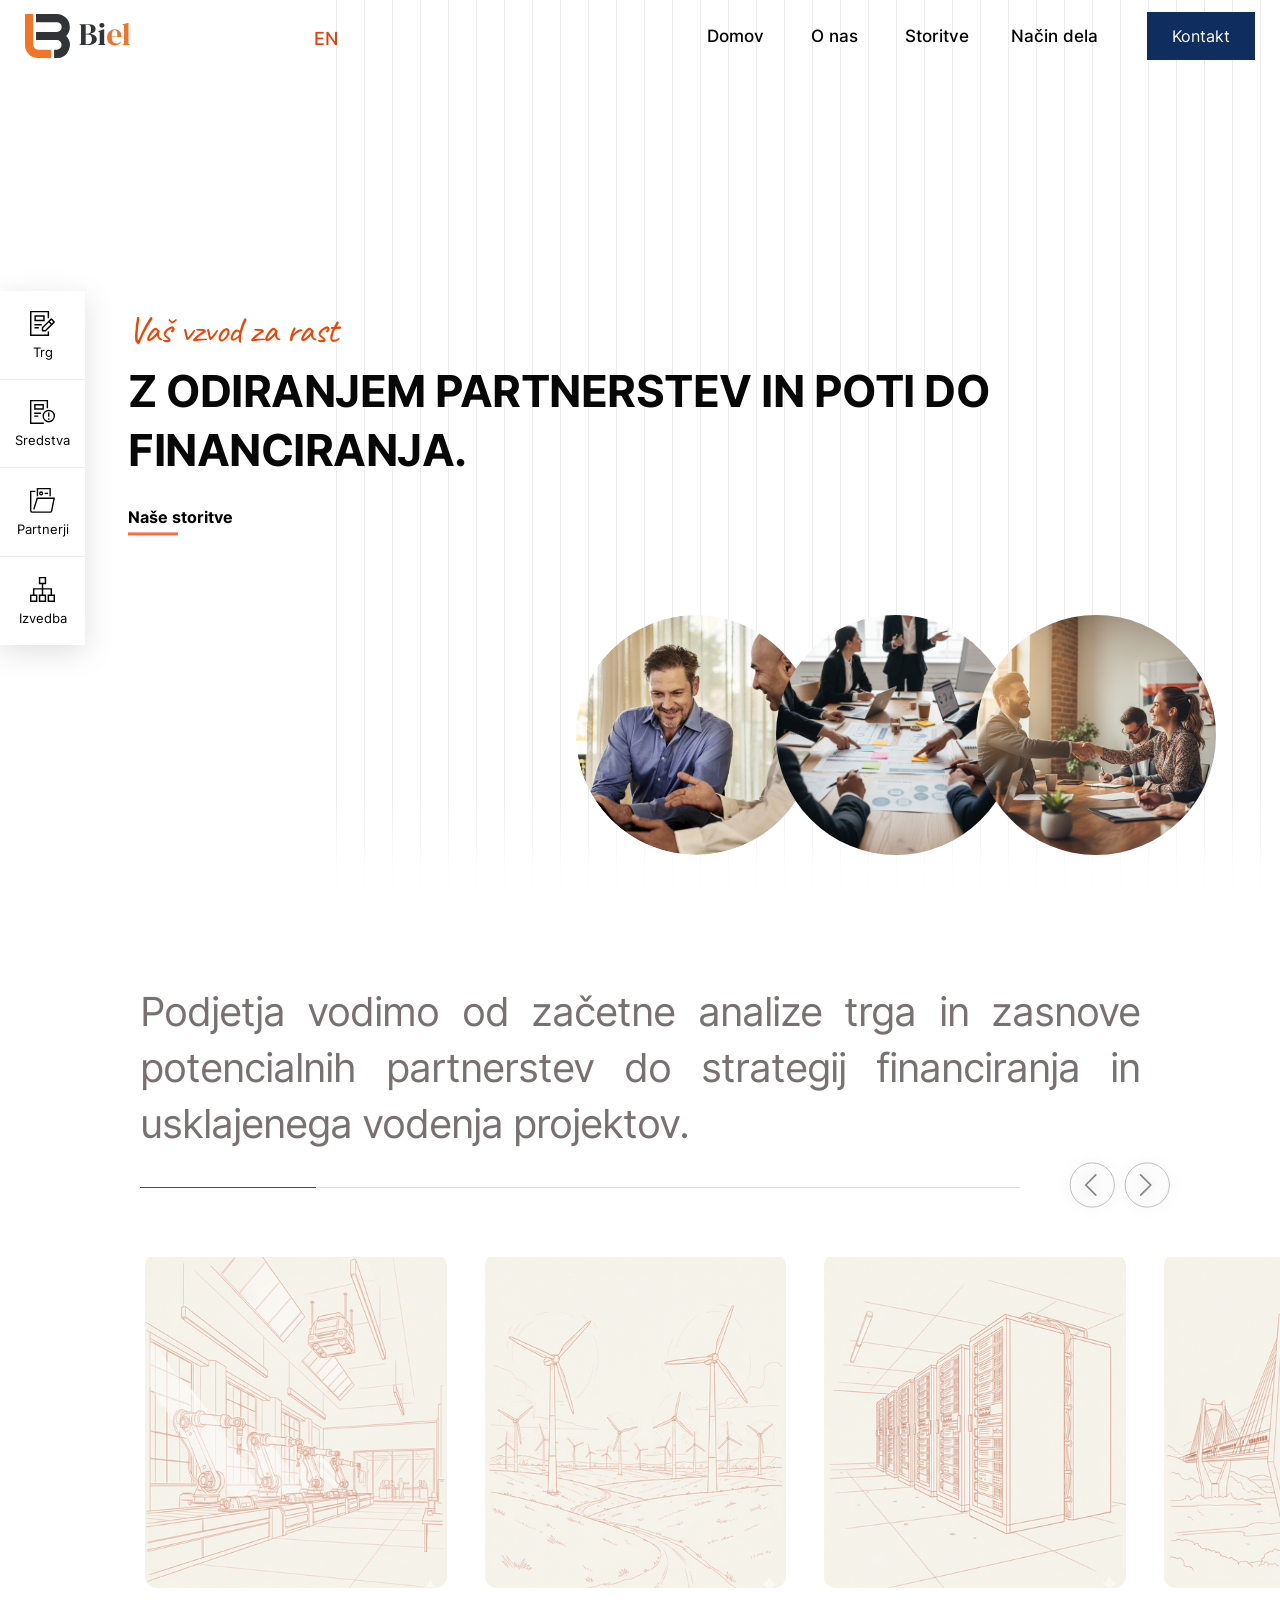
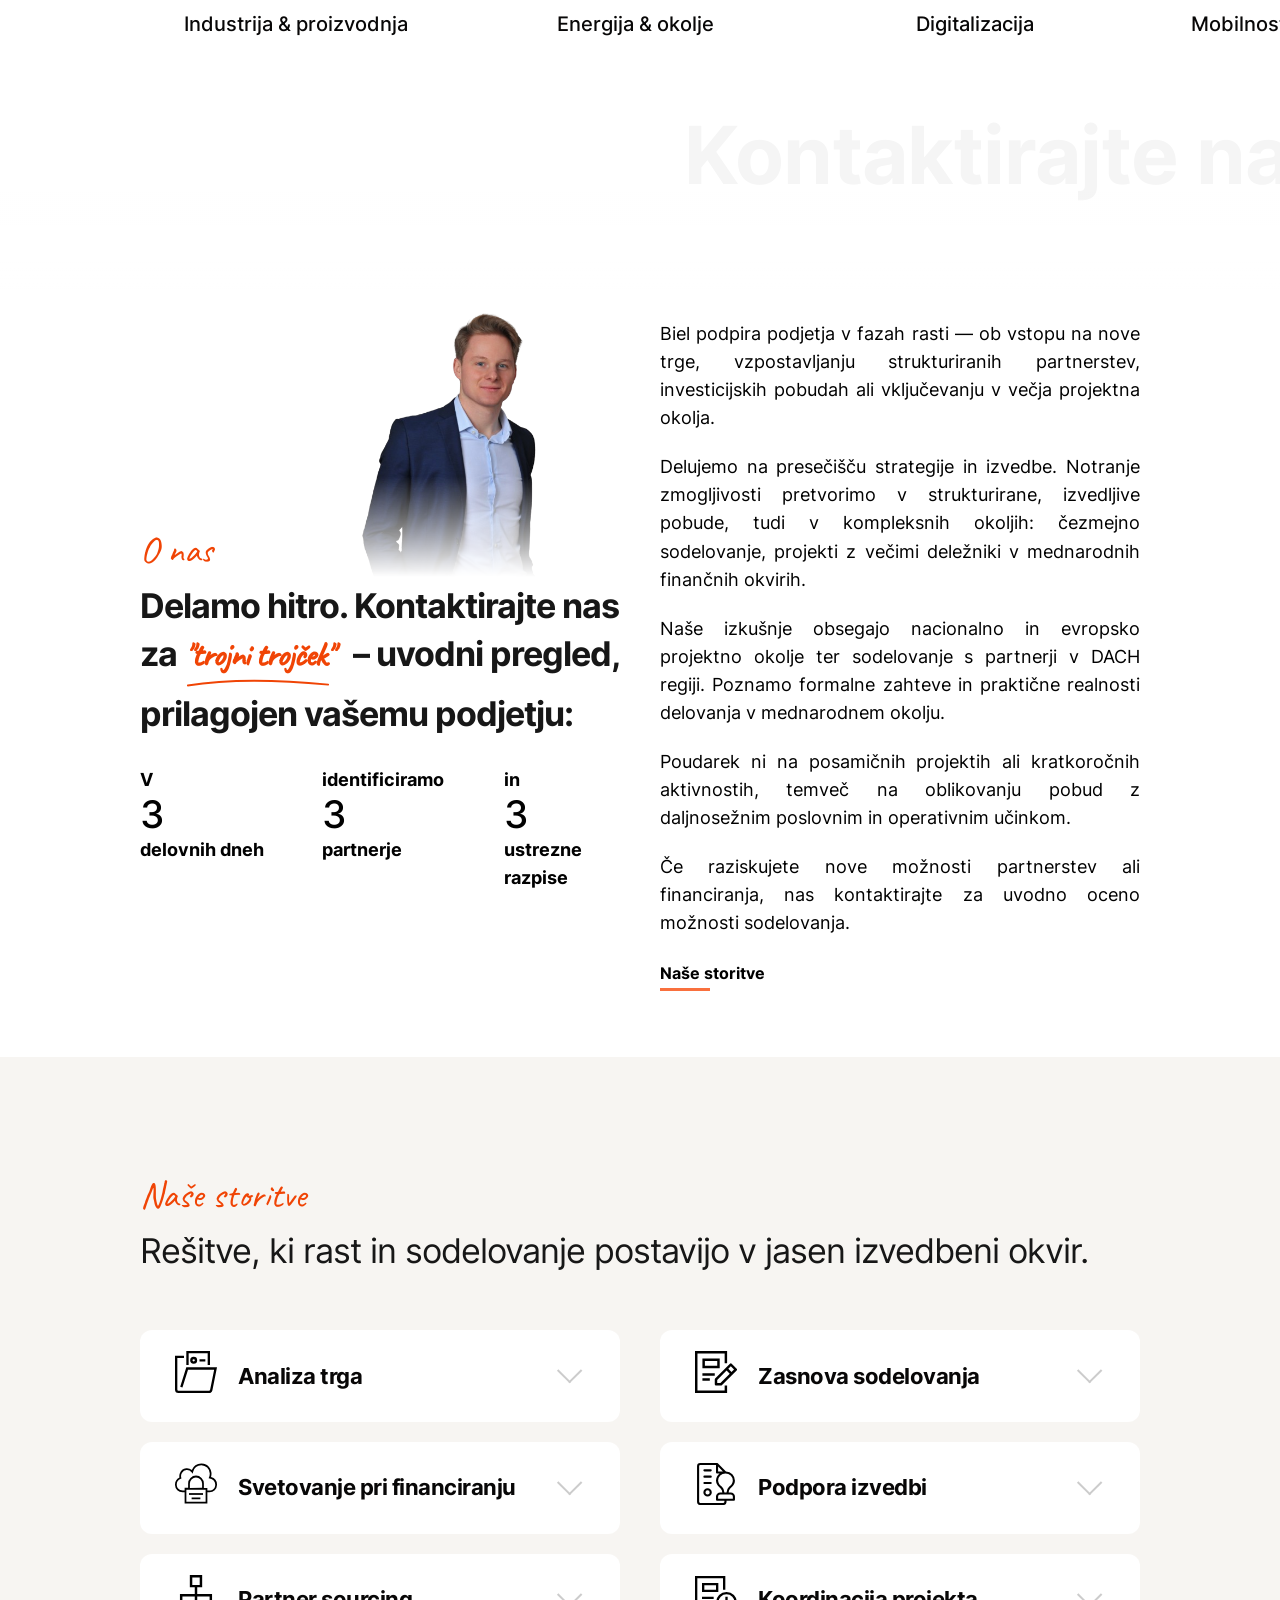
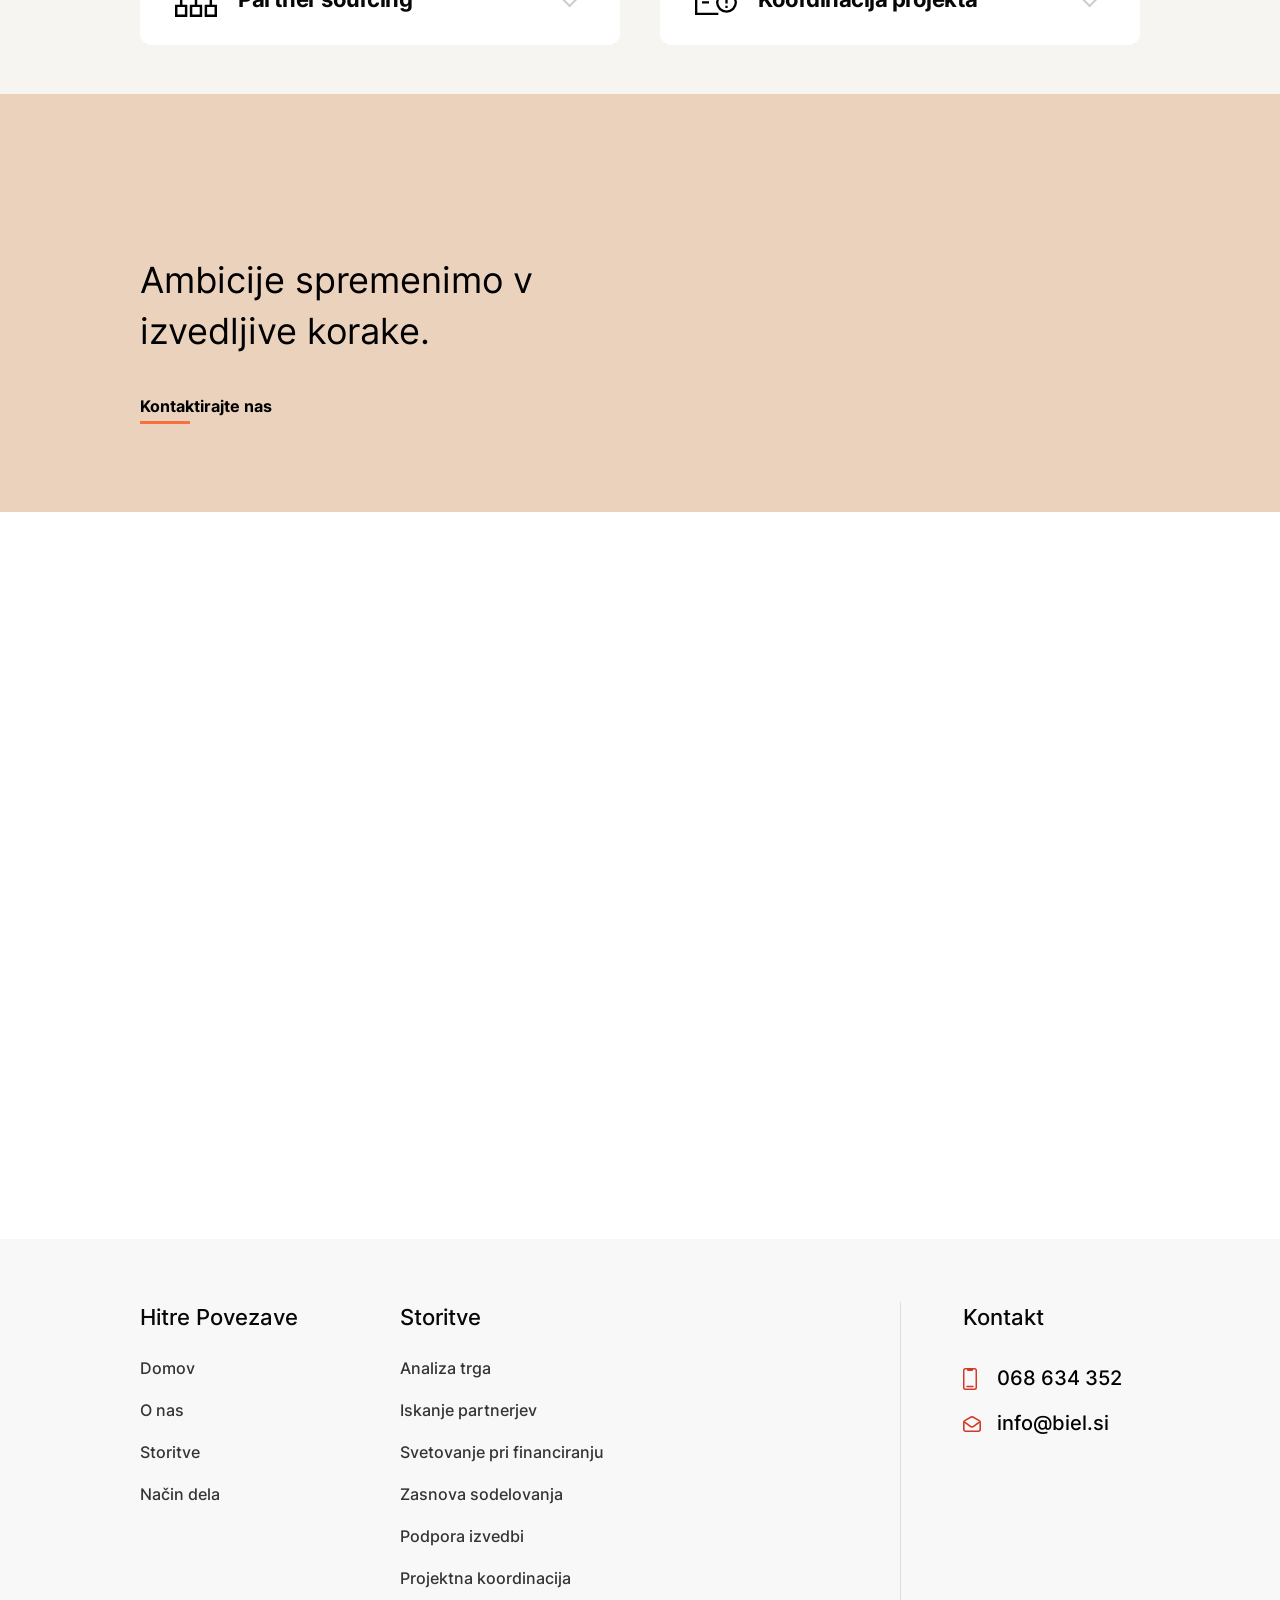
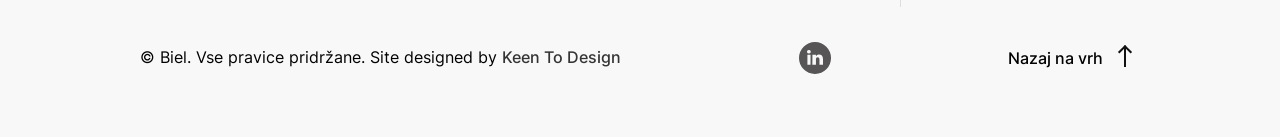
==== sl/index.html @ 5db2f0e0 "text adj" ====
<!DOCTYPE html>
<html lang="sl">

<head>
    <title>Vzvod za rast</title>
    <meta charset="utf-8" />
    <meta http-equiv="X-UA-Compatible" content="IE=edge" />
    <meta name="viewport" content="width=device-width, initial-scale=1, shrink-to-fit=no" />
    <meta name="description" content="" />
    <meta name="author" content="" />
    <link href="/img/tab_icon2.ico" rel="icon" type="image/x-icon">
    <link rel="stylesheet" href="/css/skin.css" type="text/css" media="all" />
</head>

<body>
    <header class="site-header">
        <div class="main-header">
            <div class="lang-switch"><a class="lang-btn" href="/">EN</a></div>

            <div class="d-flex justify-space-between align-items-center  ">
                <a class="site-logo" href="/">
                    <img src="/img/logo.svg" width="135" height="44" alt="" />
                </a>
                <div class="main-navigation">
                    <div class="site-toggle">
                        <i>MENU <span></span></i>
                    </div>
                    <div class="site-nav">
                        <div class="nav-close">Zapri <img src="/img/close-white.svg" width="18" height="18" alt="">
                        </div>
                        <ul>
                            <li class="menu-item current-menu-item">
                                <a href="#">Domov</a>
                            </li>
                            <li class="menu-item">
                                <a href="#about-us">O nas</a>
                            </li>
                            <li class="menu-item">
                                <a href="#services">Storitve </a>
                            </li><!--
                            <li class="menu-item">
                                <a href="#testimonials">Testimonials </a>
                            </li>
                            --><li class="menu-item">
                                <a href="#use-cases">Način dela </a>
                            </li><!--
                            <li class="menu-item">
                                <a href="#footer">Contact </a>
                            </li>
                      --></ul>
                    </div>
                </div>
                <div class="hdr-btn">
                    <a href="#footer" class="site-btn">Kontakt</a>
                </div>
            </div>
        </div>
    </header>
    <div id="slideshow" class="hero-section hero-slider">
        <div class="bg-lines">
        </div>

        <div class="hero-content">
            <p class="sub-heading anim-text">Vaš <u>vzvod</u> za rast</p>
			<h2 class="anim-text">
			  Z odiranjem partnerstev in <br>
			  poti do financiranja.
			</h2>

            <div class="anchor-div">
                <a href="#services" class="link-btn">Naše storitve</a>
            </div>
        </div>
        <div class="hero-images">
            <img class="fist-image" src="/img/hero-circle-one.png" width="270" height="270" alt="">
            <img class="sec-image" src="/img/hero-circle-two.png" width="270" height="270" alt="">
			<img class="third-image" src="/img/hero-circle-two.jpg" alt="">
        </div>

        <aside class="sticky-nav">
            <ul>
                <li><a href="#services"> <img width="25" height="25" src="/img/testing.svg" alt=""> Trg</a></li>
				<li><a href="#services"> <img width="25" height="25" src="/img/respond.svg" alt=""> Sredstva</a></li>
                <li><a href="#services"> <img width="25" height="25" src="/img/detection.svg" alt=""> Partnerji</a></li><!--
                <li><a href="#services"> <img width="25" height="25" src="/img/defence.svg" alt=""> Collab</a></li>
             --><li><a href="#services"> <img width="25" height="25" src="/img/consult.svg" alt=""> Izvedba</a></li>
            </ul>
        </aside>
    </div>

    <section class="site-section site-sector site-scroll pb-0">
        <div class="site-wrapper site-content">
            <div class="section-heading">
                <h2 class="text-justify">Podjetja vodimo od začetne analize trga in zasnove potencialnih partnerstev do strategij financiranja in usklajenega vodenja projektov.</h2>
            </div>
        </div>
        <div class="swiffy-slider slider-item-show3 slider-nav-dark  slider-item-reveal slider-nav-outside slider-nav-sm slider-nav-visible slider-indicators-outside slider-indicators-round slider-indicators-dark slider-nav-animation slider-item-first-visible"
            id="swiffy-animation" data-slider-nav-autoplay-interval="4000">
            <ul class="slider-container py-4">
				<li class="">
					<div class="card shadow ">
						<div class="ratio">
							<img src="/img/service-1.png" width="270" height="300" alt="...">
							<span class="caption">
								<span class="caption-title">Industrija &amp; proizvodnja</span>
								<span class="caption-sub">
									Spodbujamo razvoj sodobnih proizvodnih rešitev in industrijskih prebojev.
								</span>
							</span>
						</div>
						<div class="card-body p-3 p-xl-5">
							<h3 class="card-title h5">Industrija &amp; proizvodnja</h3>
						</div>
					</div>
				</li>

				<li class="">
					<div class="card shadow ">
						<div class="ratio">
							<img src="/img/service-2.png" width="270" height="300" alt="...">
							<span class="caption">
								<span class="caption-title">Energija &amp; okolje</span>
								<span class="caption-sub">
									Podpiramo trajnostne energetske projekte ter povezujemo prave partnerje za njihov uspeh.
								</span>
							</span>
						</div>
						<div class="card-body p-3 p-xl-5">
							<h3 class="card-title h5">Energija &amp; okolje</h3>
						</div>
					</div>
				</li>

				<li class="">
					<div class="card shadow ">
						<div class="ratio">
							<img src="/img/service-3.png" width="270" height="300" alt="...">
							<span class="caption">
								<span class="caption-title">Digitalizacija</span>
								<span class="caption-sub">
									Razvijamo digitalne pobude, ki odpirajo vrata do skupnega financiranja.
								</span>
							</span>
						</div>
						<div class="card-body p-3 p-xl-5">
							<h3 class="card-title h5">Digitalizacija</h3>
						</div>
					</div>
				</li>

				<li class="slide-visible">
					<div class="card shadow ">
						<div class="ratio">
							<img src="/img/service-4.png" width="270" height="300" alt="...">
							<span class="caption">
								<span class="caption-title">Mobilnost &amp; infrastruktura</span>
								<span class="caption-sub">
									S strateškimi partnerstvi soustvarjamo prihodnost transporta in infrastrukture.
								</span>
							</span>
						</div>
						<div class="card-body  p-3 p-xl-5">
							<h3 class="card-title h5">Mobilnost &amp; infrastruktura</h3>
						</div>
					</div>
				</li>

				<li class="slide-visible">
					<div class="card shadow ">
						<div class="ratio">
							<img src="/img/service-5.png" width="270" height="300" alt="...">
							<span class="caption">
								<span class="caption-title">HealthTech</span>
								<span class="caption-sub">
									Spremljamo medicinske inovacije od ideje do trga – od regulative do financiranja.
								</span>
							</span>
						</div>
						<div class="card-body  p-3 p-xl-5">
							<h3 class="card-title h5">HealthTech</h3>
						</div>
					</div>
				</li>
				<!--
                <li class="slide-visible">
                    <div class="card shadow ">
                        <div class="ratio">
                            <img src="/img/service-6.jpg" width="270" height="300" alt="...">
                            <span class="caption">
                                Health
                            </span>
                        </div>
                        <div class="card-body  p-3 p-xl-5">
                            <h3 class="card-title h5">Automotive</h3>

                        </div>
                    </div>
                </li>
                <li class="slide-visible">
                    <div class="card shadow ">
                        <div class="ratio">
                            <img src="/img/service-7.jpg" width="270" height="300" alt="...">
                            <span class="caption">
                                Legal
                            </span>
                        </div>
                        <div class="card-body  p-3 p-xl-5">
                            <h3 class="card-title h5">Legal
                            </h3>

                        </div>
                    </div>
                </li>
                <li class="slide-visible">
                    <div class="card shadow ">
                        <div class="ratio">
                            <img src="/img/service-8.jpg" width="270" height="300" alt="...">
                            <span class="caption">
                                Food and Diets
                            </span>
                        </div>
                        <div class="card-body  p-3 p-xl-5">
                            <h3 class="card-title h5">Food and Diets</h3>
                        </div>
                    </div>
                </li>
				-->

            </ul>
            <button type="button" class="slider-nav" aria-label="Go left"></button>
            <button type="button" class="slider-nav slider-nav-next" aria-label="Go left"></button>
            <div class="slider-indicators">
                <button class="active" aria-label="Go to slide"></button>
                <button aria-label="Go to slide" class=""></button>
                <button aria-label="Go to slide" class=""></button>
                <button aria-label="Go to slide" class=""></button>
                <button aria-label="Go to slide" class=""></button>
            </div>
        </div>
    </section>
    <section class="site-section about-section site-scroll pt-0" id="about-us">
        <div class="slide-text">
            <marquee behavior="scroll" scrollamount="20" direction="">
                <h2 class="text-slider">Kontaktirajte nas za uvodni pregled, prilagojen vašemu podjetju. </h2>
            </marquee>
        </div>
        <div class="bg-lines">
        </div>
        <div class="site-wrapper">
            <div class="site-row">
                <div class="site-col col-6">
                    <div class="site-content">
						<div class="about-portrait">
						  <img src="/img/ppic.png" alt="Portrait">
						</div>
                        <p class="sub-heading">O nas</p>
                        <h2>Delamo hitro. Kontaktirajte nas za 
					  <span class="triple-word">
						
							"trojni trojček"
							<svg class="swoosh" viewBox="0 0 200 20" preserveAspectRatio="none">
							  <path d="M5 15 Q 80 5 195 14" />
							</svg>
						  
					  </span>
					   – uvodni pregled, prilagojen vašemu podjetju:
					</h2>
						<div class="site-stats">

						  <p>
							V 
							<span class="stat-date counter" data-target="3">0</span> delovnih dneh
						  </p>

						  <p>
							identificiramo  
							<span class="stat-date counter" data-target="3">0</span> partnerje
						  </p>

						  <p>
							in 
							<span class="stat-date counter" data-target="3">0</span> ustrezne razpise
						  </p>

						</div>
                    </div>
                </div>
                <div class="site-col col-6">
                    <div class="site-content">
						<p class="text-justify">
							Biel podpira podjetja v fazah rasti — ob vstopu na nove trge, vzpostavljanju strukturiranih partnerstev, investicijskih pobudah ali vključevanju v večja projektna okolja.</p>

						<p class="text-justify">
							Delujemo na presečišču strategije in izvedbe. Notranje zmogljivosti pretvorimo v strukturirane, izvedljive pobude, tudi v kompleksnih okoljih: čezmejno sodelovanje, projekti z večimi deležniki v mednarodnih finančnih okvirih.</p>

						<p class="text-justify">
							Naše izkušnje obsegajo nacionalno in evropsko projektno okolje ter sodelovanje s partnerji v DACH regiji. Poznamo formalne zahteve in praktične realnosti delovanja v mednarodnem okolju.</p>

						<p class="text-justify">
							Poudarek ni na posamičnih projektih ali kratkoročnih aktivnostih, temveč na oblikovanju pobud z daljnosežnim poslovnim in operativnim učinkom.</p>
						<p class="text-justify">
							Če raziskujete nove možnosti partnerstev ali financiranja, nas kontaktirajte za uvodno oceno možnosti sodelovanja.</p>
							
						<a href="#services" class="link-btn">Naše storitve</a>
					</div>

                    </div>
                </div>
            </div>
        </div>
    </section>
    <!-- custom-slider ends here -->

    <section class="site-section site-scroll service-section" id="services">
		<div class="site-wrapper">
			<div class="section-heading site-content">
				<p class="sub-heading">Naše storitve </p>
				<h2>Rešitve, ki rast in sodelovanje postavijo v jasen izvedbeni okvir.</h2>
			</div>
			<div class="site-row">
				<div class="site-col col-6">
					<div class="site-content">
						<div class="accordion">
							<div class="accordion__intro">
								<h4>
									<span class="site-icon">
										<img src="/img/icon-1.svg" width="42" height="42" alt="">
									</span> Analiza trga</h4>
							</div>
							<div class="accordion__content">
								<p class="text-justify">Pred kakršnim koli sodelovanjem je ključna jasna slika o stanju trga, v katerem se giblje vaše podjetje:</p>

								<ul class="service-list">
								  <li><strong>Tržno okolje in dinamika panoge</strong></li>
								  <li><strong>Pregled konkurence</strong></li>
								  <li><strong>Ocena pozicioniranja in diferenciacije</strong></li>
								  <li><strong>Mapiranje priložnosti</strong></li>
								  <li><strong>Regulativni in politični okvir</strong></li>
								</ul>

								<p class="text-justify">Analiziramo trge, verige vrednosti, regulativo in konkurenco ter ločimo realne priložnosti od tistih, ki niso izvedljive.</p>
								<a href="#footer" class="link-btn">Kontaktirajte nas</a>
							</div>
						</div>

						<div class="accordion">
							<div class="accordion__intro">
								<h4>
									<span class="site-icon">
										<img src="/img/icon-2.svg" width="42" height="42" alt="">
									</span> Svetovanje pri financiranju
								</h4>
							</div>
							<div class="accordion__content">
								<p class="text-justify">Ocenimo pripravljenost podjetja ter oblikujemo smiseln pristop k nacionalnim in evropskim instrumentom, usklajen z zmožnostmi in prioritetami vašega podjetja.</p>

								<p class="text-justify">Ključni programi:</p>

								<ul class="service-list">
								  <li class="no-bullet"><strong>Slovenija</strong></li>
								  <li><strong>razpisi Slovenskega podjetniškega sklada</strong></li>
								  <li><strong>razpisi SID banke</strong></li>
								  <li><strong>SPIRIT – razvojni programi</strong></li>
								  <li><strong>Sektorske in ministrske spodbude</strong></li>

								  <li class="no-bullet section-space"><strong>Evropa</strong></li>
								  <li><strong>program Obzorje (Horizon Europe)</strong></li>
								  <li><strong>Eureka</strong></li>
								  <li><strong>EIC Pospeševalnik (EIC Accelerator)</strong></li>
								</ul>

								<p class="text-justify">Z veseljem se lotimo tudi drugih programov.</p>
								<a href="#footer" class="link-btn">Kontaktirajte nas</a>
							</div>
						</div>

						<div class="accordion">
							<div class="accordion__intro">
								<h4>
									<span class="site-icon">
										<img src="/img/icon-3.svg" width="42" height="42" alt="">
									</span> Partner sourcing
								</h4>
							</div>
							<div class="accordion__content">
								<p class="text-justify">Uspeh projekta je pogosto odvisen od kakovosti partnerjev.</p>

								<p class="text-justify">Najdemo in preverimo partnerje, usklajene z vašimi cilji in izvedbenimi zmožnostmi, med drugim:</p>

								<ul class="service-list">
								  <li><strong>raziskovalne institucije in univerze</strong></li>
								  <li><strong>industrijske in tehnološke partnerje</strong></li>
								  <li><strong>komercialno in tržno usmerjene partnerje</strong></li>
								</ul>

								<p class="text-justify">Pri programih, kot sta Horizon Europe in Eurostars, kredibilnost konzorcija neposredno vpliva na oceno in uvrstitev.</p>

								<p class="text-justify">Izbira partnerjev ni omejena le na razpise. Strateško sodelovanje v javnih programih ali samostojnih pobudah	 pogosto odloča o dolgoročni uspešnosti.</p>

								<p class="text-justify">Zato je iskanje partnerjev lahko samostojna storitev ali del širšega financiranja.</p>
								<a href="#footer" class="link-btn">Kontaktirajte nas</a>
							</div>
						</div>
					</div>
				</div>

				<div class="site-col col-6">
					<div class="site-content">
						<div class="accordion">
							<div class="accordion__intro">
								<h4>
									<span class="site-icon">
										<img src="/img/icon-4.svg" width="42" height="42" alt="">
									</span> Zasnova sodelovanja
								</h4>
							</div>
							<div class="accordion__content">
								<p class="text-justify">Pri večdeležniških projektih je ključna jasna vloga v konzorciju.</p>

								<p class="text-justify">Podjetju pomagamo opredeliti vlogo v okviru projekta ter uskladiti:</p>

								<ul class="service-list">
								  <li><strong>tehnični prispevek</strong></li>
								  <li><strong>cilje projekta</strong></li>
								  <li><strong>odgovornosti po delovnih sklopih</strong></li>
								  <li><strong>pričakovane rezultate in učinke</strong></li>
								</ul>

								<p class="text-justify">Jasno oblikujemo, kje je vaš prispevek v logiki konzorcija in kako ga predstaviti.</p>
								<a href="#footer" class="link-btn">Kontaktirajte nas</a>
							</div>
						</div>

						<div class="accordion">
							<div class="accordion__intro">
								<h4>
									<span class="site-icon">
										<img src="/img/icon-5.svg" width="42" height="42" alt="">
									</span> Podpora izvedbi
								</h4>
							</div>
							<div class="accordion__content">
								<p class="text-justify">Ko sta struktura in pozicioniranje jasna, mora to odražati tudi dokumentacija.</p>

								<p class="text-justify">Pripravimo strukturirane prijave, usklajene z izbranimi instrumenti, ter poskrbimo za skladnost med namenom in zahtevami.</p>

								<p class="text-justify">Podpora vključuje:</p>

								<ul class="service-list">
								  <li><strong>pripravo tehničnega opisa</strong></li>
								  <li><strong>poglavja o vplivu in izvedbi</strong></li>
								  <li><strong>alokacija sredstev in priprava stroškovnika</strong></li>
								  <li><strong>koordinacija oddaje</strong></li>
								</ul>

								<p class="text-justify">Ciljamo na to, da je zgodba projekta vsebinsko in formalno dosledna in hkrati odraža tudi realno izvedbo.</p>
								<a href="#footer" class="link-btn">Kontaktirajte nas</a>
							</div>
						</div>

						<div class="accordion">
							<div class="accordion__intro">
								<h4>
									<span class="site-icon">
										<img src="/img/icon-6.svg" width="42" height="42" alt="">
									</span> Koordinacija projekta
								</h4>
							</div>
							<div class="accordion__content">
								<p class="text-justify">Z odobritvijo se projekt za vaše podjetje šele zares začne.</p>

								<p class="text-justify">Usklajena izvedba ohranja kredibilnost in prinaša dolgoročne učinke.</p>

								<p class="text-justify">Podjetja podpiramo pri koordinaciji izvedbe, med drugim:</p>

								<ul class="service-list">
								  <li><strong>usklajevanje časovnice</strong></li>
								  <li><strong>struktura poročanja in skrb za dokumentacijo</strong></li>
								  <li><strong>razdelitev odgovornosti</strong></li>
								  <li><strong>komunikacija in koordinacija</strong></li>
								  <li><strong>nadzor skladnosti</strong></li>
								</ul>

								<p class="text-justify">Cilj je nadzorovana izvedba — pregledna, usklajena in zvesta izhodiščni projektni logiki.</p>
								<a href="#footer" class="link-btn">Kontaktirajte nas</a>
							</div>
						</div>
					</div>
				</div>
			</div>
	</section>
    <section class="site-section intro-section site-scroll" id="cta">

        <div class="site-wrapper">
            <div class="site-row align-items-center">
                <div class="site-col col-6">
                    <div class="site-content">
                        <div class="section-heading">
                            <p class="large">Ambicije spremenimo v izvedljive korake.</p>
                        </div>
                        <a href="#footer" class="link-btn">Kontaktirajte nas</a>
                    </div>
                </div>
            </div>
        </div>
        <div class="site-image">
            <img src="/img/mid-hero.jpg" width="690" height="565" alt="">
        </div>
    </section>

<!--
<section class="site-section testimonial-section site-scroll pb-0" id="testimonials">
        <div class="bg-lines"></div>
        <div class="site-wrapper">
            <div class="section-heading site-content">
                <p class="sub-heading">Testimonials</p>
                <h2>Hear from our clients</h2>
            </div>
            <div class="site-content site-row ">
                <div class="site-col col-12 site-scroll">
                    <div class="site-testinonial">
                        <p class="testimonial-content">I recently had the pleasure of working with Cyber Security
                            Company on a project for my organization and I must say, I am thoroughly impressed with
                            their level of expertise and professionalism. From the initial consultation to the final
                            delivery, their team displayed exceptional knowledge and attention to detail.</p>
                        <div class="user-info">
                            <div class="user-image">
                                <img src="/img/user-1.jpg" width="70" height="70" alt="">
                            </div>
                            <div class="user-name">
                                <h5>Firstname Lastname <span class="user-designation">Name of the Company</span>
                                </h5>
                            </div>
                        </div>
                    </div>
                </div>
                <div class="site-col col-6 site-scroll">
                    <div class="site-testinonial">
                        <p class="testimonial-content"> I recently had the pleasure of working with Cyber Security
                            Company on a project for my organization and I must say, I am thoroughly impressed with
                            their level of expertise and professionalism.</p>
                        <div class="user-info">
                            <div class="user-image">
                                <img src="/img/user-2.jpg" width="70" height="70" alt="">
                            </div>
                            <div class="user-name">
                                <h5>Firstname Lastname <span class="user-designation">Name of the Company</span>
                                </h5>
                            </div>
                        </div>
                    </div>
                </div>
                <div class="site-col col-6 site-scroll">
                    <div class="site-testinonial">
                        <p class="testimonial-content">I recently had the pleasure of working with Cyber Security
                            Company on a project for my organization and I must say, I am thoroughly impressed with
                            their level of expertise and professionalism. </p>
                        <div class="user-info">
                            <div class="user-image">
                                <img src="/img/user-3.jpg" width="70" height="70" alt="">
                            </div>
                            <div class="user-name">
                                <h5>Firstname Lastname <span class="user-designation">Name of the Company</span>
                                </h5>
                            </div>
                        </div>
                    </div>
                </div>
            </div>
        </div>
    </section>
-->

    <section class="faq-section site-section site-scroll " id="use-cases">
		<div class="site-wrapper">
			<div class="section-heading site-content">
				<p class="sub-heading">Način dela</p>
			</div>
			<div class="faq-wrapper  site-content">
												
				<div class="qna active">
					<h4 class="question">Razmišljate o širitvi na tuj trg ali novi smeri razvoja?</h4>
					<div class="answer">
						<p class="text-justify">
							Pred razmislekom o financiranju najprej preverimo, ali je pobuda poslovno in izvedbeno smiselna.
						</p>
						<p class="text-justify">
							Vključimo lahko analizo trga in konkurence, umestitev vrednostne verige, regulativni pregled ter hitro oceno relevantnosti financiranja. Cilj je jasen odgovor: ali priložnost upravičuje strukturirano investicijo — z javnimi sredstvi ali brez.
						</p>
					</div>
				</div>

				<div class="qna">
					<h4 class="question">Imate investicijske načrte in preverjate možnosti financiranja.</h4>
					<div class="answer">
						<p class="text-justify">
							Ocenimo, kako lahko nacionalni in evropski instrumenti podprejo vaš razvojni načrt.
						</p>
						<p class="text-justify">
							Mapiramo primerne razpise, preverimo ustreznost, na primer, Horizon Europe in Eurostars, ocenimo realnost EIC, ter uskladimo roke in pogoje. Rezultat je usklajena pot financiranja, ne skupek nepovezanih prijav.
						</p>
					</div>
				</div>

				<div class="qna">
					<h4 class="question">Potrebujete partnerje za projektno ali dolgoročno sodelovanje.</h4>
					<div class="answer">
						<p class="text-justify">
							Poiščemo in preverimo raziskovalne, industrijske in komercialne partnerje glede na strateško in operativno ujemanje.
						</p>
						<p class="text-justify">
							To lahko podpira sodelovanje v okviru projekta ali samostojno industrijsko povezovanje. Poudarek je na premišljeni izbiri — kompetence, kompatibilnost in usklajenost pred formalnim sodelovanjem.
						</p>
					</div>
				</div>

				<div class="qna">
					<h4 class="question">Pripravljate prijavo prijavo projekto, nato sledi izvedba.</h4>
					<div class="answer">
						<p class="text-justify">
							Strategijo pretvorimo v jasno dokumentacijo, usklajeno z razpisnimi zahtevami.
						</p>
						<p class="text-justify">
							Pripravimo vsebinske sklope, prijave, proračun in drugo dokumentacijo. Pri odobrenih projektih poskrbimo za disciplino izvedbe: časovnica, poročanje in koordinacija vodenja za nadzorovano ter kredibilno izvajanje.
						</p>
					</div>
				</div>

			</div>
		</div>
	</section>

    <footer id="footer">
        <div class="site-wrapper">
            <div class="top-footer">
                <div class="site-row">
                    <div class="site-col col-3">
                        <div class="ftr-nav">
                            <h6>Hitre povezave</h6>
                            <ul>
                                <li>
                                    <a href="#">Domov</a>
                                </li>
                                <li>
                                    <a href="#about-us">O nas</a>
                                </li>
                                <li>
                                    <a href="#services">Storitve</a>
                                </li>
                                <li>
                                    <a href="#use-cases">Način dela</a>
                                </li>
                                <li><!--
                                    <a href="">Contact</a>
                                </li>
                                <li>
                                    <a href="">Request a Quote</a>
                             --></li>
                            </ul>
                        </div>
                    </div>
                    <div class="site-col col-6">
                        <div class="ftr-nav">
                            <h6>Storitve</h6>
                            <ul>
                                <li>
                                    <a href="#services">Analiza trga</a>
                                </li>
                                <li>
                                    <a href="#services">Iskanje partnerjev</a>
                                </li>
                                <li>
                                    <a href="#services">Svetovanje pri financiranju</a>
                                </li>
                                <li>
                                    <a href="#services">Zasnova sodelovanja</a>
                                </li>
                                <li>
                                    <a href="#services">Podpora izvedbi</a>
                                </li>
                                <li>
                                    <a href="#services">Projektna koordinacija</a>
                                </li>

                            </ul>
                        </div>
                    </div>
                    <div class="site-col col-3">
                        <div class="ftr-nav ftr-contact">
                            <h6>Kontakt</h6>
                            <!--<p>11 Street Name, <br>Sydney, State 2000</p>-->
                            <div class="ftr-contact"><!--
                                <p><span class="icon"><img src="/img/chat-icon.svg" width="18" height="18" alt=""></span>
                                    Stopite v stik</p>
                             --><p><span class="icon"><img src="/img/mobile-icon.svg" width="14" height="14"
                                            alt=""></span> 068 634 352</p>
                                <p><span class="icon"><img src="/img/email-icon.svg" width="18" height="18"
                                            alt=""></span> info@biel.si</p>
                            </div>
                        </div>
                    </div>
                </div>
                <div class="bottom-footer">
                    <p class="site-copyright"><span> © Biel. Vse pravice pridržane.</span> Site designed by <a href="https://www.keentodesign.com.au"
                            target="_blank">Keen To Design</a> </p>
                    <div class="ftr-social d-flex"><!--
                        <a href=""><img src="/img/facebook-icon.svg" width="32" height="32" alt=""></a>
                        <a href=""><img src="/img/instagram-icon.svg" width="32" height="32" alt=""></a>
                     --><a href=""><img src="/img/linkedin-icon.svg" width="32" height="32" alt=""></a>
                    </div>
                    <a href="#" class="go-top" style="display: inline;">Nazaj na vrh <span class="arrow"></span></a>
                </div>
            </div>
    </footer>

<script>
  document.addEventListener("DOMContentLoaded", () => {
    const counters = document.querySelectorAll(".counter");
    if (!counters.length) return;

    const animate = (el) => {
      const target = parseInt(el.getAttribute("data-target"), 10);
      if (isNaN(target)) return;

      const duration = 900;
      const startTime = performance.now();

      const step = (now) => {
        const progress = Math.min((now - startTime) / duration, 1);
        el.textContent = Math.floor(target * progress);
        if (progress < 1) requestAnimationFrame(step);
      };

      requestAnimationFrame(step);
    };

    const aboutSection = document.querySelector("#about-us");

    // If we can observe the section, run when it comes into view; otherwise run immediately
    if (aboutSection && "IntersectionObserver" in window) {
      const observer = new IntersectionObserver((entries, obs) => {
        if (!entries.some(e => e.isIntersecting)) return;

        counters.forEach((c) => {
          if (c.dataset.done) return;
          c.dataset.done = "1";
          animate(c);
        });

        obs.disconnect(); // run once
      }, { threshold: 0.35 });

      observer.observe(aboutSection);
    } else {
      counters.forEach(animate);
    }
  });
</script>

<script src="/js/script.js"></script>
</body>
</html>
---- css/skin.css ----
@font-face {
    font-family: 'Caveat';
    src: url('../fonts/Caveat-Regular.woff2') format('woff2'), url('../fonts/Caveat-Regular.woff') format('woff');
    font-weight: normal;
    font-style: normal;
    font-display: swap;
}

@font-face {
    font-family: 'Inter';
    src: url('../fonts/Inter-Regular.woff') format('woff2'), url('../fonts/Inter-Regular.woff2') format('woff');
    font-weight: normal;
    font-style: normal;
    font-display: swap;
}

@font-face {
    font-family: 'Inter';
    src: url('../fonts/Inter-Bold.woff') format('woff2'),
        url('../fonts/Inter-Bold.woff2') format('woff');
    font-weight: bold;
    font-style: normal;
    font-display: swap;
}

@font-face {
    font-family: 'Inter';
    src: url('../fonts/Inter-Medium.woff') format('woff2'),
        url('../fonts/Inter-Medium.woff2') format('woff');
    font-weight: 500;
    font-style: normal;
    font-display: swap;
}

* {
    margin: 0;
    padding: 0;
    box-sizing: border-box;
}

html,
body {
    font-family: "Inter";
    color: #010101;
    position: relative;
    font-size: 18px;
    overflow-x: hidden;
    scroll-behavior: smooth;
}

img {
    max-width: 100%;
    height: auto;
}

a:hover,
img {
    outline: none;
    text-decoration: none;
}

ul,
ol,
li,
p {
    margin: 0 0 21px;
    padding: 0;
    line-height: 1.56;
}

li {
    list-style: none;
}

a,
a:hover,
a:focus {
    outline: none;
    cursor: pointer;
    transition: all 0.4s ease-in-out 0s;
    -moz-transition: all 0.4s ease-in-out 0s;
    -o-transition: all 0.4s ease-in-out 0s;
    -webkit-transition: all 0.4s ease-in-out 0s;
    -ms-transition: all 0.4s ease-in-out 0s;
    transition: all 0.4s ease-in-out 0s;
    text-decoration: none;
}

.site-col {
    padding: 0 20px;
}

.col-1 {
    width: 8.33333333%
}

.col-2 {
    width: 16.66666667%;
}

.col-3 {
    width: 25%;
}

.col-4 {
    width: 33.3333333%
}

.col-6 {
    width: 50%;
}

.col-5 {
    width: 41.666667%;
}

.col-7 {
    width: 58.333333%;
}

.col-8 {
    width: 66%;
}

.col-9 {
    width: 75%;
}

.col-10 {
    width: 83.33333%;
}

.col-11 {
    width: 91.666666%;
}

.col-12 {
    width: 100%;
}

.col-5 .site-content,
.col-7 .site-content {
    padding: 0 15px;
}

.site-row {
    margin: 0 -20px;
    display: flex;
    flex-wrap: wrap;
}

.site-section {
    position: relative;
    padding: 84px 0;
    overflow: hidden;
}

.site-content ul {
    margin-bottom: 28px;
}

.site-section ul li {
    position: relative;
    padding-left: 35px;
    margin-bottom: 7px;
}

.site-section ul li::before {
    position: absolute;
    left: 0;
    top: 5px;
    background: url(../images/check.svg) no-repeat;
    width: 18px;
    height: 18px;
    content: '';
    background-size: 100%;
}

.site-section.site-videos {
    overflow: hidden;
}

.section-title {
    margin-bottom: 49px;
}

.pt-0 {
    padding-top: 0 !important;
}

.pb-0 {
    padding-bottom: 0 !important;
}

.text-center {
    text-align: center;
}

.d-flex {
    display: flex;
    flex-wrap: wrap;
}

.justify-end {
    justify-content: flex-end;
}

.align-items-center {
    align-items: center;
}

.justify-center {
    justify-content: center;
}

.site-wrapper {
    padding: 0 50px;
    max-width: 1250px;
    margin: 0 auto;
    position: relative;
}

.site-wrapper.full-wrapper {
    padding: 0;
    max-width: 100%;
}

.site-wrapper.sm-wrapper {
    max-width: 1080px;
}

.justify-space-between {
    justify-content: space-between;
}

h1,
h2,
h3,
h4,
h5,
h6 {
    color: #080707;
    line-height: 1.2;
    margin-bottom: 21px;
    margin-top: 42px;
}

h1:first-of-type,
h2:first-of-type,
h3:first-of-type,
h4:first-of-type,
h5:first-of-type,
h6:first-of-type {
    margin-top: 0
}

h2.large {
    font-size: 52px;
    font-weight: 800;
    letter-spacing: -1.5px;
}

h2 {
    font-size: 38px;
    letter-spacing: -1px;
    color: #171717;
    line-height: 1.4;
}

h2.large-text {
    font-size: 48px;
    letter-spacing: -1px;
}

h3 {
    font-size: 28px;
    line-height: 1.56;
}

h4 {
    font-size: 24px;
    line-height: 1.4;
    letter-spacing: -0.5px;
    font-weight: 500;
}

h5 {
    font-size: 20px;
    line-height: 1.4;
    text-transform: inherit;
}

h6 {
    font-size: 18px;
    line-height: 1.4;
    text-transform: inherit;
}

h1 {
    font-size: 50px;
    letter-spacing: -1px;
    line-height: 1.35;
}

p.large {
    font-size: 45px;
    line-height: 1.4;
}

.section-heading .section-title {
    max-width: 860px;
}

.section-heading {
    margin-bottom: 35px;
    position: relative;
}

.section-heading span {
    color: #f04405;
}

.section-title {
    position: relative;
    display: inline-block;
    font-weight: 500;
    margin-bottom: 0;
}

.sub-title {
    margin-bottom: 14px;
    font-size: 20px;
    color: #3C3B3B;
    text-transform: capitalize;
}

.section-description {
    font-size: 20px;
    color: #4D4E4D;
    font-weight: 500;
    line-height: 1.56;
    margin: 21px 0 0;
}

.section-title h4 {
    margin-top: 21px;
    text-transform: none;
    color: #ffda48;
    font-weight: 500;
}

.site-btn {
    padding: 18px 30px;
    font-size: 16px;
    color: #fff;
    transition: all 0.3s;
    position: relative;
    overflow: hidden;
    z-index: 1;
    background: #0F2E5F;
    border: none;
    cursor: pointer;
    height: auto;
    display: inline-block;
}

.site-btn.enquiry-btn {
    background: #0f235f;
}

.site-btn.blue-bg {
    background: #2e5299;
}

.site-btn.darkblue-bg {
    background: #0f2e5f;
}

.site-btn:hover {
    opacity: 0.8;
    transform: translateY(-3px);
}

/** main css starts here **/
header.site-header {
    position: absolute;
    width: 100%;
    top: 0;
    left: 0;
}

.main-header {
    padding: 12px 25px;
    top: 0;
    z-index: 999;
    position: relative;
    width: 100%;
}

/* Language toggle (center-top) */
.lang-switch{
    position: absolute;
    left: 70px;      /* distance from left edge */
    top: 20px;       /* lower it slightly */
    width: 40%;      /* how far toward the middle it stretches */
    text-align: center;
    z-index: 10000;
}

.lang-btn{
    display: inline-block;
    padding: 8px 14px;
    font-size: 18px;
    font-weight: 500;
    text-transform: none;   /* removes uppercase */
    letter-spacing: normal; /* removes spaced caps look */
    border: none;
    background: transparent;
    color: #e44008;         /* your new color */
}

.lang-btn:hover{
    text-decoration: underline;
}

/* FIX: keep header row on one line and align logo cleanly */
header.site-header .main-header .d-flex {
    flex-wrap: nowrap !important;
    align-items: center !important;
}

/* FIX: remove baseline/line-height weirdness on the logo */
header.site-header a.site-logo {
    display: flex;
    align-items: center;
    line-height: 0;
}

header.site-header a.site-logo img {
    display: block;
    height: 44px;
    width: auto;
}

.hdr-right svg {
    width: 40px;
    height: 40px;
    margin-right: 7px;
}

.hdr-right .site-search svg {
    width: 20px;
}

.hdr-right .screen-reader {
    color: #8D8D8D;
}

a.site-logo img {
    height: 44px;
    width: auto;
    display: block;
}

.main-navigation {
    margin-left: auto;
}

.hdr-btn {
    margin-left: 70px;
}

.hdr-btn .site-btn {
    display: block;
}

.site-nav {
    position: relative;
    z-index: 9;
}

.site-nav ul {
    margin: 0;
}

.site-nav>ul>li {
    display: inline-block;
    position: relative;
    margin-right: 7px;
    margin: 0;
}

.site-nav>ul>li>a:hover {
    color: #F04405;
}

.site-nav>ul>li>a {
    color: #000;
    font-size: 17px;
    font-weight: 500;
    padding: 5px 0;
    display: inline-block;
    position: relative;
    margin-right: 56px;
}

.site-nav>ul>li:last-child>a {
    margin: 0;
}

.site-nav>ul>li>a::before {
    position: absolute;
    background: #F04405;
    bottom: 0;
    width: 0%;
    height: 2px;
    content: '';
    transition: all 0.4s;
    left: 0%;
}

.site-nav>ul>li>a:hover::before {
    width: 100%;
}

.site-nav ul li:hover ul {
    top: 100%;
    opacity: 1;
    visibility: visible;
}

.site-nav ul li ul {
    position: absolute;
    left: 0%;
    top: 120%;
    width: 360px;
    background: #fff;
    z-index: 999;
    box-shadow: rgba(0, 0, 0, 0.16) 0px 10px 36px 0px, rgba(0, 0, 0, 0.06) 0px 0px 0px 1px;
    opacity: 0;
    transition: all 0.4s;
    visibility: hidden;
}

.site-nav ul li ul li a {
    display: block;
    font-size: 20px;
    padding: 21px 28px;
    font-weight: 500;
    color: #121212;
}

/** hero section css **/
.hero-section {
    position: relative;
}

.slider-nav {
    z-index: 9999;
}

.hero-images {
    position: absolute;
    right: 5%;
    bottom: 5%;
    width: 550px;
    height: 400px;
}

.hero-images .fist-image {
    position: absolute;          /* NEW: stop pinning it to the top */
    bottom: 0;          /* NEW: align it with the other image */
    right: 0;        /* NEW: move it left to overlap slightly */
    z-index: 3;         /* NEW: keep it in front of the other circle */
    opacity: 0;
    transition: all 1.2s;
    transition-delay: 0.8s;
    transform: scale(0.9);
}

.show .hero-images .sec-image,
.show .hero-images .fist-image, 
.show .hero-images .third-image {
    opacity: 1;
    transform: scale(1);
}

.hero-images img {
    width: 260px;
    height: 260px;
    object-fit: cover;
    border-radius: 50%;
}

.hero-images .sec-image {
    position: absolute;
    transform: scale(0.9);
    transition: all 1.2s;
    transition-delay: 1.2s;
    bottom: 0;
    right: 200px;
    opacity: 0;
	z-index: 2;
}

.hero-images .third-image {
    position: absolute;
    bottom: 0;
    right: 400px;   /* adjust overlap here */
    z-index: 1;
    opacity: 0;
    transition: all 1.2s;
    transition-delay: 1.4s;
    transform: scale(0.9);
}

.show .hero-image img {
    transform: scale(1.3);
    opacity: 1;
}

.hero-content {
    position: absolute;
    top: 50%;
    transform: translateY(-65%);
    color: #fff;
    z-index: 99;
    width: 1020px;
    max-width: 85%;
    left: 10%;
}

.hero-content h2 {
    color: #080707;
    position: relative;
    margin: 0;
    font-size: 50px;
    line-height: 1.35;
    font-weight: 700;
    text-transform: uppercase;
}

.hero-content p {
    margin: 14px 0 28px;
    font-size: 20px;
    color: #3c3a45;
}

.hero-btn {
    display: block;
    margin-top: 35px;
}

.hero-slider.show:before {
    height: 0;
}

.hero-slider .hero-content .anchor-div {
    opacity: 0;
    position: relative;
    top: 20px;
    transition: all 0.6s cubic-bezier(0.55, 0, 0.1, 1) 0.4s;
}

.hero-slider .hero-content .anchor-div {
    margin-top: 21px;
}

.hero-content p.sub-heading,
.sub-heading {
    margin-bottom: 14px;
    font-size: 37px;
    color: #F04405;
    line-height: 1;
    font-family: Caveat;
}

.hero-slider .hero-content .anchor-div.show,
.hero-slider .hero-content p.show,
.hero-slider .hero-content h2.show {
    opacity: 1;
    top: 0;
}

#slides ul {
    position: relative;
    z-index: 999;
}

.show .hero-gradient {
    opacity: 1;
}

.menu-on.menu-on-removed .search-bar {
    opacity: 0;
    visibility: hidden;
}

header.site-header {
    position: absolute;
    width: 100%;
    top: -50px;
    left: 0;
    z-index: 9999;
    opacity: 0;
    transition: all 0.6s cubic-bezier(0.55, 0, 0.1, 1) 0.4s;
}

header.site-header.show {
    top: 0;
    opacity: 1;
}

.close-btn button:hover span {
    color: #FD7722;
}

.close-btn button {
    background: transparent;
    border: navajowhite;
    display: flex;
    align-items: center;
    color: #80205F;
    font-size: 22px;
    font-weight: 300;
    z-index: 99;
    position: relative;
    cursor: pointer;
}

.close-btn button img {
    padding-left: 7px;
}

.nav-close {
    display: none;
}

.site-toggle {
    width: 100%;
    margin: 0;
    position: relative;
    z-index: 999;
    display: none;
}

.site-toggle span {
    display: inline-block;
    width: 24px;
    height: 10px;
    border-top: 2px solid #111;
    border-bottom: 2px solid #111;
    margin-left: 7px;
}

.hero-slider .slider-nav-visible .slider-nav {
    visibility: visible;
    display: none;
}

/** intro section starts here **/
.intro-section {
    background: #EBD2BD;
    overflow: hidden;
}

.intro-section .site-content {
    max-width: 600px;
    padding: 70px 0;
}

.intro-section .site-image {
    position: absolute;
    right: 0;
    top: 0;
}

.intro-section.site-scroll .site-image {
    position: absolute;
    right: -200px;
    top: 0;
    height: 100%;
    width: 45%;
    left: auto;
    border-top-left-radius: 270px;
    overflow: hidden;
    border-bottom-left-radius: 270px;
}

.intro-section .site-image img {
    height: 100%;
    object-fit: cover;
    width: 100%;
    display: block;
}

.intro-section.site-scroll.scrolled .site-image {
    right: 0;
    opacity: 1;
    left: auto;
}

.slider-nav-outside-expand .slider-nav.slider-nav-next,
.slider-nav-outside-expand .slider-nav {
    margin: 0;
}

.slider-nav.slider-nav-next {
    right: 30px;
    left: unset;
}

.slider-nav {
    left: auto;
    right: 110px;
    transition: all 0.4s;
}

.slider-item-show3 {
    --swiffy-slider-item-count: 3.3;
}

.site-block .block-content .site-btn svg {
    width: 8px;
    margin-left: 5px;
    position: relative;
    top: 3px;
    fill: #fff;
    transition: all 0.4s;
    margin-left: 28px;
}

.site-block .block-content .site-btn:hover svg {
    margin-left: 42px;
}

.site-block .block-content a.site-btn {
    position: absolute;
    bottom: 42px;
}

.slider-nav-round .slider-nav::after,
.slider-nav-square .slider-nav::after {
    margin: 1rem;
}

footer {
    padding: 63px 0;
    background: #F8F8F8;
    position: relative;
}

footer .site-wrapper {
    position: initial;
}

.top-footer h6 {
    text-transform: capitalize;
    font-weight: 500;
    font-size: 22px;
}

.ftr-nav ul {
    margin: 0;
}

footer a {
    font-size: 16px;
    font-weight: 500;
}

a.go-top {
    display: flex !important;
    align-items: center;
    gap: 7px;
    color: #010101;
}

a.go-top svg {
    position: relative;
    top: -5px;
}

.ftr-nav.ftr-contact {
    padding-left: 42px;
}

.ftr-nav.ftr-contact .ftr-contact {
    margin-top: 28px;
}

.top-footer>.site-row>.site-col:last-child {
    border-left: 1px solid #dedede;
}

.ftr-nav ul li {
    margin-bottom: 14px
}

footer a {
    color: #343434;
}

.bottom-footer a:hover {
    text-decoration: underline;
}

.ftr-nav ul li a:hover {
    color: #D23A27;
}

.ftr-nav p {
    font-size: 16px;
    font-weight: 500;
    line-height: 1.76;
}

.ftr-logo a img {
    width: 120px;
}

.bottom-footer {
    margin-top: 56px;
    text-align: right;
    display: flex;
    align-items: center;
    justify-content: space-between;
}

.bottom-footer p {
    margin: 0;
    font-size: 16px;
}

.ftr-social.d-flex {
    align-items: center;
    gap: 14px
}

.ftr-social a img {
    display: block;
}

.ftr-social p {
    margin-right: 35px;
}

.ftr-social a:hover {
    opacity: 0.8;
    transform: translateY(-3px);
}

.testimonial-section .site-col.col-6 {
    margin-bottom: 42px;
}

.form-group label {
    display: block;
    font-weight: 500;
    margin-bottom: 10px;
    font-size: 17px;
    color: #3c3a45;
}

.form-group textarea,
.form-group input {
    background: #fcfcfc;
    height: 50px;
    padding: 0 18px;
    width: 100%;
    font-size: 18px;
    border: 1px solid #d1cfcf;
    transition: border-color ease-in-out 0.15s, box-shadow ease-in-out 0.15s;
}

.form-group textarea:focus,
.form-group input:focus {
    outline: none;
    border: 1px solid#f09708;
}

.form-group {
    margin-bottom: 28px;
}

.form-group textarea {
    min-height: 140px;
    padding-top: 14px;
}

.form-group.price-total {
    max-width: 120px;
}

form input.site-btn {
    text-transform: uppercase;
    width: auto;
    background: #f09708;
    min-width: 170px;
    padding: 18px 40px;
    height: auto;
}

.general-request {
    border-left: 1px solid #e0dfdf;
    height: 100%;
    padding-left: 56px;
}

.contact-form {
    padding-right: 35px;
}

/* custom slider css */
#slideshow {
    position: relative;
    height: 100vh;
    width: 100vw;
    overflow: hidden;
}

.control {
    width: 100%;
    height: calc(100% - 36px);
    position: absolute;
    top: 36px;
    margin: 0;
    z-index: 99;
    display: block;
}

.control>button {
    width: 16.7%;
    height: calc(100% - 36px);
    opacity: 1;
    color: #212121;
    background-color: transparent;
    border: 0;
    cursor: pointer;
    font-size: 50vh
}

#previous {
    float: left;
}

#next {
    float: right;
}

#slides {
    padding: 0;
    margin: 0;
    background: #000;
    overflow: hidden
}

#slides>li {
    position: absolute;
    clear: both;
    top: 0;
    left: 0;
    right: 0;
    bottom: 0;
    width: 100%;
    height: 100%;
    margin: 0 auto;
    overflow: hidden;
    opacity: 0;
    overflow: hidden;
    font-size: 50vh;
    line-height: 100vh;
    color: #212121;
    transition: all 1.2s;
}

#slides>li::before {
    position: absolute;
    left: 0;
    right: 0;
    bottom: 0;
    z-index: 99;
    width: 100%;
    height: 80%;
    content: '';
    background-image: -webkit-gradient(linear, left bottom, left top, from(rgba(0, 0, 0, .8)), to(transparent));
    background-image: linear-gradient(180deg, rgba(0, 0, 0, .8), transparent);
    transform: rotate(180deg);
}

#slides li.slideActive {
    z-index: 2;
    opacity: 1;
}

.pager ul {
    display: table;
    width: 100%;
    position: absolute;
    z-index: 999
}

.pager ul li {
    display: table-cell;
    line-height: 36px;
    text-align: center;
    color: #fff;
    text-decoration: none;
    cursor: pointer;
}

.progressbar {
    position: absolute;
    bottom: 0;
    width: 100%;
    height: 36px;
    background: none;
    z-index: 3;
}

.progress {
    width: 0;
    height: 36px;
    -webkit-animation: progress 10s infinite;
    background: #FFEB3B;
}

@-webkit-keyframes progress {
    0% {
        width: 0%;
    }

    100% {
        width: 100%;
    }
}

.scrolled .parallax-item {
    width: 100% !important;
    height: 100% !important;
    background-size: cover;
    background-repeat: no-repeat;
}

.site-scroll .site-content,
.site-scroll .site-image {
    opacity: 0;
    position: relative;
    left: 35px;
    transition: all 0.8s cubic-bezier(0.55, 0, 0.1, 1) 0.2s;
}

.site-scroll .site-content {
    left: 0;
    top: 35px;
    transition: all 1.8s cubic-bezier(0.55, 0, 0.1, 1) 0.2s;
}

.site-scroll.scrolled .site-image {
    opacity: 1;
    left: 0;
}

.site-scroll.scrolled .site-content {
    top: 0;
    opacity: 1;
}

footer {
    transition: all 0.8s cubic-bezier(0.55, 0, 0.1, 1) 0.2s;
    position: relative;
}

.scroll-down {
    position: absolute;
    background-position: 50% 50%;
    background-repeat: no-repeat;
    background-size: cover;
    z-index: 9999;
    right: 5%;
    bottom: 0;
}

.scroll-down a {
    display: inline-block;
    position: absolute;
    right: 15px;
    bottom: 0;
    z-index: 2;
    padding: 10px 10px 110px;
    color: #fff;
    font-size: 14px;
    font-family: "Josefin Sans", sans-serif;
    line-height: 1;
    letter-spacing: 0.2em;
    text-transform: uppercase;
    text-decoration: none;
    writing-mode: vertical-lr;
    transition: 0.2s;
    overflow: hidden;
}

.scroll-down a:hover {
    opacity: 0.5;
}

#scroll-arrow a::before {
    content: "";
    position: absolute;
    bottom: 0;
    left: 50%;
    width: 1px;
    height: 100px;
    background: rgba(255, 255, 255, 0.4);
}

#scroll-arrow a::after {
    height: 30px;
    animation: slide-scroll 1.5s ease infinite;
}

.scroll-down a::after {
    content: "";
    position: absolute;
    bottom: 0;
    left: 50%;
    width: 1px;
    height: 100px;
    background: #fff;
}

@keyframes slide-scroll {
    0% {
        transform: translateY(-70px);
    }

    50%,
    100% {
        transform: translateY(30px);
    }
}

/** pricing section **/
.single-option {
    width: 50%;
    margin-bottom: 14px;
}

.opening-hour {
    background: #f2f1f1;
    height: 100%;
    padding: 56px;
}

section.pricing-section {
    padding-bottom: 135px;
}

.about-section .site-content ul {
    margin-bottom: 28px;
    margin-top: 28px;
}

.anchor-div .site-btn {
    margin-right: 14px;
}

.ftr-contact p span.icon {
    width: 20px;
}

footer .ftr-contact p {
    display: flex;
    align-items: center;
    gap: 14px;
    margin: 0 0 10px;
    font-weight: 500;
}

.cta-section .site-btn {
    min-width: 240px;
    text-align: center;
}

section.site-section.cta-section {
    background-size: cover;
    background-position: center;
    z-index: 999
}

.private-lessions .anchor-div .site-btn {
    border-radius: 0;
}

.site-tagline {
    position: relative;
    display: inline-block;
}

.site-tagline::before {
    position: absolute;
    left: 0;
    top: 60%;
    content: '';
    width: 100%;
    height: 15px;
    background: #0b4496;
    opacity: 0.13;
}

.ftr-contact img {
    display: block;
    margin-right: 10px;
}

.private-lessions.site-row.align-items-center {
    align-items: flex-start;
}

.anim-text span {
    transition: all 1.2s ease-out;
    letter-spacing: -1px;
    opacity: 0;
}

.anim-text span.fade {
    opacity: 1;
    letter-spacing: -0.5px;
}

.link-btn {
    font-weight: 700;
    color: #000;
    position: relative;
    padding: 5px 0;
    display: inline-block;
    font-size: 16px;
}

.link-btn:hover::before {
    width: 100%;
}

.link-btn::before {
    position: absolute;
    left: 0;
    top: 100%;
    content: '';
    width: 50px;
    height: 3px;
    background: #F9703E;
    transition: all 0.4s
}

/* --- Service card hover subtitle --- */

.caption {
    display: flex;
    flex-direction: column;
    justify-content: flex-end;
    height: 100%;
    padding: 20px;
}

.caption-title {
    font-weight: 600;
    font-size: 20px;
}

.caption-sub {
    font-size: 14px;
    font-weight: 400;
    opacity: 0;
    transform: translateY(10px);
    transition: all 0.3s ease;
}

.card:hover .caption-sub {
    opacity: 1;
    transform: translateY(0);
}

aside.sticky-nav {
    position: absolute;
    z-index: 999;
    left: -10px;
    top: 50%;
    transform: translateY(-45%);
    box-shadow: rgba(100, 100, 111, 0.2) 0px 7px 29px 0px;
    transition: all 0.4s;
    transition-delay: 1.2s;
    opacity: 0;
}

.show aside.sticky-nav {
    left: 0;
    opacity: 1;
}

aside.sticky-nav li a {
    text-align: center;
    display: block;
    padding: 20px 15px;
    font-size: 13px;
    color: #010101;
    line-height: 1;
}

aside.sticky-nav li {
    margin: 0;
    border-bottom: 1px solid #E8E8E8;
    transition: all 0.4s;
    background: #fff;
}

aside.sticky-nav li:last-child {
    border-bottom: none;
}

aside.sticky-nav li img {
    display: block;
    margin: 0 auto 10px;
    transition: all 0.4s;
    filter: brightness(0);
}

aside.sticky-nav ul {
    margin: 0;
    overflow: hidden;
}

aside.sticky-nav li a:hover img {
    filter: none;
}

aside.sticky-nav li:hover {
    background: #f5f5f5;
}

aside.sticky-nav li a:hover {
    color: #F04405;
}

.bg-lines {
    position: absolute;
    width: 100%;
    height: 0%;
    top: 0;
    left: 0;
    background-color: #ffffff;
    opacity: 0.5;
    background-size: 28px 28px;
    transition: all 2.4s;
    background-image: repeating-linear-gradient(to right, #dadada, #dadada 1px, #ffffff 1px, #ffffff);
}

.bg-lines::before {
    position: absolute;
    left: 0;
    top: 0;
    height: 100%;
    width: 25%;
    background: #fff;
    content: '';
}

.bg-lines::after {
    position: absolute;
    left: 0;
    bottom: 0;
    width: 100%;
    height: 100px;
    content: '';
    background: rgb(255, 255, 255);
    background: linear-gradient(0deg, rgba(255, 255, 255, 1) 0%, rgb(255 255 255 / 91%) 30%, rgb(255 255 255 / 9%) 100%);
}

.scrolled .bg-lines,
.show .bg-lines {
    height: 100%;
}

.bg-lines span {
    position: absolute;
    width: 25px;
    height: 100%;
    top: 0;
    right: 0;
    background: transparent;
    border-left: 1px solid #ddd;
    border-right: 1px solid #ddd;
    display: block;
}

.testimonial-section .bg-lines::before {
    display: none;
}

.testimonial-section .bg-lines {
    height: 220px;
}

.site-testinonial {
    position: relative;
    padding-left: 56px;
    margin: 35px 0;
}

.site-testinonial::before {
    position: absolute;
    left: 0;
    top: -42px;
    content: '';
    width: 31px;
    height: 107px;
    background: url(../img/quote.svg) no-repeat;
    background-size: 100%;
}

.user-info {
    display: flex;
    align-items: center;
    gap: 21px;
    margin-top: 28px;
}

.user-info .user-image {
    width: 70px;
    height: 70px;
    border-radius: 50%;
    overflow: hidden;
}

.user-name h5 {
    margin: 0;
    font-size: 16px;
}

.user-name h5 .user-designation {
    display: block;
    font-weight: normal;
}

.site-testinonial .testimonial-content {
    font-size: 20px;
}

.qna {
    transition: all 0.4s;
    border: 1px solid #E2E2E2;
}

.qna.active {
    position: relative;
}

.qna.active::before {
    position: absolute;
    left: 0;
    width: 5px;
    height: 100%;
    content: '';
    background: #DE5227;
    top: 0;
}

.qna:hover {
    background: #f5f5f5;
}

.question {
    color: #333;
    cursor: pointer;
    user-select: none;
    font-size: 18px;
    margin: 0;
    padding: 28px 63px 28px 42px;
    transition: color 0.3s;
    letter-spacing: 0;
    position: relative;
}

.question:hover {
    color: #000;
}

.qna.active .question::before {
    transform: rotate(135deg);
    right: 42px;
}

.qna .answer {
    height: 0px;
    transition: 0.3s linear;
    overflow: hidden;
    padding: 0 42px;
}

.qna.active .answer {
    height: auto;
}

@media (max-width: 700px) {
    .container {
        width: 100%;
        height: 100%;
        border-radius: 0;
        box-shadow: none;
        height: 100vh;
    }

    body {
        place-content: start;
    }
}

.site-stats {
    display: flex;
    gap: 10%;
    margin-top: 35px;
}

.site-stats p {
    font-weight: 700;
}

.site-stats p span.stat-date {
    display: block;
    font-size: 44px;
    font-weight: 400;
}

/* --- triple-triple (static) --- */
.triple-word{
    font-family: Caveat;
    color: #F04405;
    position: relative;
    display: inline-block;
    padding-bottom: 12px;
    margin-right: 0.4em; /* spacing before "initial" */
}

/* SVG positioning (keep underline as-is, no animation) */
.triple-word .swoosh{
    position: absolute;
    left: 0;
    bottom: 0;
    width: 100%;
    height: 18px;
}

.triple-word .swoosh path{
    fill: none;
    stroke: #F04405;
    stroke-width: 2;
    stroke-linecap: round;
}

.site-stats{
    gap: 42px;              /* nicer spacing than % */
    margin-top: 28px;
}

.site-stats p{
    margin: 0;              /* remove default p bottom spacing */
    min-width: 140px;
}

.site-stats p span.stat-date{
    font-size: 38px;        /* slightly smaller = more premium */
    font-weight: 500;
    line-height: 1.1;
}

/** swiffy slider minified css starts here **/
.swiffy-slider {
    position: relative;
    display: block;
    width: 100%;
    --swiffy-slider-snap-align: center;
    --swiffy-slider-item-width: 100%;
    --swiffy-slider-item-gap: 1rem;
    --swiffy-slider-item-reveal: 0rem;
    --swiffy-slider-item-ratio: 2/1;
    --swiffy-slider-item-count: 1;
    --swiffy-slider-nav-light: #fff;
    --swiffy-slider-nav-dark: #333;
    --swiffy-slider-nav-zoom: 1;
    --swiffy-slider-track-opacity: 0.1;
    --swiffy-slider-track-height: 0;
    --swiffy-slider-nav-outside-size: 3.5rem;
    --swiffy-slider-indicator-outside-size: 1.5rem;
    --swiffy-slider-animation-duration: 0.75s;
    --swiffy-slider-animation-delay: 0s;
    --swiffy-slider-animation-timing: ease-in-out;
}

.swiffy-slider,
.swiffy-slider::after,
.swiffy-slider::before {
    box-sizing: border-box;
}

.swiffy-slider ::-webkit-scrollbar {
    height: var(--swiffy-slider-track-height);
}

.swiffy-slider ::-webkit-scrollbar-track {
    background: rgba(0, 0, 0, var(--swiffy-slider-track-opacity));
}

.swiffy-slider ::-webkit-scrollbar-thumb {
    background: rgba(0, 0, 0, 0.4);
    border-radius: 1rem;
}

.swiffy-slider ::-webkit-scrollbar-thumb:hover {
    background: rgba(0, 0, 0, 0.6);
}

.slider-container {
    --swiffy-slider-item-gap-totalwidth: calc(var(--swiffy-slider-item-gap) * (var(--swiffy-slider-item-count) - 1));
    --swiffy-slider-item-width: calc((100% - var(--swiffy-slider-item-reveal) - var(--swiffy-slider-item-gap-totalwidth)) / var(--swiffy-slider-item-count));
    overflow-x: auto;
    -webkit-overflow-scrolling: touch;
    -ms-scroll-snap-type: x mandatory;
    scroll-snap-type: x mandatory;
    scroll-behavior: smooth;
    display: grid;
    align-items: center;
    height: 100%;
    grid: auto/auto-flow -webkit-max-content;
    grid: auto/auto-flow max-content;
    grid-auto-rows: 100%;
    grid-auto-columns: var(--swiffy-slider-item-width);
    grid-auto-flow: column;
    grid-gap: var(--swiffy-slider-item-gap);
    list-style: none;
    margin: 0;
    padding: 0;
    scrollbar-width: none;
    scrollbar-color: rgba(0, 0, 0, 0.4) rgba(0, 0, 0, var(--swiffy-slider-track-opacity));
    background-clip: padding-box;
}

.slider-container>* {
    scroll-snap-align: var(--swiffy-slider-snap-align);
    position: relative;
    width: 100%;
    height: 100%;
}

.slider-item-helper .slider-container>* {
    background-size: cover;
    background-color: #e1e1e1;
    background-position: 50% 50%;
    display: flex;
    justify-content: center;
    align-items: center;
}

.slider-item-helper:not(.slider-item-ratio) .slider-container>* {
    min-height: 20rem;
}

.slider-item-ratio .slider-container>*>* {
    position: absolute;
    top: 0;
    left: 0;
    width: 100%;
    height: 100%;
    -o-object-fit: cover;
    object-fit: cover;
}

.slider-item-ratio-contain .slider-container>*>* {
    -o-object-fit: contain;
    object-fit: contain;
}

.slider-item-ratio .slider-container> ::after {
    display: block;
    padding-top: calc(100% / (var(--swiffy-slider-item-ratio)));
    content: "";
}

.slider-item-ratio-32x9 {
    --swiffy-slider-item-ratio: 32/9;
}

.slider-item-ratio-21x9 {
    --swiffy-slider-item-ratio: 21/9;
}

.slider-item-ratio-16x9 {
    --swiffy-slider-item-ratio: 16/9;
}

.slider-item-ratio-4x3 {
    --swiffy-slider-item-ratio: 4/3;
}

.slider-item-ratio-2x1 {
    --swiffy-slider-item-ratio: 2/1;
}

.slider-item-ratio-1x1 {
    --swiffy-slider-item-ratio: 1/1;
}

.slider-item-ratio-3x4 {
    --swiffy-slider-item-ratio: 3/4;
}

.slider-nav-scrollbar {
    --swiffy-slider-track-height: 0.5rem;
}

.slider-nav-scrollbar .slider-container {
    scrollbar-width: thin;
}

.slider-nav-nodelay .slider-container {
    scroll-behavior: auto;
}

.slider-indicators {
    position: absolute;
    right: 2rem;
    bottom: 0;
    left: 2rem;
    display: flex;
    justify-content: center;
    padding: 0;
    margin-bottom: 1rem;
    list-style: none;
}

.slider-nav-scrollbar .slider-indicators {
    margin-bottom: calc(1rem + var(--swiffy-slider-track-height));
}

.slider-indicators>.active {
    opacity: 1;
}

.swiffy-slider.slider-indicators-outside .slider-nav {
    margin-bottom: var(--swiffy-slider-indicator-outside-size);
}

.swiffy-slider.slider-indicators-outside {
    padding-bottom: var(--swiffy-slider-indicator-outside-size);
}

.swiffy-slider.slider-indicators-outside .slider-indicators,
.swiffy-slider.slider-indicators-outside.slider-indicators {
    margin-bottom: 0;
}

.slider-indicators>* {
    box-sizing: content-box;
    flex: 0 1 auto;
    width: 2rem;
    height: 0.2rem;
    padding: 0;
    border: 0.4rem solid transparent;
    cursor: pointer;
    background-color: #fff;
    background-clip: padding-box;
    opacity: 0.5;
    transition: opacity 0.4s ease;
}

.slider-indicators-square .slider-indicators>*,
.slider-indicators-square.slider-indicators>* {
    width: 0.5rem;
    height: 0.5rem;
    border: 0.4rem solid transparent;
}

.slider-indicators-round .slider-indicators>*,
.slider-indicators-round.slider-indicators>* {
    width: 0.5rem;
    height: 0.5rem;
    border: 0.4rem solid transparent;
    border-radius: 50%;
}

.slider-indicators-highlight .slider-indicators>.active,
.slider-indicators-highlight.slider-indicators>.active {
    border: 0.33rem solid transparent;
    padding: 0.07rem;
}

.slider-nav {
    position: absolute;
    top: 0;
    left: 0;
    bottom: 0;
    border: 0;
    background-color: transparent;
    cursor: pointer;
    padding: 0;
    visibility: hidden;
    opacity: 0.8;
    transition: visibility 0.1s, opacity 0.2s linear;
    margin-bottom: var(--swiffy-slider-track-height);
    display: flex;
    align-items: center;
    padding: 0 0.5rem;
    -webkit-filter: drop-shadow(0 0 0.5rem rgba(0, 0, 0, 0.5));
    filter: drop-shadow(0 0 0.5rem rgba(0, 0, 0, 0.5));
    transform: scale(var(--swiffy-slider-nav-zoom));
}

.slider-nav::before {
    position: absolute;
    content: "";
    padding: 0.5rem;
    width: 3rem;
    height: 3rem;
}

.slider-nav::after {
    content: "";
    -webkit-mask: url("data:image/svg+xml,<svg xmlns='http://www.w3.org/2000/svg' fill='%23fff' viewBox='0 0 16 16'><path fill-rule='evenodd' d='M11.354 1.646a.5.5 0 0 1 0 .708L5.707 8l5.647 5.646a.5.5 0 0 1-.708.708l-6-6a.5.5 0 0 1 0-.708l6-6a.5.5 0 0 1 .708 0z'></path></svg>");
    mask: url("data:image/svg+xml,<svg xmlns='http://www.w3.org/2000/svg' fill='%23fff' viewBox='0 0 16 16'><path fill-rule='evenodd' d='M11.354 1.646a.5.5 0 0 1 0 .708L5.707 8l5.647 5.646a.5.5 0 0 1-.708.708l-6-6a.5.5 0 0 1 0-.708l6-6a.5.5 0 0 1 .708 0z'></path></svg>");
    -webkit-mask-size: cover;
    mask-size: cover;
    background-color: var(--swiffy-slider-nav-light);
    background-origin: content-box;
    width: 3rem;
    height: 3rem;
}

.slider-nav-arrow .slider-nav::after {
    -webkit-mask: url("data:image/svg+xml,<svg xmlns='http://www.w3.org/2000/svg' fill='%23fff' viewBox='0 0 16 16'><path fill-rule='evenodd' d='M12 8a.5.5 0 0 1-.5.5H5.707l2.147 2.146a.5.5 0 0 1-.708.708l-3-3a.5.5 0 0 1 0-.708l3-3a.5.5 0 1 1 .708.708L5.707 7.5H11.5a.5.5 0 0 1 .5.5z'></path></svg>");
    mask: url("data:image/svg+xml,<svg xmlns='http://www.w3.org/2000/svg' fill='%23fff' viewBox='0 0 16 16'><path fill-rule='evenodd' d='M12 8a.5.5 0 0 1-.5.5H5.707l2.147 2.146a.5.5 0 0 1-.708.708l-3-3a.5.5 0 0 1 0-.708l3-3a.5.5 0 1 1 .708.708L5.707 7.5H11.5a.5.5 0 0 1 .5.5z'></path></svg>");
}

.slider-nav-chevron .slider-nav::after {
    -webkit-mask: url("data:image/svg+xml,<svg xmlns='http://www.w3.org/2000/svg' fill='%23fff' viewBox='0 0 16 16'><path fill-rule='evenodd' d='M9.224 1.553a.5.5 0 0 1 .223.67L6.56 8l2.888 5.776a.5.5 0 1 1-.894.448l-3-6a.5.5 0 0 1 0-.448l3-6a.5.5 0 0 1 .67-.223z'></path></svg>");
    mask: url("data:image/svg+xml,<svg xmlns='http://www.w3.org/2000/svg' fill='%23fff' viewBox='0 0 16 16'><path fill-rule='evenodd' d='M9.224 1.553a.5.5 0 0 1 .223.67L6.56 8l2.888 5.776a.5.5 0 1 1-.894.448l-3-6a.5.5 0 0 1 0-.448l3-6a.5.5 0 0 1 .67-.223z'></path></svg>");
}

.slider-nav-caret .slider-nav::after {
    -webkit-mask: url("data:image/svg+xml,<svg xmlns='http://www.w3.org/2000/svg' fill='%23fff' viewBox='0 0 16 16'><path d='M10 12.796V3.204L4.519 8 10 12.796zm-.659.753-5.48-4.796a1 1 0 0 1 0-1.506l5.48-4.796A1 1 0 0 1 11 3.204v9.592a1 1 0 0 1-1.659.753z'></path></svg>");
    mask: url("data:image/svg+xml,<svg xmlns='http://www.w3.org/2000/svg' fill='%23fff' viewBox='0 0 16 16'><path d='M10 12.796V3.204L4.519 8 10 12.796zm-.659.753-5.48-4.796a1 1 0 0 1 0-1.506l5.48-4.796A1 1 0 0 1 11 3.204v9.592a1 1 0 0 1-1.659.753z'></path></svg>");
}

.slider-nav-caretfill .slider-nav::after {
    -webkit-mask: url("data:image/svg+xml,<svg xmlns='http://www.w3.org/2000/svg' fill='%23fff' viewBox='0 0 16 16'><path d='m3.86 8.753 5.482 4.796c.646.566 1.658.106 1.658-.753V3.204a1 1 0 0 0-1.659-.753l-5.48 4.796a1 1 0 0 0 0 1.506z'></path></svg>");
    mask: url("data:image/svg+xml,<svg xmlns='http://www.w3.org/2000/svg' fill='%23fff' viewBox='0 0 16 16'><path d='m3.86 8.753 5.482 4.796c.646.566 1.658.106 1.658-.753V3.204a1 1 0 0 0-1.659-.753l-5.48 4.796a1 1 0 0 0 0 1.506z'></path></svg>");
}

.swiffy-slider:hover .slider-nav {
    visibility: visible;
}

.swiffy-slider.slider-nav-autohide.slider-item-first-visible .slider-nav:not(.slider-nav-next) {
    visibility: hidden;
}

.swiffy-slider.slider-nav-autohide.slider-item-last-visible .slider-nav.slider-nav-next {
    visibility: hidden;
}

.slider-nav-outside .slider-container {
    margin: 0 var(--swiffy-slider-nav-outside-size);
}

.slider-nav-outside .slider-nav {
    padding: 0;
}

.swiffy-slider .slider-nav:hover {
    opacity: 1;
}

.slider-nav-square .slider-nav {
    padding: 0;
}

.slider-nav-round .slider-nav::before,
.slider-nav-square .slider-nav::before {
    background-color: var(--swiffy-slider-nav-light);
}

.slider-nav-round .slider-nav::after,
.slider-nav-square .slider-nav::after {
    background-color: var(--swiffy-slider-nav-dark);
    width: 2rem;
    height: 2rem;
    margin: 0.5rem;
}

.slider-nav-round .slider-nav::before {
    border-radius: 50%;
}

.slider-nav-round .slider-nav::after {
    -webkit-mask: url("data:image/svg+xml,%3Csvg xmlns='http://www.w3.org/2000/svg' viewBox='0 0 16 16' %3E%3Cpath fill-rule='evenodd' d='M15 8a.5.5 0 0 0-.5-.5H2.707l3.147-3.146a.5.5 0 1 0-.708-.708l-4 4a.5.5 0 0 0 0 .708l4 4a.5.5 0 0 0 .708-.708L2.707 8.5H14.5A.5.5 0 0 0 15 8z'%3E%3C/path%3E%3C/svg%3E");
    mask: url("data:image/svg+xml,%3Csvg xmlns='http://www.w3.org/2000/svg' viewBox='0 0 16 16' %3E%3Cpath fill-rule='evenodd' d='M15 8a.5.5 0 0 0-.5-.5H2.707l3.147-3.146a.5.5 0 1 0-.708-.708l-4 4a.5.5 0 0 0 0 .708l4 4a.5.5 0 0 0 .708-.708L2.707 8.5H14.5A.5.5 0 0 0 15 8z'%3E%3C/path%3E%3C/svg%3E");
}

.slider-nav-dark .slider-nav::after {
    background-color: var(--swiffy-slider-nav-dark);
}

.slider-nav-dark.slider-nav-round .slider-nav::before,
.slider-nav-dark.slider-nav-square .slider-nav::before {
    background-color: var(--swiffy-slider-nav-dark);
}

.slider-nav-dark.slider-nav-round .slider-nav::after,
.slider-nav-dark.slider-nav-square .slider-nav::after {
    background-color: var(--swiffy-slider-nav-light);
}

.slider-nav-sm {
    --swiffy-slider-nav-zoom: 0.75;
    --swiffy-slider-nav-outside-size: 2.5rem;
}

.slider-nav.slider-nav-next::after {
    transform: rotate(180deg);
}

.slider-nav.slider-nav-next {
    right: 0;
    left: unset;
}

.slider-nav-visible .slider-nav {
    visibility: visible;
}

.slider-nav-dark .slider-nav {
    opacity: 0.6;
}

.slider-indicators-dark .slider-indicators>*,
.slider-indicators-dark.slider-indicators>* {
    -webkit-filter: invert(1);
    filter: invert(1);
}

.slider-item-snapstart {
    --swiffy-slider-snap-align: start;
}

.slider-item-nosnap {
    --swiffy-slider-snap-align: unset;
}

.slider-item-nogap {
    --swiffy-slider-item-gap: 0rem;
}

.slider-item-reveal {
    --swiffy-slider-item-reveal: 8rem;
}

.slider-item-snapstart.slider-item-reveal {
    --swiffy-slider-item-reveal: 4rem;
}

.slider-item-show2 {
    --swiffy-slider-item-count: 2;
}

.slider-item-show3 {
    --swiffy-slider-item-count: 3;
}

.slider-item-show4 {
    --swiffy-slider-item-count: 4;
}

.slider-item-show5 {
    --swiffy-slider-item-count: 5;
}

.slider-item-show6 {
    --swiffy-slider-item-count: 6;
}

.slider-nav-mousedrag .slider-container {
    cursor: -webkit-grab;
    cursor: grab;
}

.slider-nav-mousedrag.dragging .slider-container {
    -ms-scroll-snap-type: unset;
    scroll-snap-type: unset;
    scroll-behavior: unset;
    -webkit-user-select: none;
    -moz-user-select: none;
    -ms-user-select: none;
    user-select: none;
}

.slider-nav-mousedrag.dragging .slider-nav {
    visibility: hidden;
}

@media (hover: hover) {
    .slider-nav-mousedrag .slider-container::after {
        content: "";
        position: absolute;
        width: 100%;
        height: 100%;
    }
}

@media (prefers-reduced-motion: no-preference) {
    .slider-nav-animation.slider-nav-animation-fast {
        --swiffy-slider-animation-duration: 0.25s;
    }

    .slider-nav-animation.slider-nav-animation-slow {
        --swiffy-slider-animation-duration: 1.25s;
    }

    .slider-nav-animation .slider-container>*>* {
        transition: opacity var(--swiffy-slider-animation-duration) var(--swiffy-slider-animation-timing), transform var(--swiffy-slider-animation-duration) var(--swiffy-slider-animation-timing);
        transition-delay: var(--swiffy-slider-animation-delay);
    }

    .slider-nav-animation .slider-container .slide-visible>* {
        transition: opacity var(--swiffy-slider-animation-duration) var(--swiffy-slider-animation-timing), transform var(--swiffy-slider-animation-duration) var(--swiffy-slider-animation-timing);
        transition-delay: var(--swiffy-slider-animation-delay);
    }

    .slider-nav-animation.slider-nav-animation-fadein .slider-container>*>* {
        opacity: 0.5;
    }

    .slider-nav-animation.slider-nav-animation-scale .slider-container>*>* {
        transform: scale(0.9);
    }

    .slider-nav-animation.slider-nav-animation-appear .slider-container>*>* {
        opacity: 0.3;
        transform: scale(0.9);
    }

    .slider-nav-animation.slider-nav-animation-scaleup .slider-container>*>* {
        transform: scale(0.25);
    }

    .slider-nav-animation.slider-nav-animation-zoomout .slider-container>* {
        overflow: hidden;
    }

    .slider-nav-animation.slider-nav-animation-zoomout .slider-container>*>* {
        transform: scale(1.3);
    }

    .slider-nav-animation.slider-nav-animation-turn .slider-container>*>* {
        transform: rotateY(70deg);
    }

    .slider-nav-animation.slider-nav-animation-slideup .slider-container>*>* {
        transform: translateY(60%) scale(0.99);
    }

    .slider-nav-animation.slider-nav-animation-slideup .slider-container {
        overflow-y: hidden;
    }

    .slider-nav-animation .slider-container>.slide-visible>* {
        opacity: 1;
        transform: none;
    }
}

@media (min-width: 62rem) {

    .slider-item-show2:not(.slider-item-snapstart) .slider-container>*,
    .slider-item-show4:not(.slider-item-snapstart) .slider-container>*,
    .slider-item-show6:not(.slider-item-snapstart) .slider-container>* {
        scroll-snap-align: unset;
    }

    .slider-item-show2:not(.slider-item-snapstart) .slider-container> ::before,
    .slider-item-show4:not(.slider-item-snapstart) .slider-container> ::before,
    .slider-item-show6:not(.slider-item-snapstart) .slider-container> ::before {
        content: " ";
        display: block;
        position: absolute;
        left: calc((var(--swiffy-slider-item-gap) / 2) * -1);
        top: 0;
        width: 1px;
        height: 1px;
        scroll-snap-align: var(--swiffy-slider-snap-align);
    }

    .slider-nav-outside-expand .slider-nav {
        margin-left: -4rem;
    }

    .slider-nav-outside-expand .slider-nav.slider-nav-next {
        margin-right: -4rem;
    }

    .slider-nav-sm.slider-nav-outside-expand .slider-nav {
        margin-left: -3.5rem;
    }

    .slider-nav-sm.slider-nav-outside-expand .slider-nav.slider-nav-next {
        margin-right: -3.5rem;
    }

    .slider-indicators-sm.slider-indicators {
        display: none;
    }
}

@media (max-width: 62rem) {
    .swiffy-slider {
        --swiffy-slider-track-height: 0rem;
        --swiffy-slider-item-reveal: 0rem;
        --swiffy-slider-item-count: 1;
        --swiffy-slider-nav-zoom: 0.875;
    }

    .swiffy-slider .slider-item-show2-sm {
        --swiffy-slider-item-count: 2;
    }

    .slider-item-reveal {
        --swiffy-slider-item-reveal: 4rem;
    }

    .slider-item-snapstart.slider-item-reveal {
        --swiffy-slider-item-reveal: 2rem;
    }

    .slider-item-show6 .slider-container {
        grid-auto-columns: calc(25% - (var(--swiffy-slider-item-gap) / 4 * 3));
    }

    .slider-item-show6.slider-item-reveal .slider-container {
        grid-auto-columns: calc(25% - (var(--swiffy-slider-item-gap) / 4 * 3) - 0.5rem);
    }

    .slider-item-show6.slider-item-reveal .slider-container>* {
        scroll-snap-align: unset;
    }

    .slider-item-show6.slider-item-reveal .slider-container> ::before {
        content: " ";
        display: block;
        position: absolute;
        left: calc((var(--swiffy-slider-item-gap) / 2) * -1);
        top: 0;
        width: 1px;
        height: 1px;
        scroll-snap-align: center;
    }

    .slider-nav-round .slider-nav::after,
    .slider-nav-square .slider-nav::after {
        width: 1.75rem;
        height: 1.75rem;
        margin: 0.125rem;
    }

    .slider-nav-outside .slider-container,
    .slider-nav-outside-expand .slider-container {
        margin: 0 2rem;
    }

    .slider-nav-outside-expand .slider-container {
        margin: 0 var(--swiffy-slider-nav-outside-size);
    }

    .slider-nav-outside-expand .slider-nav {
        padding: 0;
    }

    .slider-indicators-round .slider-indicators>*,
    .slider-indicators-round.slider-indicators>*,
    .slider-indicators-square .slider-indicators>*,
    .slider-indicators-square.slider-indicators>* {
        width: 0.3rem;
        height: 0.3rem;
    }

    .slider-nav-scrollbar .slider-indicators {
        margin-bottom: 0;
    }

    .slider-indicators>* {
        width: 1rem;
        height: 0.125rem;
        border-width: 0.25rem;
    }

    .slider-indicators-sm .slider-indicators,
    .slider-indicators-sm.slider-indicators {
        display: flex;
    }
}

@media (max-width: 48rem) {
    .slider-item-show6 .slider-container {
        grid-auto-columns: calc(50% - (var(--swiffy-slider-item-gap) / 2));
    }

    .slider-item-show6.slider-item-reveal .slider-container {
        grid-auto-columns: calc(50% - (var(--swiffy-slider-item-gap) / 2) - 1.5rem);
    }
}

@media (hover: none) {
    .swiffy-slider.slider-nav-touch .slider-nav {
        visibility: visible;
    }

    .swiffy-slider:not(.slider-nav-touch).slider-nav-outside .slider-container,
    .swiffy-slider:not(.slider-nav-touch).slider-nav-outside-expand .slider-container {
        margin: 0 0;
    }

    .slider-item-nosnap-touch {
        --swiffy-slider-snap-align: unset;
    }
}

/** swiffy slider minified css ends here **/
/** sectors section css **/
.site-sector .section-heading h2 {
    font-size: 40px;
    color: #797171;
    font-weight: 300;
}

.site-section.site-sector ul li::before {
    display: none;
}

.site-sector .slider-nav-outside .slider-container {
    margin: 0;
}

.site-section.site-sector ul li {
    padding: 0 10px;
}

.site-section.site-sector .slider-container {
    padding-left: 135px;
    overflow-y: hidden;
}

section.site-section.site-sector .swiffy-slider {
    padding-top: 70px;
    margin-left: 35px;
    opacity: 0;
    transition: all 0.8s;
    transition-delay: 1s;
}

section.site-section.site-sector.scrolled .swiffy-slider {
    opacity: 1;
    margin-left: 0;
}

.site-sector .slider-nav-outside .slider-nav {
    padding: 0;
    left: auto;
}

.site-sector .slider-nav {
    bottom: auto;
}

.site-sector .swiffy-slider .slider-nav {
    padding: 0;
    left: auto;
    right: 170px;
    margin: 0;
    top: -20px;
}

.site-sector .slider-nav-outside .slider-nav.slider-nav-next {
    right: 115px;
}

.site-sector .slider-indicators {
    position: absolute;
    right: 2rem;
    bottom: auto;
    left: 140px;
    justify-content: flex-start;
    padding: 0;
    margin-bottom: 1rem;
    list-style: none;
    top: 0;
    overflow: hidden;
    width: calc(100% - 400px);
}

.site-sector .swiffy-slider .slider-indicators>* {
    width: auto;
    flex-grow: 1;
    height: 1px;
    border: none;
}

.site-sector .slider-indicators>* {
    box-sizing: content-box;
    padding: 0;
    background-color: #dfdfdf;
    opacity: 1;
    transition: opacity 0.4s ease;
    filter: none !important;
    position: relative;
    border-radius: 0;
}

.site-sector .slider-indicators>*::before {
    position: absolute;
    width: 0%;
    height: 1px;
    top: 0;
    right: 100%;
    background: transparent;
    content: '';
    transition: all 0.4s;
    opacity: 1;
}

.site-sector .slider-indicators>.active {
    background-color: red;
}

.site-sector .slider-indicators>.active::before {
    width: 600%;
    background-color: red;
}

.site-sector .slider-nav-round .slider-nav::before,
.slider-nav-square .slider-nav::before {
    background-color: var(--swiffy-slider-nav-light);
    box-shadow: none;
    border: 1px solid #777070;
    width: 40px;
    height: 40px;
}


.slider-nav::before {
    position: absolute;
    content: "";
    padding: 0.5rem;
    width: 40px;
    height: 40px;
    border: 1px solid #777070;
    border-radius: 50%;
}

.slider-nav::after {
    margin-left: 10px;
    width: 36px;
    height: 36px;
}

h3.card-title.h5 {
    font-size: 22px;
    font-weight: 500;
}

.card.shadow .ratio {
    position: relative;
    overflow: hidden;
    border-radius: 12px;
}

.card.shadow .ratio::before {
    position: absolute;
    width: 100%;
    height: 100%;
    content: '';
    top: 0;
    left: 0;
    background: rgb(11, 37, 96);
    background: linear-gradient(0deg, rgba(11, 37, 96, 1) 0%, rgba(255, 255, 255, 0.700717787114846) 91%);
    opacity: 0;
    transition: all 0.4s;
    border-radius: 12px;
}

.card.shadow:hover .ratio::before {
    opacity: 0.6;
}

.card.shadow .ratio .caption {
    position: absolute;
    bottom: -10px;
    left: 0;
    color: #fff;
    font-size: 24px;
    font-weight: 700;
    letter-spacing: -0.5px;
    padding: 28px;
    opacity: 0;
    visibility: hidden;
    transition: all 0.4s;
}

.card.shadow:hover .ratio .caption {
    opacity: 1;
    visibility: visible;
    bottom: 0;
}

.card.shadow:hover .card-title {
    opacity: 0;
    top: -20px;
}

.card.shadow .card-title {
    position: relative;
    top: 0;
    transition: all 0.4s;
    margin-top: 21px
}

.slide-text h2.text-slider {
    font-size: 104px;
    color: #f5f5f5;
}

/** service section js accordion */

.service-section {
    background: #F7F5F2;
}

.accordion {
    width: 100%;
    /* max-width: 500px;
    */
    overflow: hidden;
    margin-top: 20px;
    background-color: #fff;
    border-radius: 12px;
}

.accordion__intro {
    position: relative;
    padding: 21px 56px 21px 35px;
    cursor: pointer;
}

.qna .question::before,
.accordion__intro::before {
    position: absolute;
    right: 35px;
    top: 50%;
    content: '';
    width: 16px;
    height: 16px;
    background: transparent;
    border-left: 2px solid #ccc;
    border-bottom: 2px solid #ccc;
    transform: rotate(315deg) translateY(-50%);
    transform-origin: center;
    margin-top: -8px;
    transition: all 0.4s;
}

.accordion__active .accordion__intro::before {
    transform: rotate(135deg) translateY(-50%);
    right: 45px;
    margin-top: -12px;
}

.accordion__content {
    padding: 0 35px 0px 98px;
    max-height: 0;
    overflow: hidden;
    will-change: max-height;
    transition: all 0.25s ease-out;
    color: #151515;
    opacity: 0;
}

.accordion h4 {
    font-size: 24px;
    font-weight: 700;
    display: flex;
    align-items: center;
    gap: 21px;
    margin: 0;
}

.accordion p {
    color: #151515;
    font-size: 18px;
}

.accordion__active .accordion__content {
    padding: 0 35px 35px 98px;
    opacity: 1;
    max-height: max-content !important;
    POSITION: RELATIVE;
    TOP: -14px;
}

.service-section h2 {
    font-weight: normal;
}

.accordion__intro .site-icon img {
    width: 42px;
    height: 42px;
    object-fit: contain;
}

.card img {
    display: block;
    width: 100%;
}

.about-section .site-col:last-child .site-content {
    margin-top: 49px;
    padding-bottom: 20px;
}

.about-section .bg-lines {
    top: 20%;
    width: 100%;
    bottom: 20%;
}

.about-section.scrolled .bg-lines {
    height: 80%;
}

.about-section .bg-lines::before {
    display: none;
}

.testimonial-section .section-heading h2 {
    font-weight: 400;
}

/* ===== About Portrait (refined layout) ===== */

#about-us .site-col.col-6:first-child .site-content{
  position: relative;
  padding-top: 260px; /* pushes About + heading below image */
}

/* White card container */
#about-us .about-portrait{
  position: absolute;
  top: 0px;
  left: 180px;              /* moves image more right */
  width: 300px;             /* bigger */
  z-index: 3;
  padding: 20px 20px 0 20px; 
}

#about-us .about-portrait img{
  width: 100%;
  height: auto;
  display: block;

  /* Fade out bottom */
  -webkit-mask-image: linear-gradient(to bottom, 
    rgba(0,0,0,1) 65%, 
    rgba(0,0,0,0) 100%);
  mask-image: linear-gradient(to bottom, 
    rgba(0,0,0,1) 65%, 
    rgba(0,0,0,0) 100%);
}

@media (max-width: 900px){
  #about-us .site-col.col-6:first-child .site-content{
    padding-top: 0;
  }

  #about-us .about-portrait{
    position: relative;
    left: 0;
    top: 0;
    width: 240px;
    margin-bottom: 18px;
  }
}

/* Bullet lists inside service accordions */
.accordion__content ul.service-list {
    padding-left: 20px;
    margin: 10px 0 20px 0;
    list-style: disc;
}

.accordion__content ul.service-list li {
    font-weight: 600;
    margin-bottom: 8px;
    line-height: 1.4;
    color: #151515; /* ensures readable even if parent changes later */
}

/** footer go top arrow hover animation css **/
.arrow {
    position: relative;
    width: 30px;
    height: 30px;
    cursor: pointer;
    /* border: solid 1px white;
    */
    transition: 0.4s;
    overflow: hidden;
    transform: rotate(90deg);
}

.arrow:after {
    position: absolute;
    display: block;
    content: "";
    color: #111;
    width: 20px;
    height: 15px;
    /* border:solid 1px;
    */
    top: -1px;
    border-bottom: solid 2px;
    transform: translatex(4px);
}

.arrow:before {
    position: absolute;
    display: block;
    content: "";
    color: #111;
    width: 8px;
    height: 8px;
    /* border:solid 1px;
    */
    border-top: solid 2px;
    border-left: solid 2px;
    top: 50%;
    left: 2px;
    transform-origin: 0% 0%;
    transform: rotatez(-45deg);
}

.go-top:hover .arrow:before {
    animation: aniArrow01 1s cubic-bezier(0, 0.6, 1, 0.4) infinite 0.5s;
}

.go-top:hover .arrow:after {
    animation: aniArrow02 1s cubic-bezier(0, 0.6, 1, 0.4) infinite 0.5s;
}

@keyframes aniArrow01 {
    0% {
        transform: rotatez(-45deg) translateY(30px) translateX(30px);
    }

    100% {
        transform: rotatez(-45deg) translateY(-35px) translateX(-35px);
    }
}

@keyframes aniArrow02 {
    0% {
        transform: translateX(45px);
    }

    100% {
        transform: translateX(-44px);
    }
}

/** responsive css **/
@media (min-width:1400px) {

    /* .site-section.site-sector .slider-container {
        padding-left: 175px;
    }

    .site-sector .slider-indicators {
        left: 185px; */
}

}

@media (min-width:1600px) {
    .slider-wrapper {
        margin-left: 275px;
    }


    .site-nav>.site-wrapper>ul>li>a {
        font-size: 18px;
    }

    .hdr-btn {
        margin-left: 100px;
    }

    .site-nav>ul>li>a {
        margin-right: 77px;
    }
}

@media (min-width: 1900px) {
    .hero-content {
        width: 1220px;
    }

    .site-sector .slider-indicators {
        left: 340px;
        width: calc(100% - 600px);
    }

    .site-section.site-sector .slider-container {
        padding-left: 330px;
    }

    .slide-text h2.text-slider {
        font-size: 120px;
    }

    .hero-content h2 {
        font-size: 56px;
    }

    .contact-section .site-wrapper>.site-row {
        margin-top: -380px;
    }
}

@media (min-width: 2400px) {
    .hero-content h2 {
        font-size: 64px;
    }

    .hero-images img {
        width: 360px;
        height: 360px;
    }

    .site-section.site-sector .slider-container {
        padding-left: 230px;
    }

    .site-sector .slider-indicators {
        left: 220px;
    }

    .slider-item-show4 {
        --swiffy-slider-item-count: 5;
    }

    .site-sector .slider-nav-outside .slider-nav.slider-nav-next {
        right: 220px;
    }

    .site-sector .swiffy-slider .slider-nav {
        right: 280px;
    }

    .hero-images {
        position: absolute;
        right: 5%;
        bottom: 10%;
        width: 750px;
        height: 600px;
    }

    .contact-section .site-wrapper>.site-row {
        margin-top: -440px;
    }

    .hero-content h2 {
        font-size: 70px;
    }

    .hero-content {
        position: absolute;
        bottom: 10%;
        max-width: 85%;
        left: 10%;
        width: 1400px;
        z-index: 999;
    }

    .site-nav>ul>li>a {
        font-size: 20px;
        margin-right: 120px;
    }

    .hdr-btn p {
        font-size: 22px;
    }

    .hdr-btn p .icon img {
        height: 30px;
    }

    html,
    body {
        font-size: 20px;
    }

    .hero-content p {
        font-size: 24px;
    }

    .site-btn {
        padding: 18px 30px;
        font-size: 18px;
    }
}

@media (min-width: 2560px) {}

@media (max-width:1400px) {
    h2 {
        font-size: 34px;
    }

    .hero-content {
        z-index: 99;
        width: 920px;
        max-width: 85%;
    }

    .hero-content h2 {
        font-size: 44px;
    }

    .hero-images img {
        width: 240px;
        height: 240px;
    }

    .hero-images {
        right: 5%;
        bottom: 5%;
        width: 500px;
        height: 380px;
    }

    .site-wrapper {
        padding: 0 100px;
        max-width: 1300px;
    }

    .accordion h4 {
        font-size: 22px;
    }

    p.large {
        font-size: 36px;
    }

    .intro-section .site-content {
        padding: 42px 0;
    }

    .hdr-btn {
        margin-left: 49px;
    }

    .site-nav>ul>li>a {
        margin-right: 42px;
    }

    .slide-text h2.text-slider {
        font-size: 80px;
    }
}

@media (max-width:1366px) {
    footer .ftr-contact p {
        gap: 14px;
        font-size: 20px;
    }

    h3.card-title.h5 {
        font-size: 20px;
    }

    .card.shadow .ratio .caption {
        bottom: -10px;
        font-size: 22px;
        padding: 21px;
    }

    .bottom-footer {
        margin-top: 35px;
    }

    .site-btn {
        padding: 14px 25px;
    }

    .site-wrapper {
        padding: 0 140px;
    }
}

@media (max-width:1200px) {
    .slide-text h2.text-slider {
        font-size: 70px;
    }

    .site-wrapper {
        padding: 0 120px;
    }

    .site-sector .section-heading h2 {
        font-size: 32px;
    }

    footer .ftr-contact p {
        gap: 7px;
        font-size: 18px;
    }

    .ftr-contact img {
        width: 16px;
    }

    .site-nav>ul>li>a::before {
        display: none;
    }

    p.large {
        font-size: 30px;
    }

    .ftr-nav ul li a {
        margin-right: 56px;
    }

    h2 {
        font-size: 32px;
    }

    .hero-content h2 {
        font-size: 36px;
    }

    .hdr-btn {
        margin-left: auto;
        margin-right: 35px;
    }

    .hero-content {
        width: 678px;
    }

    .main-navigation {
        margin-left: 7px;
        order: 3;
    }

    #nav-container,
    .fiter-tabs,
    .site-tab-nav {
        margin-top: -63px;
    }

    .site-nav span.arrow-icon {
        float: right;
    }

    .site-toggle {
        display: block;
        text-align: right;
    }

    .site-col {
        padding: 0 15px;
    }

    .site-row {
        margin: 0 -15px;
    }

    .right-col,
    .left-col {
        padding-top: 70px;
        padding-bottom: 70px;
    }

    .site-col.col-5.right-col {
        padding-left: 49px;
    }

    .site-section {
        padding: 70px 0;
    }

    .float-image {
        max-width: 350px;
    }

    .feature-content h6 {
        font-size: 24px;
    }

    .left-image img {
        max-width: 380px;
    }

    .svg-lists p,
    section#intro-section p {
        font-size: 22px;
    }

    .banner-caption {
        position: absolute;
        bottom: 80px;
    }

    .site-nav>ul>li {
        margin-left: 7px;
        padding: 7px 0;
    }

    .site-nav li a i {
        float: right;
        font-size: 16px;
        margin-right: 0;
        position: absolute;
        right: 0;
    }

    .site-nav ul li ul {
        position: relative;
        left: 0%;
        top: 120%;
        width: 100%;
        background: #780c5e;
        z-index: 999;
        opacity: 1;
        transition: none;
        visibility: visible;
        display: none;
        margin: 0 -28px;
        box-shadow: none;
        width: calc(100% + 56px);
        padding: 20px 28px;
    }

    .site-nav ul li ul li a:hover {
        background: transparent;
        color: #FD7722;
    }

    .site-nav ul li ul li a {
        display: block;
        font-size: 16px;
        padding: 10px 0px;
        font-weight: 500;
        color: #fff;
    }

    span.short-descriptions {
        display: block;
        color: #ddc3d7;
        font-size: 13px;
    }

    .content-wrapper {
        padding-left: 42px;
    }

    ul.hdr-lists li a {
        font-size: 16px;
    }

    .site-nav ul li a {
        padding: 7px 12px;
        display: block;
        color: #ffff;
        font-size: 26px;
        text-align: center;
        margin: 0
    }

    aside.sticky-nav li a {
        padding: 15px 10px;
    }

    .nav-close {
        display: block;
        margin-left: 28px;
    }

    .site-nav {
        position: fixed;
        top: 0;
        width: 100%;
        height: 100%;
        background: #F04405;
        z-index: 900009;
        right: 0%;
        padding: 56px 21px 21px;
        transition: all 0.4s;
        overflow-y: scroll;
        box-shadow: -2px -1px 5px 0px rgba(0, 0, 0, 0.1);
        -webkit-box-shadow: -2px -1px 5px 0px rgba(0, 0, 0, 0.1);
        -moz-box-shadow: -2px -1px 5px 0px rgba(0, 0, 0, 0.1);
        opacity: 0;
        visibility: hidden;
    }

    .site-nav ul li {
        display: block;
    }

    /* body.on {
        left: -300px;
   }
    */
    body.on .site-nav {
        right: 0;
        opacity: 1;
        visibility: visible;
    }

    .site-toggle i {
        color: #111;
        font-style: normal;
        text-transform: uppercase;
        font-size: 14px;
        font-weight: 500;
        z-index: 99;
        cursor: pointer;
        display: flex;
        justify-content: end;
        align-items: center;
    }

    .site-toggle i img {
        width: 24px;
        margin-right: 7px;
    }

    .nav-close {
        text-align: right;
        margin-bottom: 7px;
        position: absolute;
        right: 20px;
        top: 14px;
        font-size: 13px;
        display: flex;
        font-weight: 500;
        text-transform: uppercase;
        color: #fff;
        align-items: center;
    }

    .nav-close img {
        margin-left: 7px;
        width: 18px;
        height: 18px;
    }

    .feature-content h6 {
        font-size: 22px;
    }

    section.site-section.site-feature .site-wrapper {
        padding: 0 20px;
    }

    .site-feature .feature-img>img {
        width: 110px;
    }

    .site-footer ul {
        padding: 0 10px;
        flex-wrap: wrap;
    }

    .dot-shape {
        max-width: 85%;
    }

    .img-div {
        width: 240px;
        height: 240px;
    }

    .site-wrapper.blog-wrapper {
        padding-bottom: 40px;
    }

    h1 {
        font-size: 40px;
        letter-spacing: -1.5px;
    }

    .bottom-content {
        padding-right: 56px;
        padding-bottom: 56px;
    }

    .site-nav .site-wrapper {
        margin: 0;
        padding: 0;
    }

    .site-nav>.site-wrapper>ul>li {
        display: block;
        position: relative;
        margin-right: 0;
        padding: 0;
    }

    .site-footer ul li a {
        margin-right: 35px;
        padding: 10px 0;
        margin-top: 7px;
    }

    .hero-title h3 {
        font-size: 28px;
    }

    .accordion__intro .site-icon img {
        width: 36px;
        height: 36px;
        object-fit: contain;
    }

    .accordion h4 {
        font-size: 20px;
    }

    .qna .question::before,
    .accordion__intro::before {
        position: absolute;
        right: 28px;
        top: 50%;
        content: '';
        width: 14px;
        height: 14px;
        margin-top: -7px;
        transition: all 0.4s;
    }

    .hero-images img {
        width: 220px;
        height: 220px;
    }

    .hero-images {
        width: 450px;
        height: 350px;
    }

    .slider-item-show4 {
        --swiffy-slider-item-count: 3;
    }
}

@media (max-width:1024px) {
    .top-footer .site-col.col-2 {
        width: 20%;
        padding-left: 42px;
    }

    .top-footer .site-col {
        padding: 0 15px;
        width: 33.333%;
    }

    .site-wrapper {
        padding: 0 50px;
    }

    aside.sticky-nav ul li img {
        width: 24px;
        height: 24px;
    }

    .site-section.site-sector .slider-container {
        padding-left: 40px;
    }

    .site-sector .slider-indicators {
        left: 40px;
        width: calc(100% - 220px);
    }

    .site-sector .slider-nav-outside .slider-nav.slider-nav-next {
        right: 40px;
    }

    .site-sector .swiffy-slider .slider-nav {
        right: 100px;
        top: -20px;
    }

    aside.sticky-nav {
        position: relative;
        top: auto;
        transform: none;
        bottom: 0;
        width: 100%;
    }

    aside.sticky-nav li {
        width: 20%;
    }

    aside.sticky-nav li:last-child {
        border-bottom: 1px solid #E8E8E8;
    }

    aside.sticky-nav ul {
        display: flex;
        width: 100%;
    }

    .hero-content h2 {
        font-size: 32px;
    }

    .pricing-section .dot-shape {
        bottom: -30px;
    }

    .col-3 {
        width: 50%
    }

    .intro-section::before {
        width: 95px;
    }

    .scrolled.intro-section::before {
        height: 200px;
        opacity: 1;
    }

    .ftr-widgets {
        width: 100%;
    }

    .site-feature ul {
        padding: 0;
    }

    .ftr-nav ul li a {
        margin-right: 42px;
    }
}

@media (max-width:991px) {
    body {
        padding-bottom: 78px;
    }

    .site-sector .section-heading h2 {
        font-size: 28px;
    }

    .hero-content p.sub-heading,
    .sub-heading {
        font-size: 32px;
    }

    .site-block .block-content {
        padding: 21px 21px;
    }

    .hero-content {
        width: 600px;
    }

    .site-section {
        padding: 63px 0;
    }

    .site-wrapper {
        padding: 0 40px;
    }

    .ftr-nav ul li a {
        margin-right: 35px;
        margin-bottom: 14px;
        display: block;
    }

    h2 {
        font-size: 28px;
    }

    .col-6.image-col {
        width: 40%;
    }

    .col-6.content-col {
        width: 60%;
    }

    .content-title {
        font-size: 16px;
    }

    .hero-title h3 {
        font-size: 24px;
    }

    #nav-container,
    .fiter-tabs,
    .site-tab-nav {
        margin-top: 0
    }

    .hero-content p {
        font-size: 18px;
        color: #3c3a45;
    }

    .site-btn {
        padding: 14px 25px;
    }

    div#nav-container .nav-link {
        padding: 15px 22px;
    }

    .site-col aside h5 img {
        width: 26px;
        height: 26px;
        margin-right: 14px;
    }

    .schema-faq-section strong::before {
        height: 16px;
        width: 16px;
    }

    .site-footer .col-3 {
        border-right: navajowhite;
    }

    h1 {
        font-size: 36px;
        letter-spacing: -1.5px;
    }

    h2.large-text {
        font-size: 34px;
    }

    .site-features .feature-content {
        padding-left: 14px;
    }

    .feature-content h6 {
        font-size: 20px;
    }

    .site-nav li a i {
        display: inline-block;
    }

    h4 {
        font-size: 24px;
        line-height: 1.4;
    }

    h2.large {
        font-size: 42px;
    }

    h3 {
        font-size: 22px;
    }

    a.site-image {
        width: 30%;
    }

    .site-descriptions {
        width: 70%;
        padding-left: 21px;
    }

    section {
        padding-top: 35px;
    }

    div#nav-container #nav {
        box-shadow: rgb(100 100 111 / 10%) 0px 7px 29px 0px;
        border-radius: 22px;
        margin-top: 35px;
        margin-bottom: 56px;
        background: #fff;
    }

    .site-cards .site-col {
        margin-bottom: 35px;
    }

    span.screen-reader {
        display: none;
    }

    .hero-content {
        left: 50px;
        top: auto;
        position: relative;
        transform: none;
        margin-top: 140px;
        margin-bottom: 35px;
    }

    .hero-images {
        bottom: auto;
        position: relative;
        margin-left: 50px;
        left: 0;
        top: auto;
        display: flex;
        height: auto;
        margin-bottom: 35px;
    }

    #slideshow {
        height: auto;
    }

    .hero-images img {
        width: 200px;
        height: 200px;
    }

    .site-nav ul li a {
        font-size: 22px;
    }

    .hero-images .fist-image,
    .hero-images .sec-image {
        position: relative;
        margin-right: 28px;
    }

    .col-1 {
        width: 10%;
    }
}

@media (max-width:768px) {
    .col-1 {
        width: 100%;
    }

    .top-footer>.site-row>.site-col:last-child {
        border-left: none;
    }

    .ftr-nav.ftr-contact {
        padding-left: 0;
    }

    .bottom-footer {
        margin-top: 35px;
        display: flex;
        text-align: left;
        flex-wrap: wrap;
        gap: 21px 28px;
    }

    .ftr-nav {
        margin-bottom: 35px;
    }

    .bottom-footer {
        margin-top: 0;
    }

    .top-footer .site-col {
        width: 100%;
    }

    .site-section.site-sector ul li {
        padding: 0;
    }

    .intro-section.site-scroll .site-image {
        position: relative;
        right: -200px;
        top: 0;
        height: 100%;
        width: 100%;
        left: auto;
        border-top-left-radius: 220px;
        overflow: hidden;
        border-bottom-left-radius: 0;
        margin-top: 56px;
    }

    .intro-section.site-section {
        padding-bottom: 0;
    }

    .about-section .site-col:last-child .site-content {
        margin-top: 0;
    }

    .testimonial-section .site-col.col-6 {
        margin-bottom: 0;
    }

    .ftr-logo a img {
        width: 70px;
    }

    .ftr-social.d-flex {
        margin-top: 0;
    }

    .ftr-social.d-flex a img {
        width: 35px;
    }

    .bottom-footer .site-copyright {
        margin-top: 21px;
        text-align: left;
    }

    .ftr-social p {
        margin-right: 0;
    }

    .site-section {
        padding: 56px 0;
    }

    section.site-section.about-section .site-content,
    section.site-section.about-section .site-col:first-child .site-content {
        border-right: none;
        max-width: 100%;
        padding-right: 0;
        padding-left: 0;
    }

    .col-5,
    .col-7,
    .col-4,
    .col-8 {
        width: 100%;
    }

    .col-6 {
        width: 100%;
    }

    .intro-section .site-row {
        flex-direction: column-reverse;
    }

    h1 {
        font-size: 30px;
        letter-spacing: -1px;
    }

    .hero-image img {
        transform-origin: bottom right;
    }
}

@media (max-width:640px) {
    .site-section {
        padding: 42px 0;
    }

    .slider-nav::before {
        width: 32px;
        height: 32px;
    }

    .slider-nav::after {
        width: 28px;
        height: 28px;
    }

    .site-section.site-sector .slider-container {
        padding-left: 25px;
    }

    .site-sector .slider-indicators {
        left: 25px;
        width: calc(100% - 160px);
    }

    section.site-section.site-sector .swiffy-slider {
        padding-top: 42px;
        margin-left: 35px;
        opacity: 0;
        transition: all 0.8s;
        transition-delay: 1s;
        margin-top: 35px;
    }

    .site-sector .swiffy-slider .slider-nav {
        top: -15px;
    }

    .site-sector .slider-nav-outside .slider-nav.slider-nav-next {
        right: 25px;
    }

    .site-sector .swiffy-slider .slider-nav {
        right: 84px;
    }

    .intro-section .site-content {
        padding: 21px 0;
    }

    .slider-item-show4 {
        --swiffy-slider-item-count: 2;
    }

    .slide-text h2.text-slider {
        font-size: 48px;
    }

    .intro-section.site-scroll .site-image {
        border-top-left-radius: 120px;
    }

    .hdr-btn .site-btn {
        font-size: 14px;
        padding: 12px 17px;
    }

    .hero-content p.fancy-text {
        font-size: 28px;
    }

    .hero-content p.fancy-text span {
        display: block;
    }

    .hero-content h2 {
        font-size: 28px;
    }

    .hdr-btn p {
        font-size: 16px;
    }

    .site-wrapper {
        padding: 0 25px;
    }

    .hdr-btn {
        margin-right: 0px;
    }

    .site-toggle {
        text-indent: -999px;
        overflow: hidden;
    }

    .main-header {
        padding: 12px 15px;
    }

    .dot-shape {
        top: -10px;
    }

    .hero-content {
        left: 25px;
    }

    .scroll-down {
        right: 2%;
    }

    .cta-section .site-content,
    .opening-hour {
        padding: 30px;
    }

    section.site-section.cta-section {
        background-size: cover;
        background-position: center;
        z-index: 999;
        padding: 84px 0;
    }

    section.site-section.about-section .site-content {
        margin-top: 0;
    }

    h2 {
        font-size: 26px;
    }

    .site-tagline::before {
        position: absolute;
        height: 10px;
    }
}

@media (max-width:567px) {
    .hero-images img {
        width: 160px;
        height: 160px;
    }

    .hero-images {
        margin-left: 25px;
    }

    .hero-content p.sub-heading,
    .sub-heading {
        font-size: 28px;
    }

    .hero-images .fist-image,
    .hero-images .sec-image {
        margin-right: 21px;
    }

    .hero-images .sec-image {
        margin-right: 0;
    }

    .hero-images .fist-image {
        margin-top: 56px;
    }

    .accordion__intro {
        padding: 21px 56px 21px 28px;
    }

    .accordion__active .accordion__content {
        padding: 0 28px 35px 28px;
        TOP: 0;
    }

    .accordion__active .accordion__intro::before {
        right: 35px;
        margin-top: -12px;
    }

    .question {
        padding: 28px 55px 28px 28px;
    }

    .qna .answer {
        padding: 0 28px;
    }

    .qna .question::before,
    .accordion__intro::before {
        right: 25px;
        width: 14px;
        height: 14px;
    }

    .bottom-footer .site-copyright span {
        display: block;
        margin-bottom: 3px;
    }

    .intro-section.site-scroll .site-image {
        border-top-left-radius: 80px;
    }

    .pricing-section .dot-shape {
        bottom: 0;
    }

    h3 {
        font-size: 20px;
    }

    .hero-content h2 {
        font-size: 26px;
    }

    .site-block .block-content a.site-btn {
        position: relative;
        bottom: auto;
        display: inline-block;
        margin-top: 28px;
    }

    .section-heading {
        margin-bottom: 28px;
        position: relative;
    }

    .hero-content p {
        font-size: 16px;
        margin-bottom: 21px;
    }

    .site-testinonial .testimonial-content {
        font-size: 18px;
    }

    .site-testinonial {
        padding-left: 42px;
        margin: 35px 0;
    }

    .site-testinonial::before {
        content: '';
        width: 28px;
    }
}

@media (max-width:480px) {
    .question {
        padding: 21px 42px 20px 28px;
    }

    .top-footer .site-col.col-3,
    .top-footer .site-col.col-2 {
        width: 100%;
    }

    aside.sticky-nav ul li img {
        width: 20px;
        height: 20px;
    }

    .slider-item-show4 {
        --swiffy-slider-item-count: 1.3;
    }

    .accordion__intro {
        padding: 21px 42px 20px 21px;
    }

    .accordion__intro .site-icon img {
        width: 32px;
        height: 32px;
    }

    .accordion h4 {
        gap: 14px;
        font-size: 18px;
    }

    .qna .question::before,
    .accordion__intro::before {
        right: 16px;
        width: 10px;
        height: 10px;
    }

    .qna.active .question::before {
        right: 21px;
    }

    .hdr-btn .site-btn {
        font-size: 12px;
        padding: 12px 15px;
    }

    .accordion__active .accordion__intro::before {
        right: 28px;
        margin-top: -7px;
    }

    .ftr-nav {
        margin-bottom: 35px;
    }

    .anchor-div .site-btn {
        margin-right: 14px;
        width: 100%;
        text-align: center;
        margin: 3px 0;
    }

    .site-nav {
        position: fixed;
        top: 0;
        width: 100%;
        height: 100%;
    }
}

.text-justify {
  text-align: justify;
  text-justify: inter-word;
}

.d-block {
  display: block;
}

/* Bullet lists inside service accordions */
.accordion__content ul.service-list {
    padding-left: 20px;
    margin: 10px 0 20px 0;
    list-style: disc;
}

.accordion__content ul.service-list li {
    font-weight: 600;
    margin-bottom: 8px;
    line-height: 1.4;
    color: #151515; /* ensures readable even if parent changes later */
}

/* FIX: use normal bullets (not check icons) inside service accordions */
.accordion__content ul.service-list {
  list-style: disc;
  list-style-position: outside;
  padding-left: 1.2em;   /* controls dot-to-text spacing */
  margin: 10px 0 20px 0;
}

/* override global li/reset + section checkmark styling */
.accordion__content ul.service-list li {
  list-style: disc;
  padding-left: 0;       /* remove the 35px padding from .site-section ul li */
  margin-bottom: 8px;
  font-weight: 400;      /* so ONLY <strong> is bold */
}

/* remove the checkmark icon injected by .site-section ul li::before */
.accordion__content ul.service-list li::before {
  display: none !important;
  content: none !important;
}

/* Only bullet text bold + optional uppercase */
.accordion__content ul.service-list li strong {
  font-weight: 700;
}

/* Remove bullet for section headers inside funding list */
.accordion__content ul.service-list li.no-bullet {
  list-style: none;
  padding-left: 0;
}

/* Slight spacing before new section (Europe) */
.accordion__content ul.service-list li.section-space {
  margin-top: 18px;
}

/* Ensure header items don’t inherit uppercase dot logic */
.accordion__content ul.service-list li.no-bullet strong {
  text-transform: uppercase;
}

.site-sector .card-body {
    text-align: center;
}

.footer-contact-link{
  text-decoration: none;
  color: inherit;
  display: inline-flex;
  align-items: center;
  gap: 10px;
}

.footer-contact-link:hover{
  color: #F04405; /* your brand orange */
}

/* =========================================================
   Mobile-only layout fixes (phones)
   - Keeps desktop/tablet styling unchanged
   ========================================================= */

@media (max-width: 600px) {
  /* Prevent horizontal scrolling from absolute-positioned hero elements */
  html, body { overflow-x: hidden; }

  /* HERO: let content flow naturally on phones */
  #slideshow {
    height: auto;          /* avoid “trapped” content on short viewports */
    min-height: auto;
    width: 100%;
  }

  .hero-content {
    position: relative;
    top: auto;
    left: auto;
    transform: none;
    width: auto;
    max-width: 100%;
    padding: 54px 16px 0;  /* less empty space above hero on phones */
  }

  .hero-content h2 {
    line-height: 1.15;
    word-break: normal;
    overflow-wrap: anywhere;
  }

  /* HERO IMAGES: show TWO circles that slightly overlap so both fit on small phones */
  .hero-images {
    position: relative;
    right: auto;
    bottom: auto;
    width: 100%;
    height: auto;
    display: flex;
    justify-content: center;
    align-items: center;
    gap: 0;
    padding: 10px 0 8px;
    overflow: visible;
  }

  .hero-images img,
  .hero-images .third-image {
    width: clamp(170px, 48vw, 210px);
    height: clamp(170px, 48vw, 210px);
    border-radius: 50%;
    flex: 0 0 auto;
  }

  .hero-images .fist-image,
  .hero-images .sec-image,
  .hero-images .third-image {
    position: relative !important;
    right: auto !important;
    bottom: auto !important;
    margin: 0 !important;
    opacity: 1;            /* keep circles visible even before .show */
    transform: none;
  }

  /* overlap the 2nd circle slightly so both remain fully visible */
  .hero-images .sec-image {
    margin-left: -44px !important;
  }

  /* Keep max TWO circles on phones (avoid clutter) */
  .hero-images .third-image { display: none !important; }

  /* STICKY NAV: compact horizontal bar */
  aside.sticky-nav {
    position: relative;
    left: 0;
    top: auto;
    bottom: auto;
    transform: none;
    width: 100%;
    margin: 4px 0 0;
    box-shadow: none;
    opacity: 1;
  }

  aside.sticky-nav ul {
    display: flex;
    width: 100%;
    justify-content: space-between;
    overflow-x: hidden;
    padding: 0;
    margin: 0;
  }

  aside.sticky-nav li {
    width: auto;
    flex: 1 1 0;
    border-bottom: none;
    border-right: 1px solid #E8E8E8;
    margin: 0;
  }

  aside.sticky-nav li:last-child {
    border-right: none;
  }

  aside.sticky-nav li a {
    padding: 10px 6px;
    font-size: 12px;
    white-space: nowrap;
    text-align: center;
    width: 100%;
    display: flex;
    flex-direction: column;
    align-items: center;
    justify-content: center;
  }

  aside.sticky-nav li img {
    margin: 0 auto 6px;
  }

  /* ABOUT: center portrait and avoid awkward cropping */
  #about-us .about-portrait {
    width: 220px;
    margin: 18px 0 14px auto; /* lower + align right */
    padding: 0;
    transform: translateX(10px);
  }

  #about-us .about-portrait img {
    -webkit-mask-image: linear-gradient(to bottom, rgba(0,0,0,1) 80%, rgba(0,0,0,0) 100%);
    mask-image: linear-gradient(to bottom, rgba(0,0,0,1) 80%, rgba(0,0,0,0) 100%);
  }

  /* ABOUT: make all three counters fit inside on mobile */
  #about-us .site-stats {
    display: grid;
    grid-template-columns: repeat(auto-fit, minmax(95px, 1fr));
    gap: 12px;
    margin-top: 18px;
    margin-bottom: 26px; /* more space before paragraph text */
  }

  #about-us .site-stats p {
    min-width: 0;
    margin: 0;
    text-align: center;
    font-size: 13px;
    line-height: 1.2;
  }

  #about-us .site-stats p span.stat-date {
    font-size: 30px;
    line-height: 1.05;
  }
}

@media (max-width: 380px) {
  /* Slightly smaller circles for very small phones */
  .hero-images img,
  .hero-images .third-image {
    width: 176px;
    height: 176px;
  }

  .hero-images .sec-image {
    margin-left: -38px !important;
  }
}
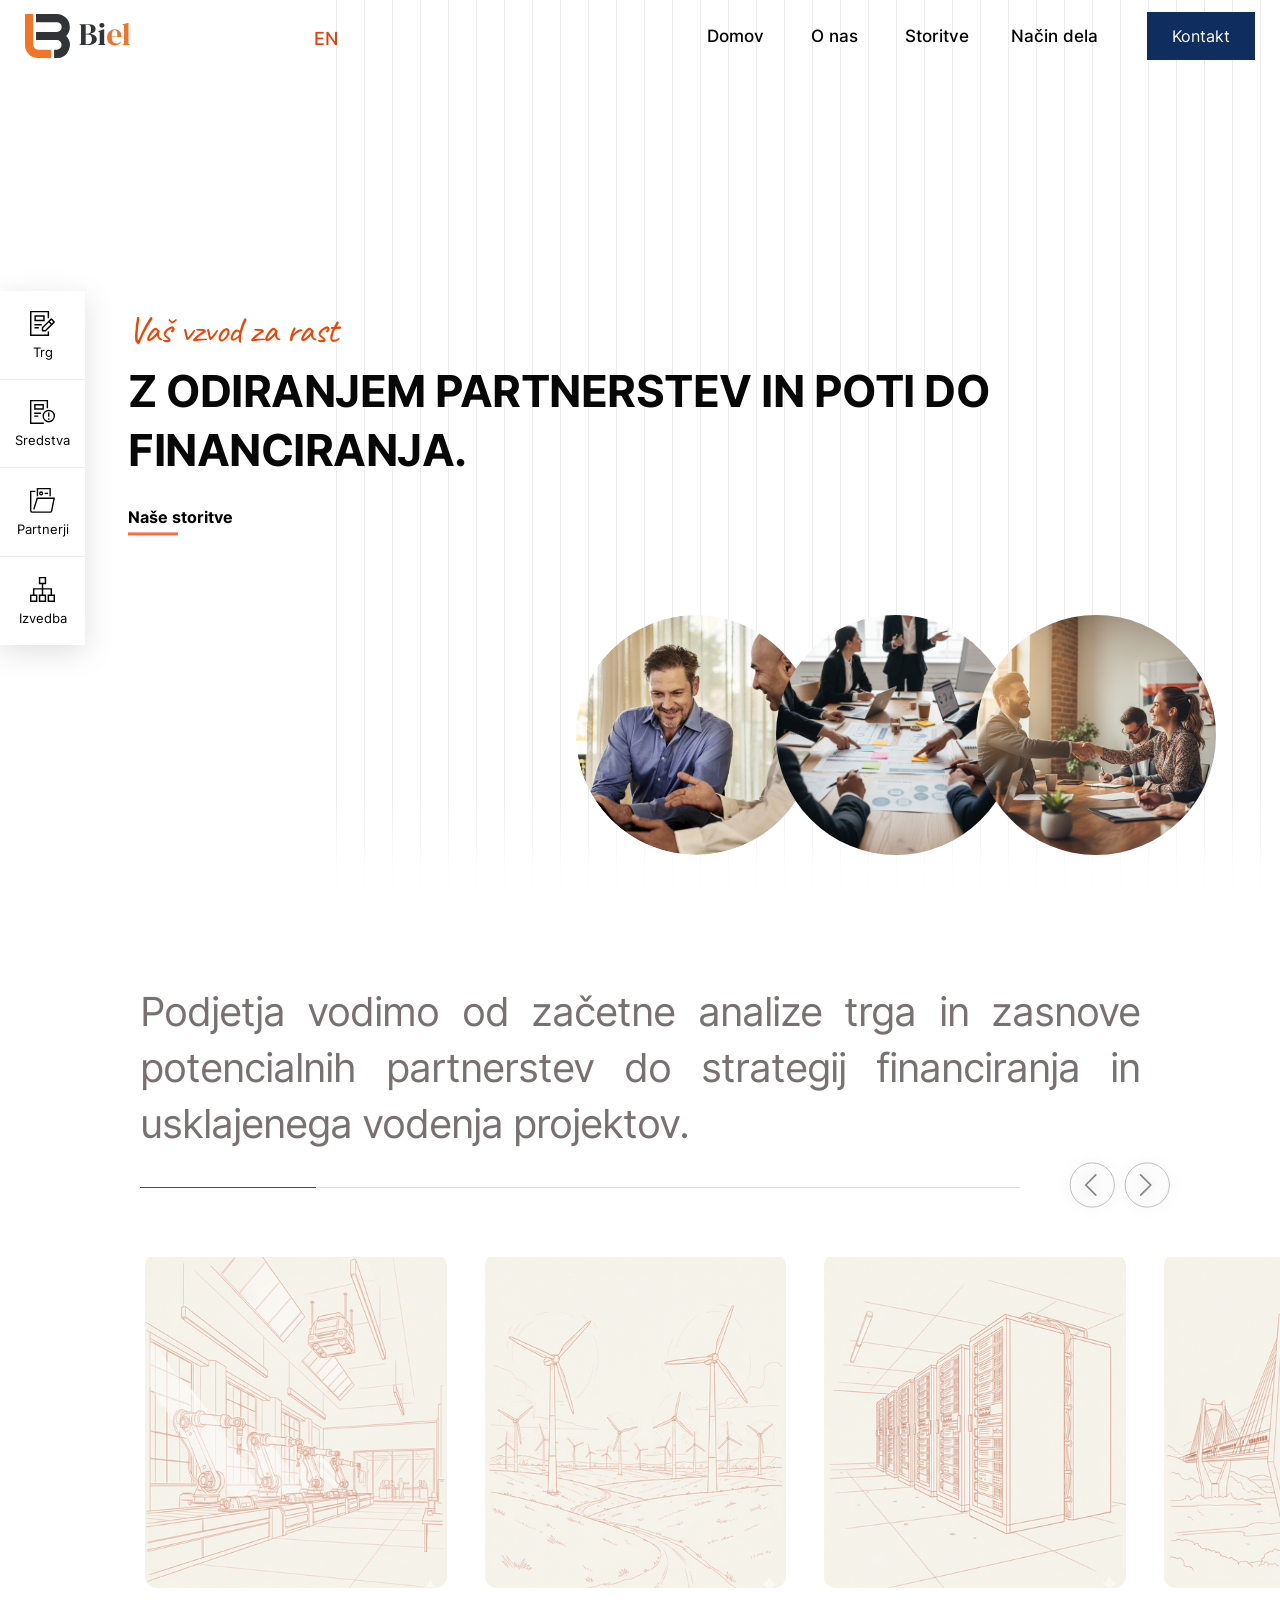
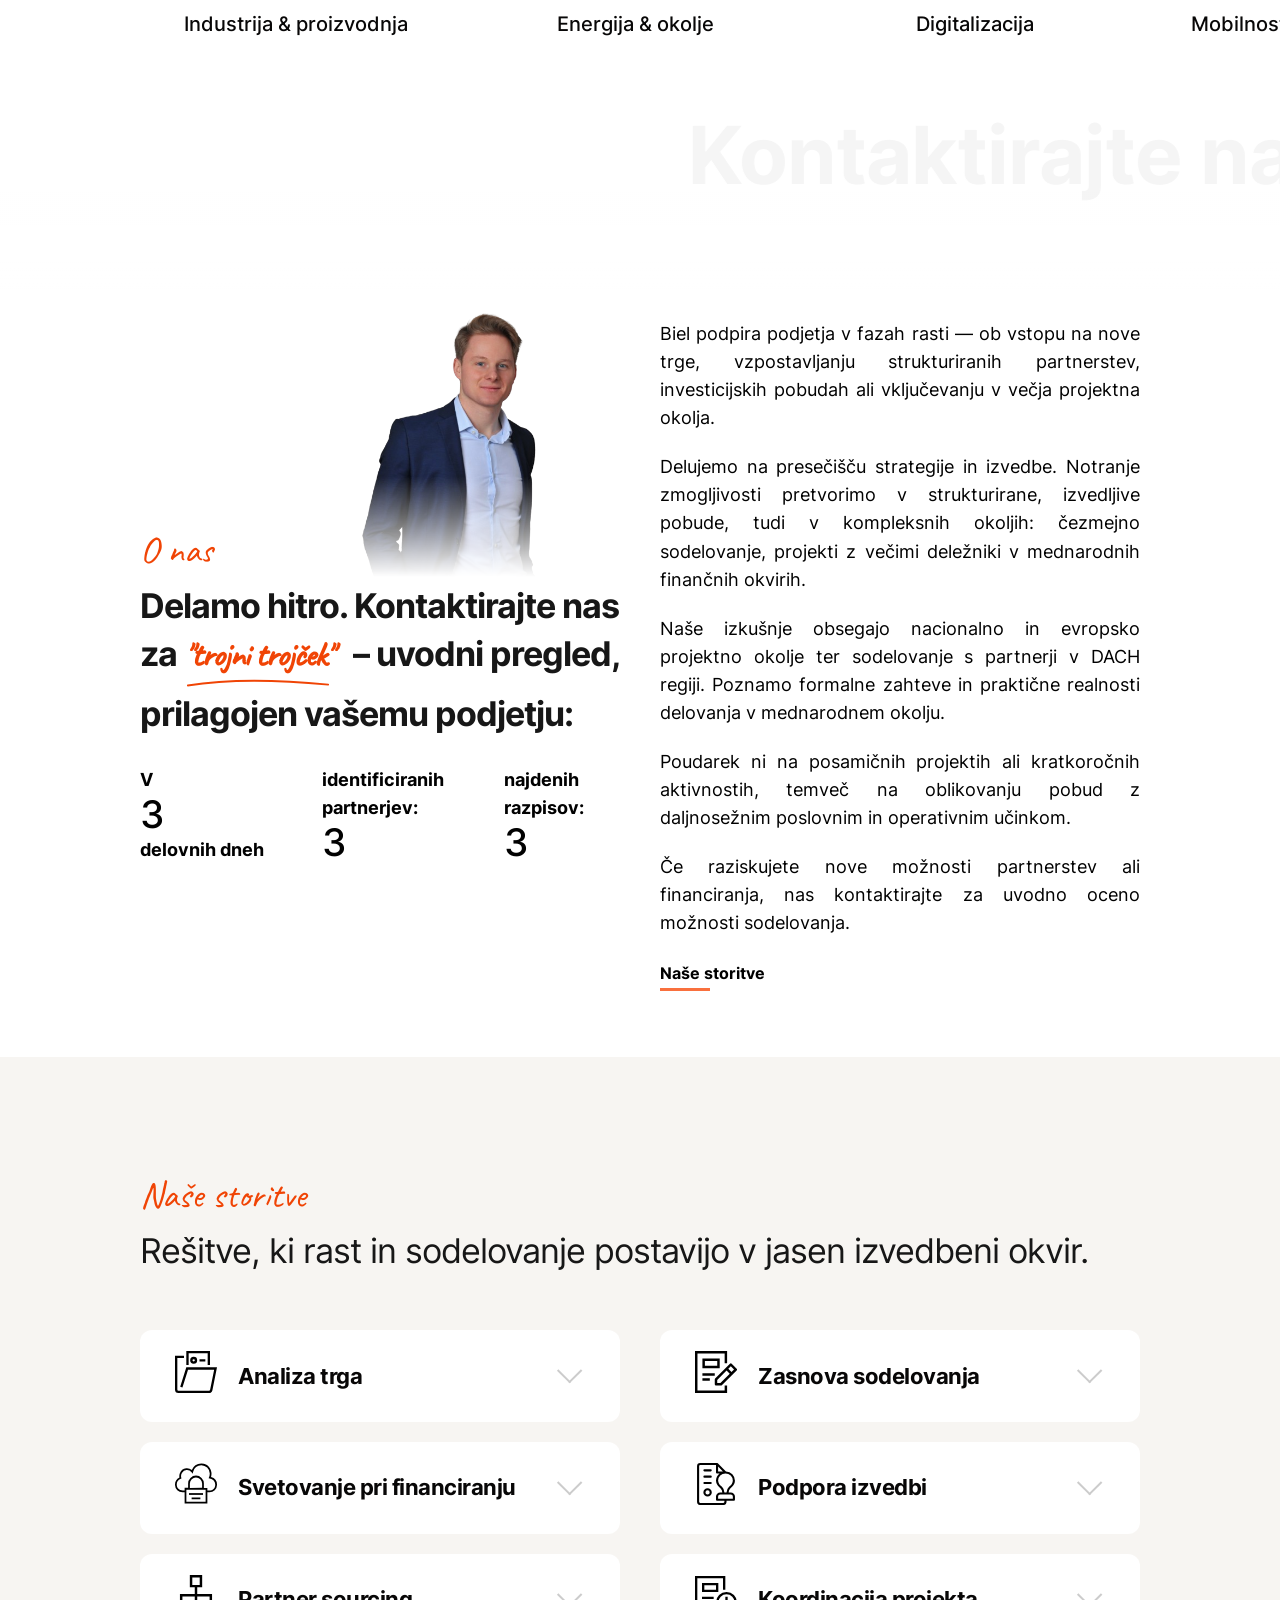
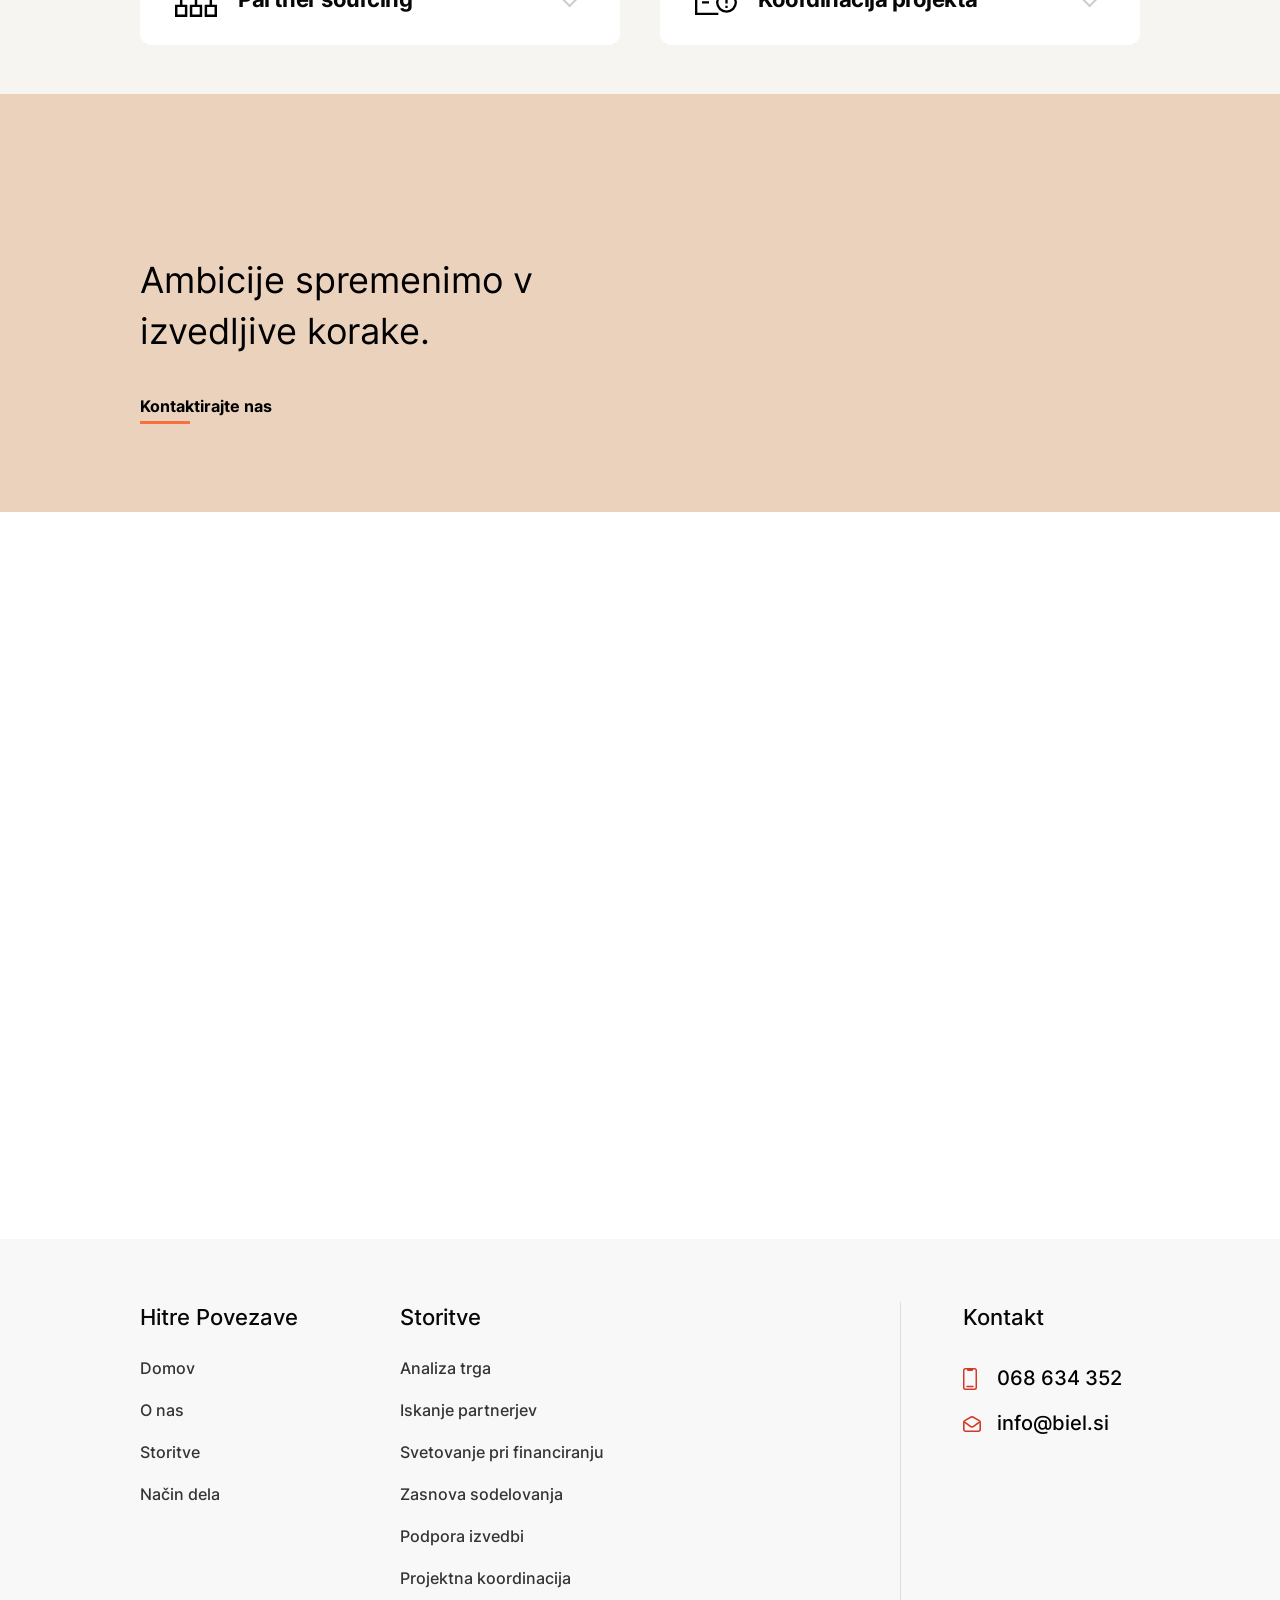
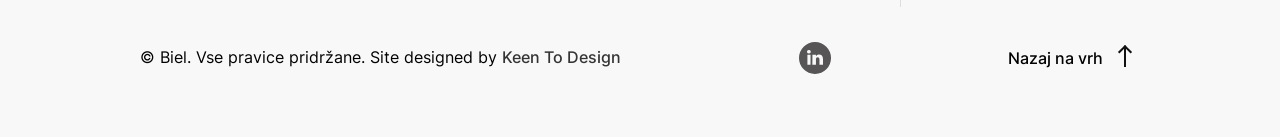
==== commit 46909d05: "text adj" ====
--- a/sl/index.html
+++ b/sl/index.html
@@ -103,7 +103,7 @@
 							<img src="/img/service-1.png" width="270" height="300" alt="...">
 							<span class="caption">
 								<span class="caption-title">Industrija &amp; proizvodnja</span>
-								<span class="caption-sub">
+								<span class="caption-sub text-justify">
 									Spodbujamo razvoj sodobnih proizvodnih rešitev in industrijskih prebojev.
 								</span>
 							</span>
@@ -120,7 +120,7 @@
 							<img src="/img/service-2.png" width="270" height="300" alt="...">
 							<span class="caption">
 								<span class="caption-title">Energija &amp; okolje</span>
-								<span class="caption-sub">
+								<span class="caption-sub text-justify">
 									Podpiramo trajnostne energetske projekte ter povezujemo prave partnerje za njihov uspeh.
 								</span>
 							</span>
@@ -137,7 +137,7 @@
 							<img src="/img/service-3.png" width="270" height="300" alt="...">
 							<span class="caption">
 								<span class="caption-title">Digitalizacija</span>
-								<span class="caption-sub">
+								<span class="caption-sub text-justify">
 									Razvijamo digitalne pobude, ki odpirajo vrata do skupnega financiranja.
 								</span>
 							</span>
@@ -154,7 +154,7 @@
 							<img src="/img/service-4.png" width="270" height="300" alt="...">
 							<span class="caption">
 								<span class="caption-title">Mobilnost &amp; infrastruktura</span>
-								<span class="caption-sub">
+								<span class="caption-sub text-justify">
 									S strateškimi partnerstvi soustvarjamo prihodnost transporta in infrastrukture.
 								</span>
 							</span>
@@ -171,7 +171,7 @@
 							<img src="/img/service-5.png" width="270" height="300" alt="...">
 							<span class="caption">
 								<span class="caption-title">HealthTech</span>
-								<span class="caption-sub">
+								<span class="caption-sub text-justify">
 									Spremljamo medicinske inovacije od ideje do trga – od regulative do financiranja.
 								</span>
 							</span>
@@ -273,13 +273,13 @@
 						  </p>
 
 						  <p>
-							identificiramo  
-							<span class="stat-date counter" data-target="3">0</span> partnerje
+							identificiranih partnerjev:  
+							<span class="stat-date counter" data-target="3">0</span>
 						  </p>
 
 						  <p>
-							in 
-							<span class="stat-date counter" data-target="3">0</span> ustrezne razpise
+							najdenih razpisov: 
+							<span class="stat-date counter" data-target="3">0</span> 
 						  </p>
 
 						</div>
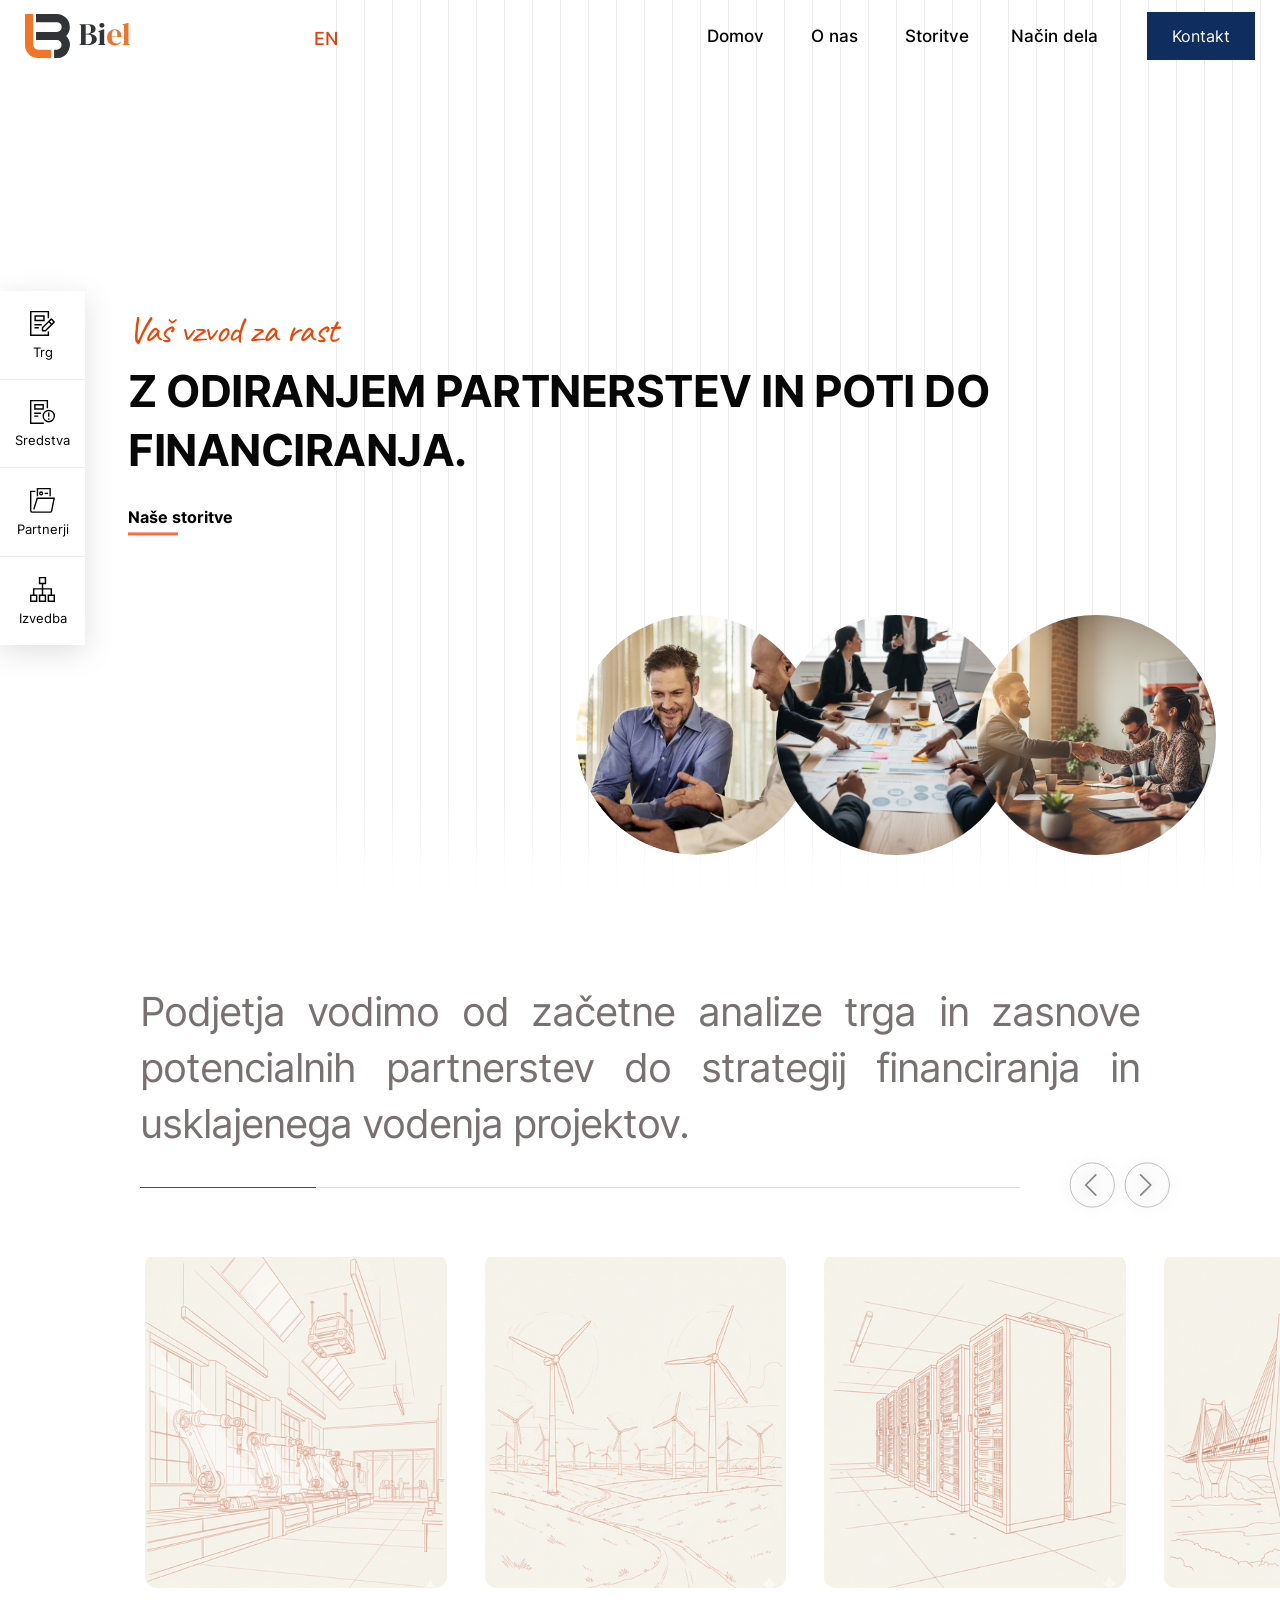
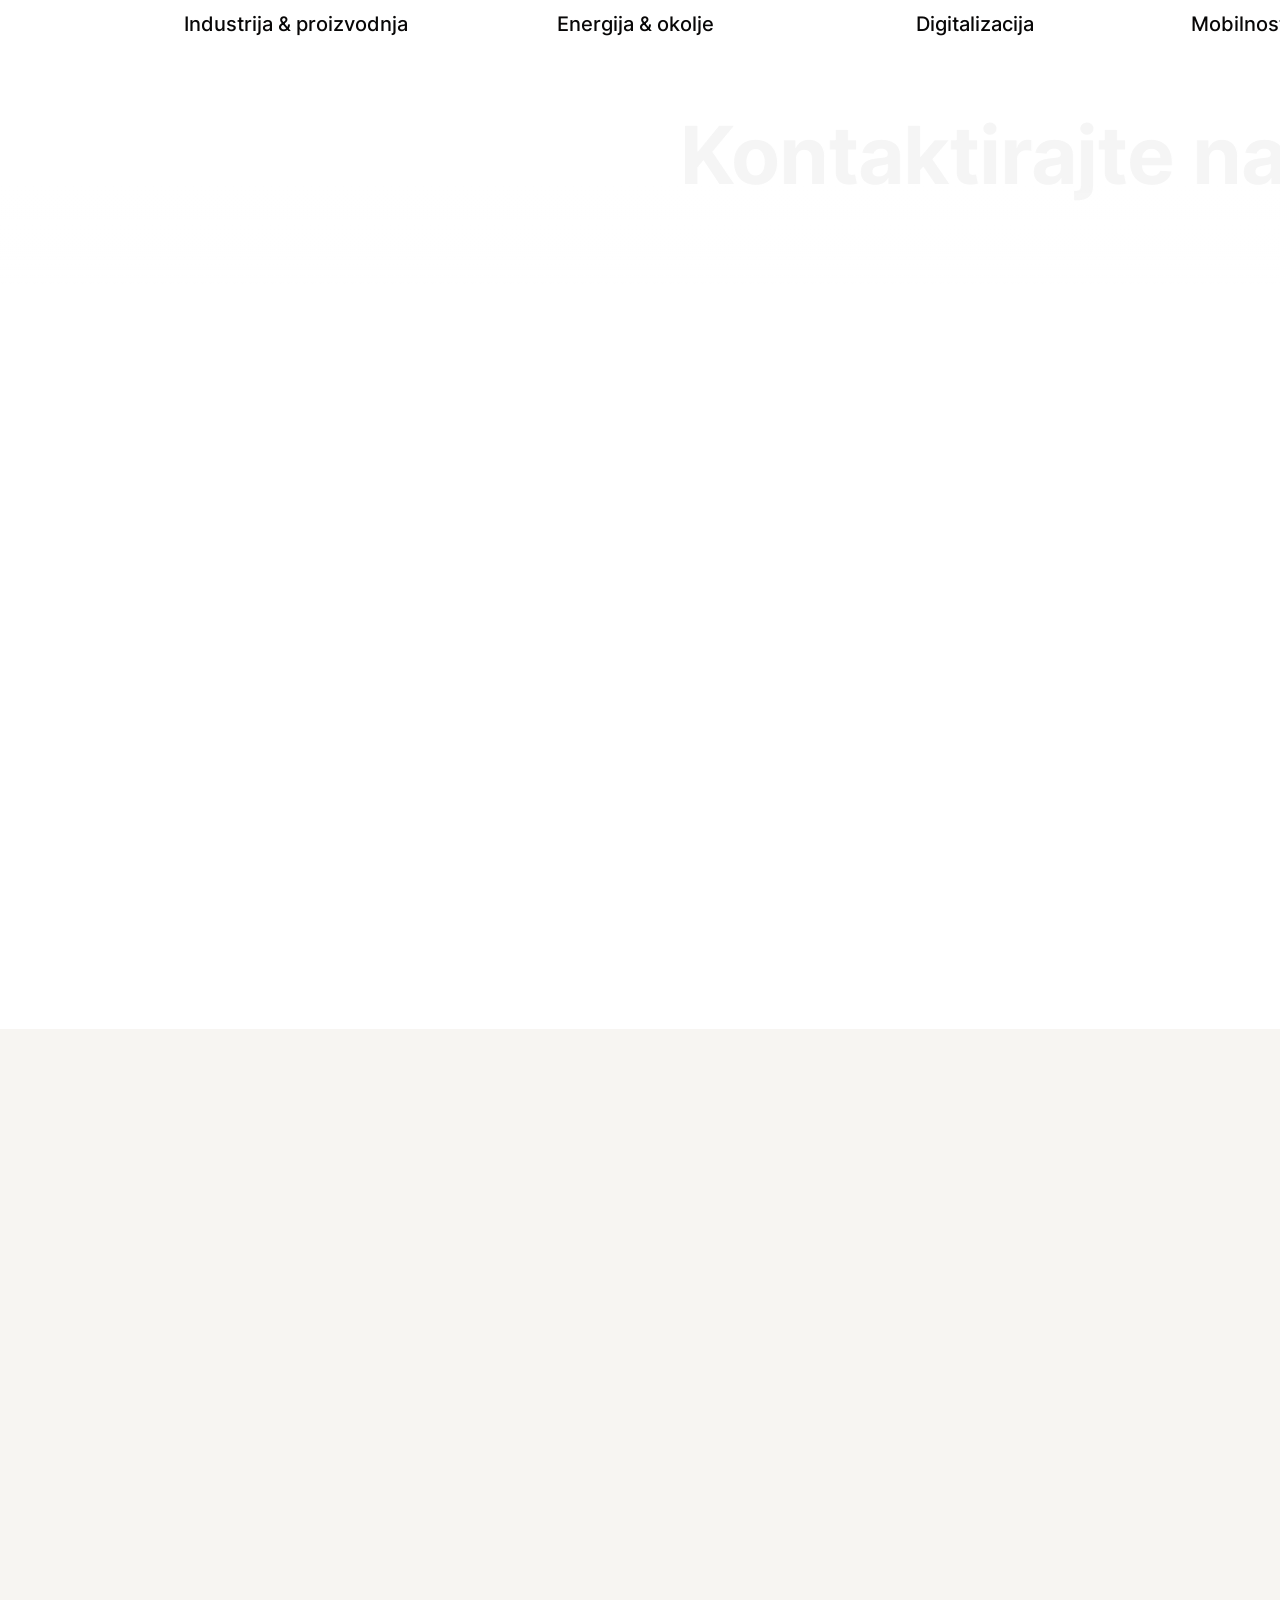
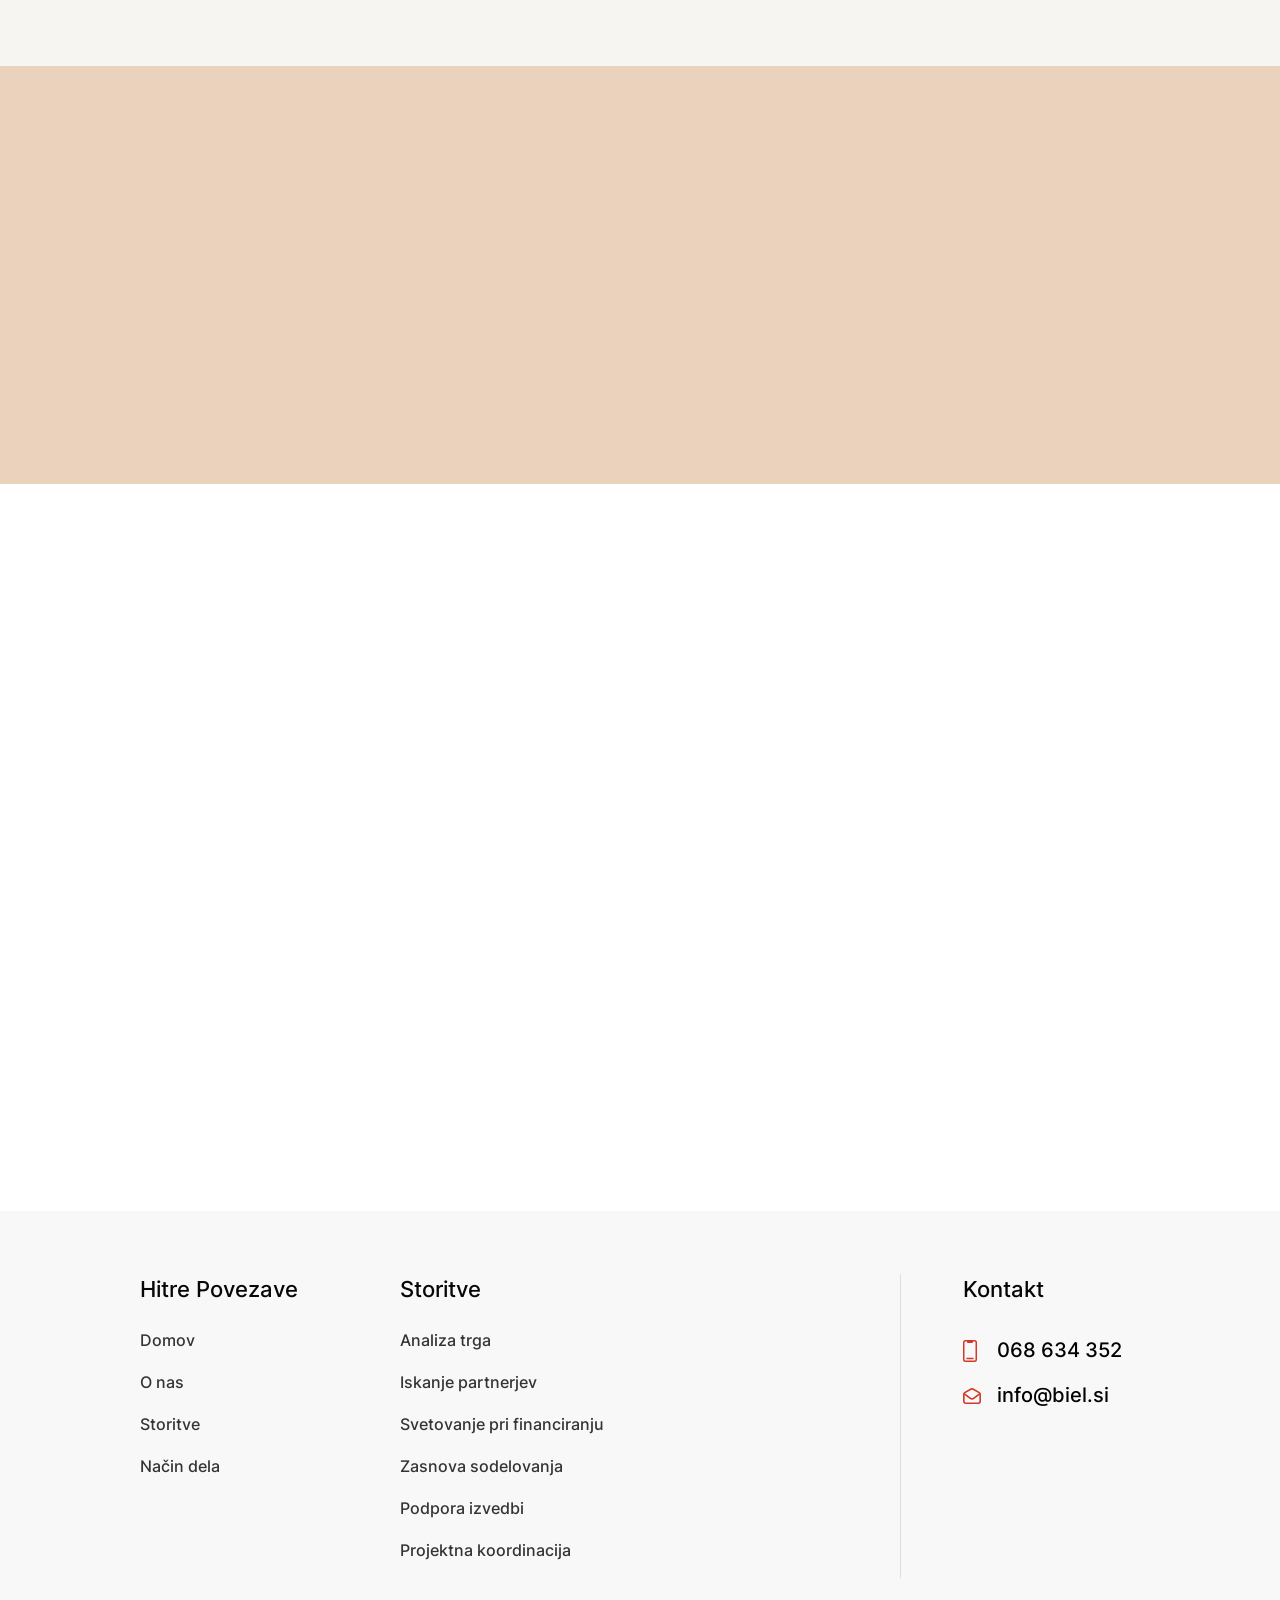
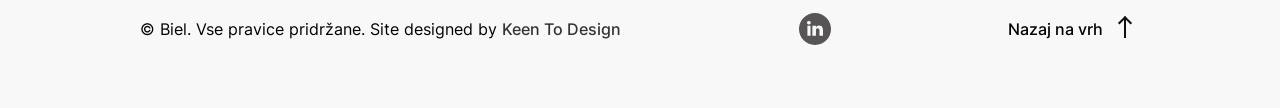
==== commit bdc63303: "text adj" ====
--- a/sl/index.html
+++ b/sl/index.html
@@ -2,7 +2,7 @@
 <html lang="sl">
 
 <head>
-    <title>Vzvod za rast</title>
+    <title>BIEL | Vzvod za rast</title>
     <meta charset="utf-8" />
     <meta http-equiv="X-UA-Compatible" content="IE=edge" />
     <meta name="viewport" content="width=device-width, initial-scale=1, shrink-to-fit=no" />
@@ -121,7 +121,7 @@
 							<span class="caption">
 								<span class="caption-title">Energija &amp; okolje</span>
 								<span class="caption-sub text-justify">
-									Podpiramo trajnostne energetske projekte ter povezujemo prave partnerje za njihov uspeh.
+									Podpiramo energetske projekte ter povezujemo prave partnerje za uspeh trajnostnih iniciativ.
 								</span>
 							</span>
 						</div>
@@ -138,7 +138,7 @@
 							<span class="caption">
 								<span class="caption-title">Digitalizacija</span>
 								<span class="caption-sub text-justify">
-									Razvijamo digitalne pobude, ki odpirajo vrata do skupnega financiranja.
+									Digitalnim pobudam odpiramo vrata do skupnega financiranja.
 								</span>
 							</span>
 						</div>
@@ -172,7 +172,7 @@
 							<span class="caption">
 								<span class="caption-title">HealthTech</span>
 								<span class="caption-sub text-justify">
-									Spremljamo medicinske inovacije od ideje do trga – od regulative do financiranja.
+									Spremljamo medicinske inovacije od ideje do trga.
 								</span>
 							</span>
 						</div>
@@ -254,16 +254,15 @@
 						  <img src="/img/ppic.png" alt="Portrait">
 						</div>
                         <p class="sub-heading">O nas</p>
-                        <h2>Delamo hitro. Kontaktirajte nas za 
+                        <h2>Delamo hitro. Kontaktirajte nas za uvodni pregled, prilagojen vašemu podjetju, ti. 
 					  <span class="triple-word">
 						
-							"trojni trojček"
+							trojni trojček
 							<svg class="swoosh" viewBox="0 0 200 20" preserveAspectRatio="none">
 							  <path d="M5 15 Q 80 5 195 14" />
 							</svg>
 						  
 					  </span>
-					   – uvodni pregled, prilagojen vašemu podjetju:
 					</h2>
 						<div class="site-stats">
 
@@ -288,7 +287,7 @@
                 <div class="site-col col-6">
                     <div class="site-content">
 						<p class="text-justify">
-							Biel podpira podjetja v fazah rasti — ob vstopu na nove trge, vzpostavljanju strukturiranih partnerstev, investicijskih pobudah ali vključevanju v večja projektna okolja.</p>
+							Biel podpira podjetja ob vstopu na nove trge, vzpostavljanju strukturiranih partnerstev, investicijskih pobudah ali vključevanju v večja projektna okolja.</p>
 
 						<p class="text-justify">
 							Delujemo na presečišču strategije in izvedbe. Notranje zmogljivosti pretvorimo v strukturirane, izvedljive pobude, tudi v kompleksnih okoljih: čezmejno sodelovanje, projekti z večimi deležniki v mednarodnih finančnih okvirih.</p>
@@ -331,11 +330,11 @@
 								<p class="text-justify">Pred kakršnim koli sodelovanjem je ključna jasna slika o stanju trga, v katerem se giblje vaše podjetje:</p>
 
 								<ul class="service-list">
-								  <li><strong>Tržno okolje in dinamika panoge</strong></li>
-								  <li><strong>Pregled konkurence</strong></li>
-								  <li><strong>Ocena pozicioniranja in diferenciacije</strong></li>
-								  <li><strong>Mapiranje priložnosti</strong></li>
-								  <li><strong>Regulativni in politični okvir</strong></li>
+								  <li><strong>tržno okolje in dinamika panoge</strong></li>
+								  <li><strong>pregled konkurence</strong></li>
+								  <li><strong>ocena pozicioniranja in diferenciacije</strong></li>
+								  <li><strong>mapiranje priložnosti</strong></li>
+								  <li><strong>regulativni in politični okvir</strong></li>
 								</ul>
 
 								<p class="text-justify">Analiziramo trge, verige vrednosti, regulativo in konkurenco ter ločimo realne priložnosti od tistih, ki niso izvedljive.</p>
@@ -582,22 +581,24 @@
 					<h4 class="question">Razmišljate o širitvi na tuj trg ali novi smeri razvoja?</h4>
 					<div class="answer">
 						<p class="text-justify">
-							Pred razmislekom o financiranju najprej preverimo, ali je pobuda poslovno in izvedbeno smiselna.
+						Najprej skupaj preverimo, ali ima ideja realen tržni in tehnološki potencial.
 						</p>
-						<p class="text-justify">
-							Vključimo lahko analizo trga in konkurence, umestitev vrednostne verige, regulativni pregled ter hitro oceno relevantnosti financiranja. Cilj je jasen odgovor: ali priložnost upravičuje strukturirano investicijo — z javnimi sredstvi ali brez.
+
+						<p class="text-justify">
+						Pregledamo industrijo, ključne akterje in možne aplikacije vaše tehnologije ter hitro ocenimo, ali obstaja realna poslovna priložnost. Na koncu dobite jasen pregled: kje so priložnosti, kdo so relevantni igralci in ali je smiselno nadaljevati razvoj ali iskati partnerstva oziroma financiranje.
 						</p>
 					</div>
 				</div>
 
 				<div class="qna">
-					<h4 class="question">Imate investicijske načrte in preverjate možnosti financiranja.</h4>
+					<h4 class="question">Investicijske načrte že imate, zdaj preverjate možnosti financiranja.</h4>
 					<div class="answer">
 						<p class="text-justify">
-							Ocenimo, kako lahko nacionalni in evropski instrumenti podprejo vaš razvojni načrt.
+						Pogosto podjetja že vedo, kaj želijo razvijati, niso pa prepričana, ali obstaja primeren razpis ali program financiranja.
 						</p>
-						<p class="text-justify">
-							Mapiramo primerne razpise, preverimo ustreznost, na primer, Horizon Europe in Eurostars, ocenimo realnost EIC, ter uskladimo roke in pogoje. Rezultat je usklajena pot financiranja, ne skupek nepovezanih prijav.
+
+						<p class="text-justify">
+						Pregledamo razvojno fazo projekta, preverimo relevantne evropske ali nacionalne programe in ocenimo realnost prijave. Rezultat je kratek pregled možnosti financiranja ter predlog, kateri razpisi so smiselni in kdaj se nanje prijaviti.
 						</p>
 					</div>
 				</div>
@@ -606,22 +607,24 @@
 					<h4 class="question">Potrebujete partnerje za projektno ali dolgoročno sodelovanje.</h4>
 					<div class="answer">
 						<p class="text-justify">
-							Poiščemo in preverimo raziskovalne, industrijske in komercialne partnerje glede na strateško in operativno ujemanje.
+						Pri tehnoloških projektih ali širjenju na nove trge podjetja pogosto potrebujejo raziskovalne ali industrijske partnerje.
 						</p>
-						<p class="text-justify">
-							To lahko podpira sodelovanje v okviru projekta ali samostojno industrijsko povezovanje. Poudarek je na premišljeni izbiri — kompetence, kompatibilnost in usklajenost pred formalnim sodelovanjem.
+
+						<p class="text-justify">
+						Identificiramo organizacije, ki imajo relevantne kompetence ali tehnologije, preverimo njihove reference ter po potrebi vzpostavimo prve kontakte. Podpora lahko vključuje tudi organizacijo B2B srečanj ali povezovanje v projektne konzorcije.
 						</p>
 					</div>
 				</div>
 
 				<div class="qna">
-					<h4 class="question">Pripravljate prijavo prijavo projekto, nato sledi izvedba.</h4>
+					<h4 class="question">Pripravljate prijavo projekta, nato sledi izvedba.</h4>
 					<div class="answer">
 						<p class="text-justify">
-							Strategijo pretvorimo v jasno dokumentacijo, usklajeno z razpisnimi zahtevami.
+						Ko je projektna ideja jasno definirana, pomagamo pri pripravi prijave in strukturiranju projekta.
 						</p>
-						<p class="text-justify">
-							Pripravimo vsebinske sklope, prijave, proračun in drugo dokumentacijo. Pri odobrenih projektih poskrbimo za disciplino izvedbe: časovnica, poročanje in koordinacija vodenja za nadzorovano ter kredibilno izvajanje.
+
+						<p class="text-justify">
+						To vključuje pripravo projektne dokumentacije, usklajevanje partnerjev in proračuna ter končno oddajo prijave. Pri odobrenih projektih lahko podpiramo tudi koordinacijo izvajanja in komunikacijo s financerjem.
 						</p>
 					</div>
 				</div>
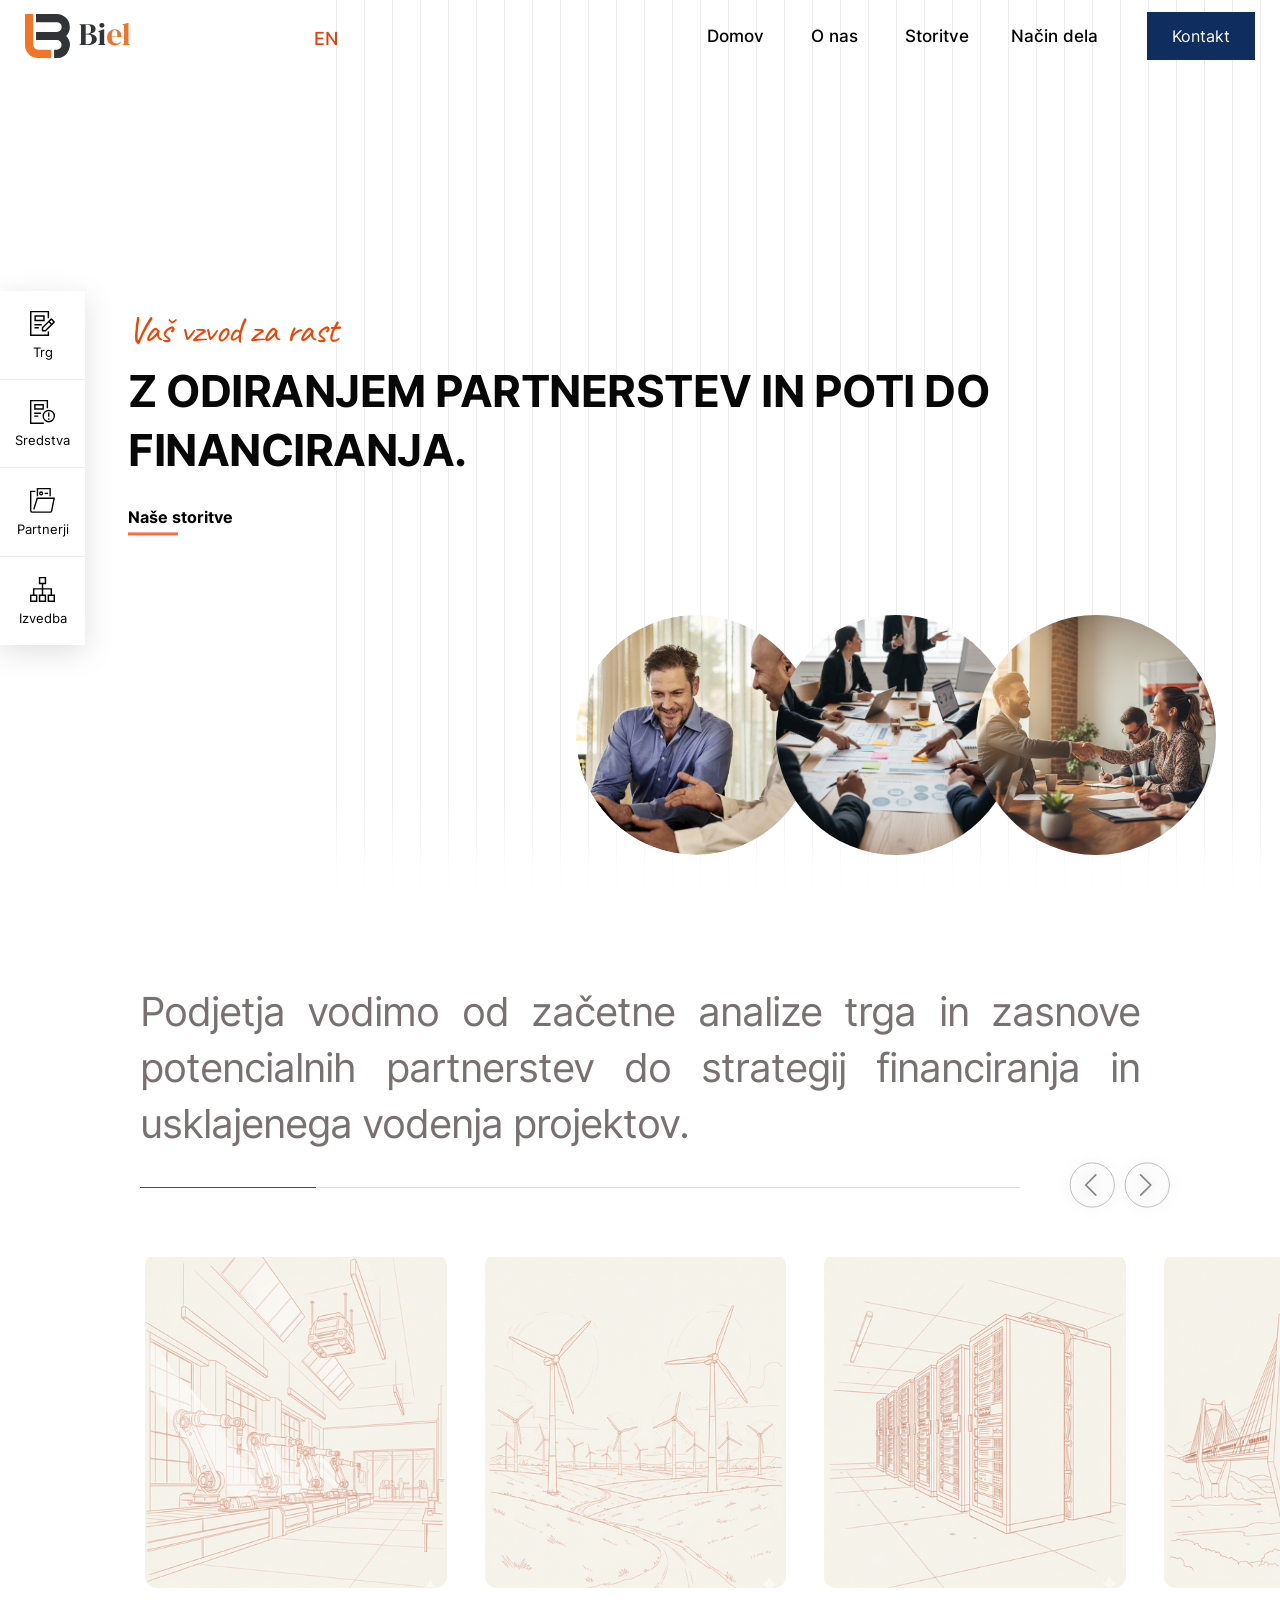
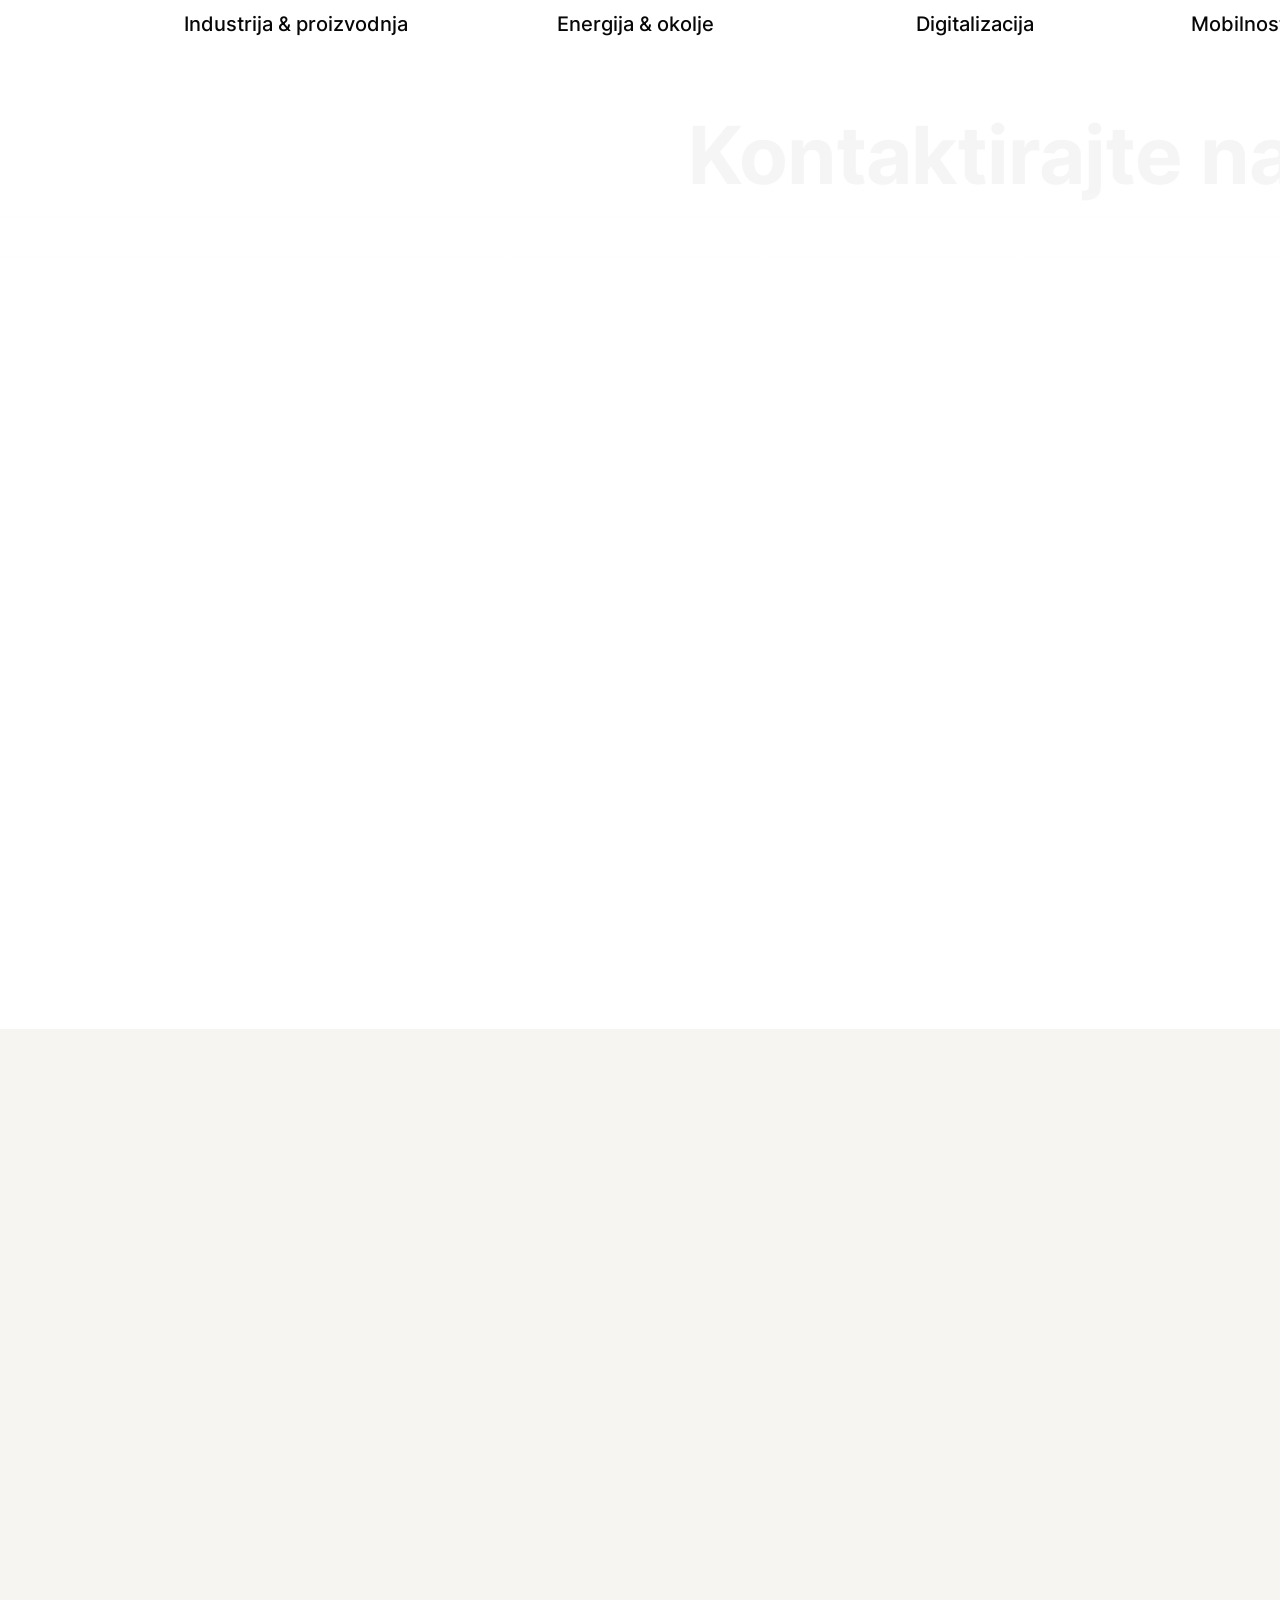
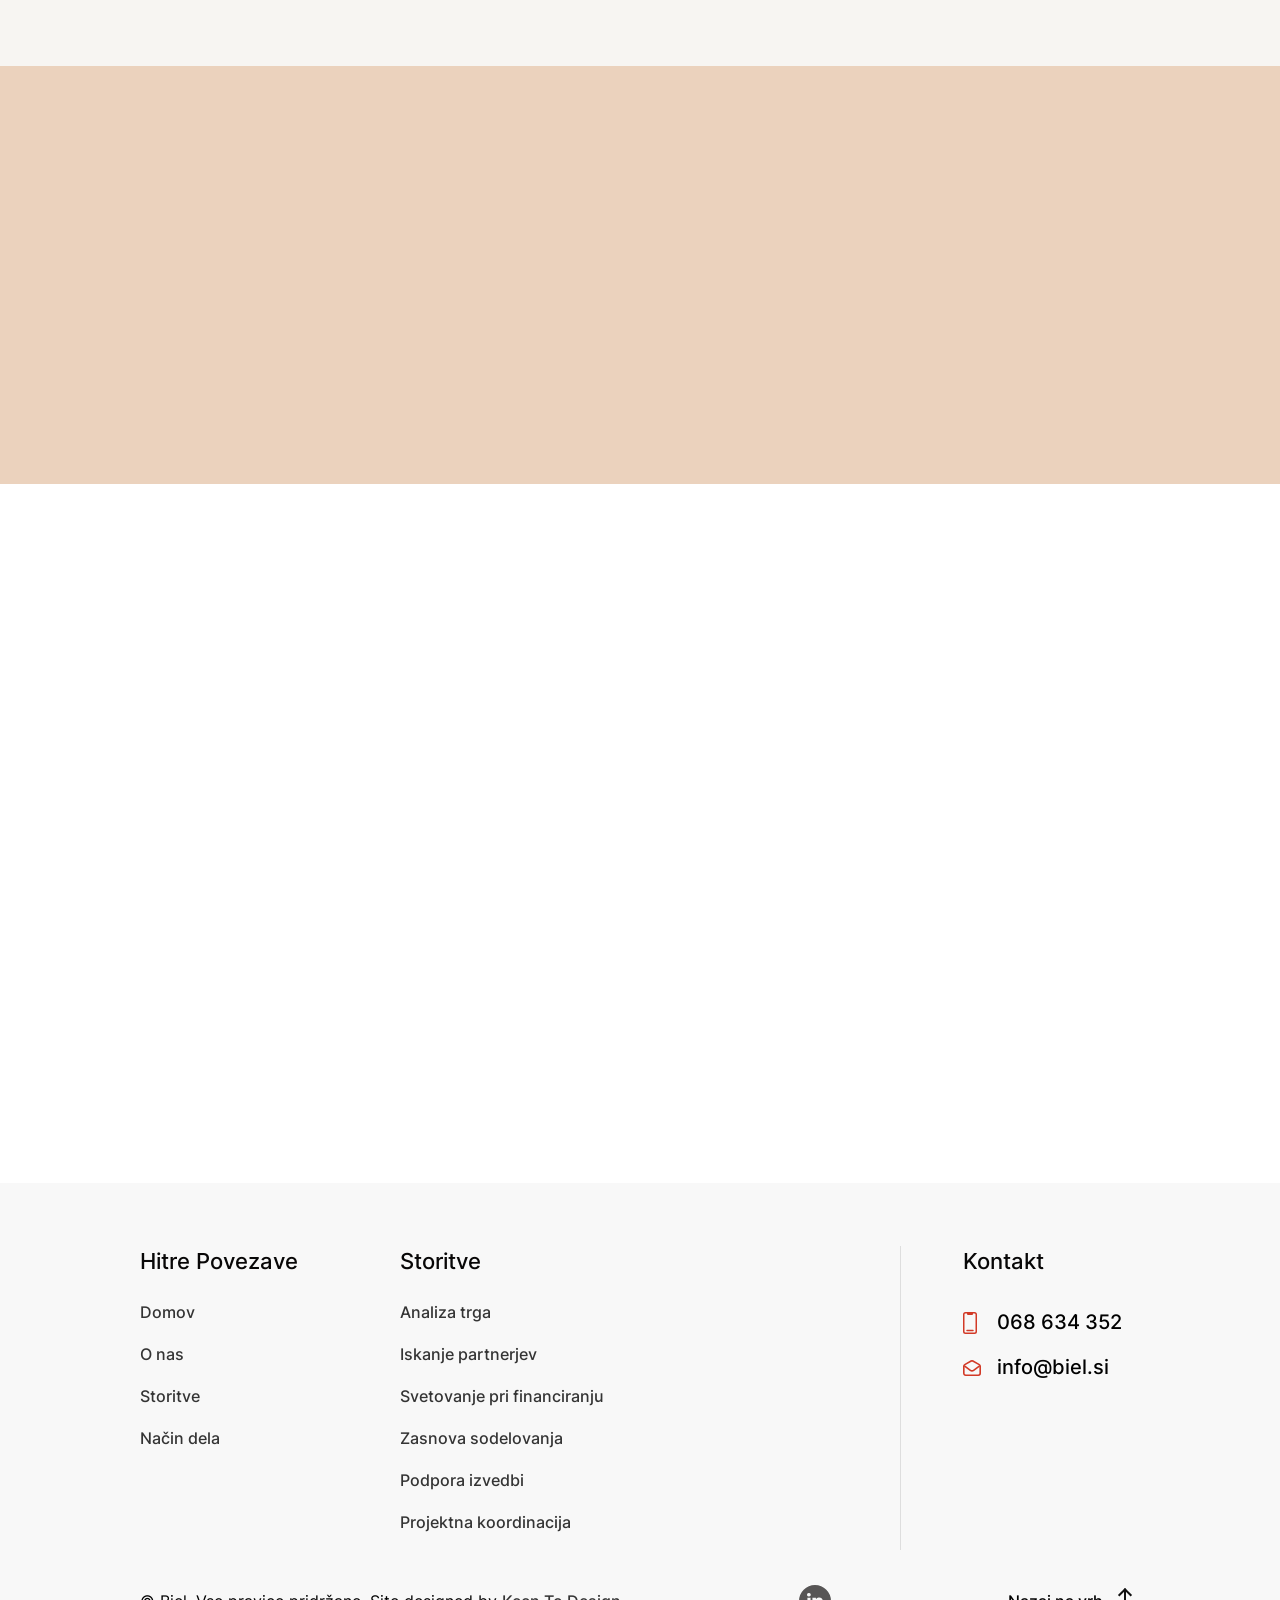
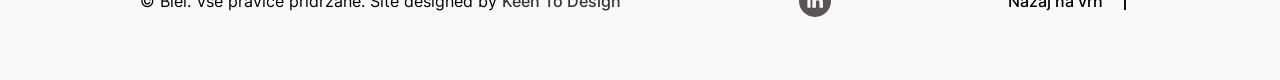
==== commit b8a184a2: "text adj" ====
--- a/sl/index.html
+++ b/sl/index.html
@@ -254,14 +254,15 @@
 						  <img src="/img/ppic.png" alt="Portrait">
 						</div>
                         <p class="sub-heading">O nas</p>
-                        <h2>Delamo hitro. Kontaktirajte nas za uvodni pregled, prilagojen vašemu podjetju, ti. 
+                        <h2>Delamo hitro. Kontaktirajte nas za uvodni pregled, ti. 
 					  <span class="triple-word">
 						
 							trojni trojček
 							<svg class="swoosh" viewBox="0 0 200 20" preserveAspectRatio="none">
 							  <path d="M5 15 Q 80 5 195 14" />
 							</svg>
-						  
+							:
+							
 					  </span>
 					</h2>
 						<div class="site-stats">
@@ -581,11 +582,11 @@
 					<h4 class="question">Razmišljate o širitvi na tuj trg ali novi smeri razvoja?</h4>
 					<div class="answer">
 						<p class="text-justify">
-						Najprej skupaj preverimo, ali ima ideja realen tržni in tehnološki potencial.
+						Zanima vas splošen pregled potencialnega novega tržnega okolja.
 						</p>
 
 						<p class="text-justify">
-						Pregledamo industrijo, ključne akterje in možne aplikacije vaše tehnologije ter hitro ocenimo, ali obstaja realna poslovna priložnost. Na koncu dobite jasen pregled: kje so priložnosti, kdo so relevantni igralci in ali je smiselno nadaljevati razvoj ali iskati partnerstva oziroma financiranje.
+						Priskrbimo pregled izbranega trga, panoge, ključnih akterjev, poslovnega okolja in birokratskih specifik. Navedemo možnosti financiranja in tip potencialnih partnerstev.
 						</p>
 					</div>
 				</div>
@@ -594,7 +595,7 @@
 					<h4 class="question">Investicijske načrte že imate, zdaj preverjate možnosti financiranja.</h4>
 					<div class="answer">
 						<p class="text-justify">
-						Pogosto podjetja že vedo, kaj želijo razvijati, niso pa prepričana, ali obstaja primeren razpis ali program financiranja.
+						Niste prepričani, ali obstaja primeren razpis ali program financiranja.
 						</p>
 
 						<p class="text-justify">
@@ -611,7 +612,7 @@
 						</p>
 
 						<p class="text-justify">
-						Identificiramo organizacije, ki imajo relevantne kompetence ali tehnologije, preverimo njihove reference ter po potrebi vzpostavimo prve kontakte. Podpora lahko vključuje tudi organizacijo B2B srečanj ali povezovanje v projektne konzorcije.
+						Identificiramo organizacije in podjetja, ki imajo relevantne kompetence ali tehnologije, preverimo njihove reference ter po potrebi vzpostavimo prvi kontakt. Podpora lahko vključuje tudi organizacijo B2B srečanj ali povezovanje v projektne konzorcije.
 						</p>
 					</div>
 				</div>
@@ -624,7 +625,7 @@
 						</p>
 
 						<p class="text-justify">
-						To vključuje pripravo projektne dokumentacije, usklajevanje partnerjev in proračuna ter končno oddajo prijave. Pri odobrenih projektih lahko podpiramo tudi koordinacijo izvajanja in komunikacijo s financerjem.
+						To vključuje pripravo projektne dokumentacije, usklajevanje partnerjev in proračuna ter končno oddajo prijave. Pri odobrenih projektih lahko podpremo tudi koordinacijo izvajanja.
 						</p>
 					</div>
 				</div>
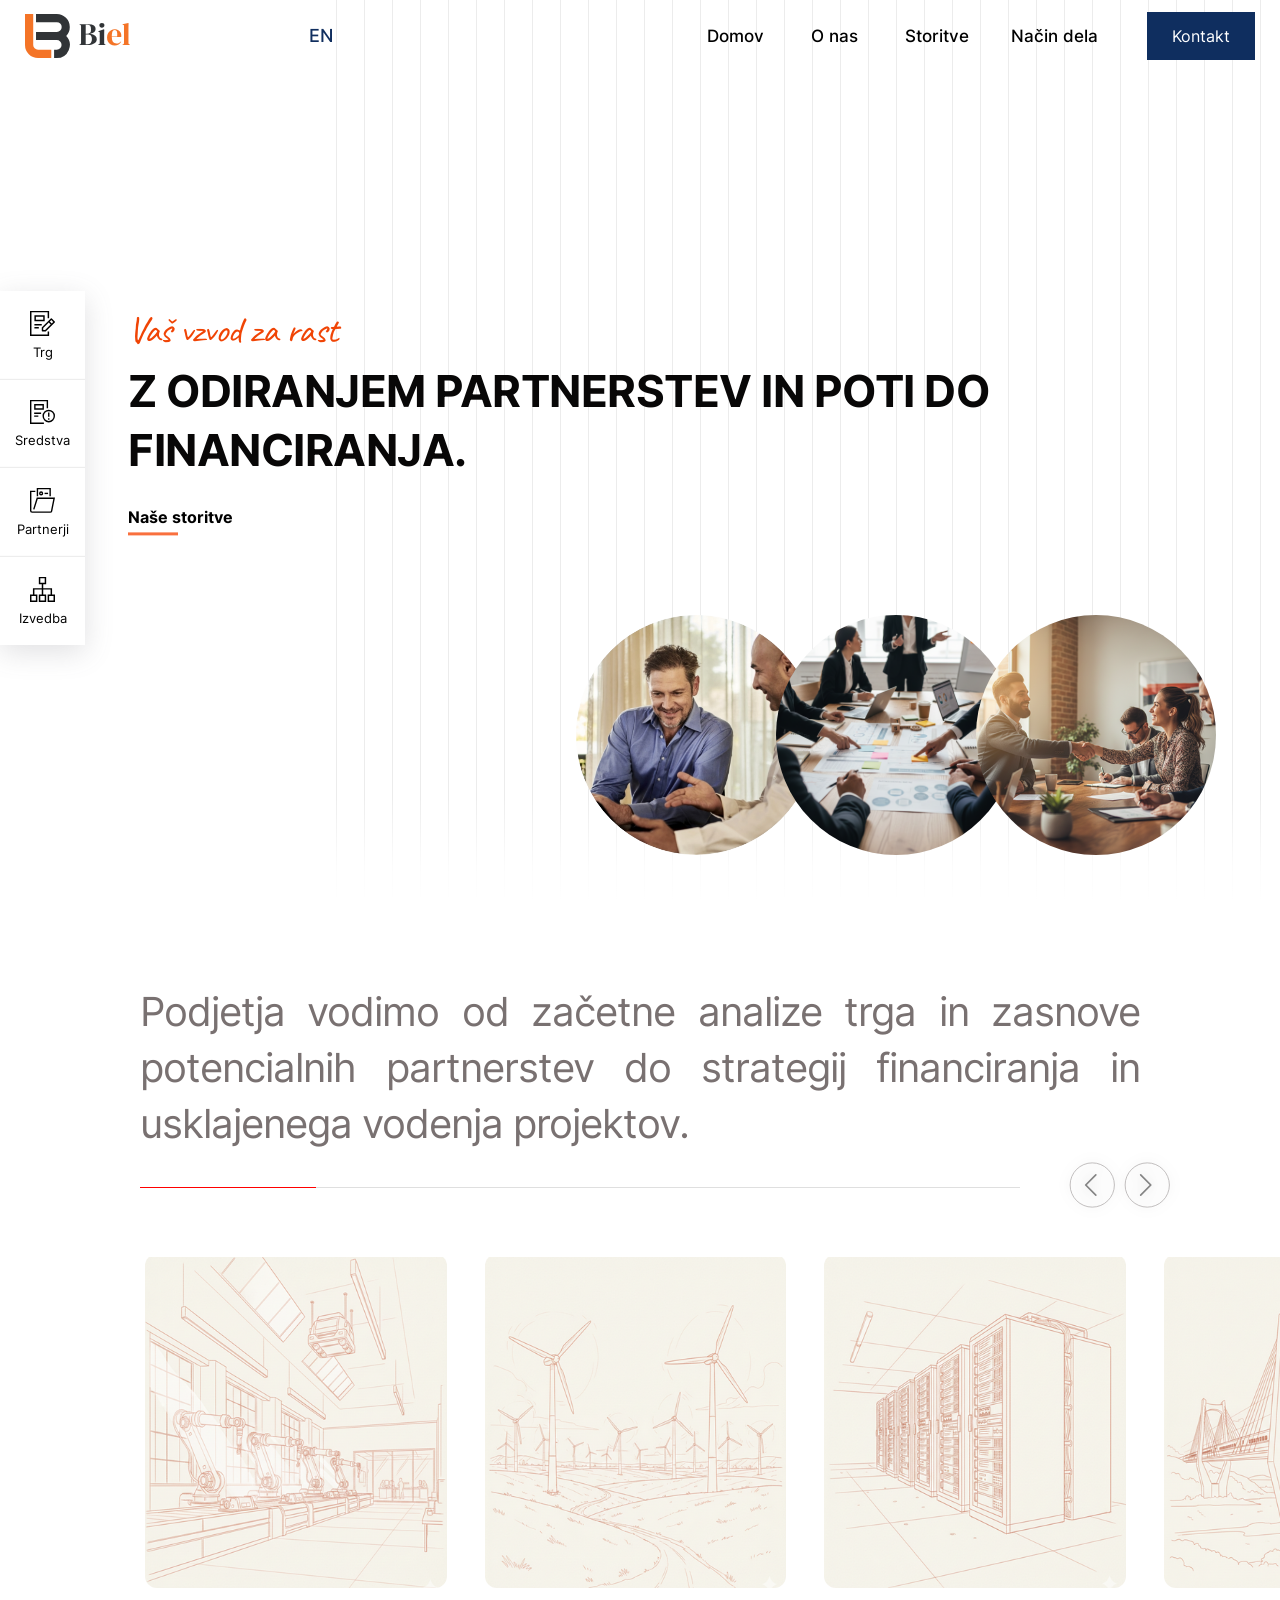
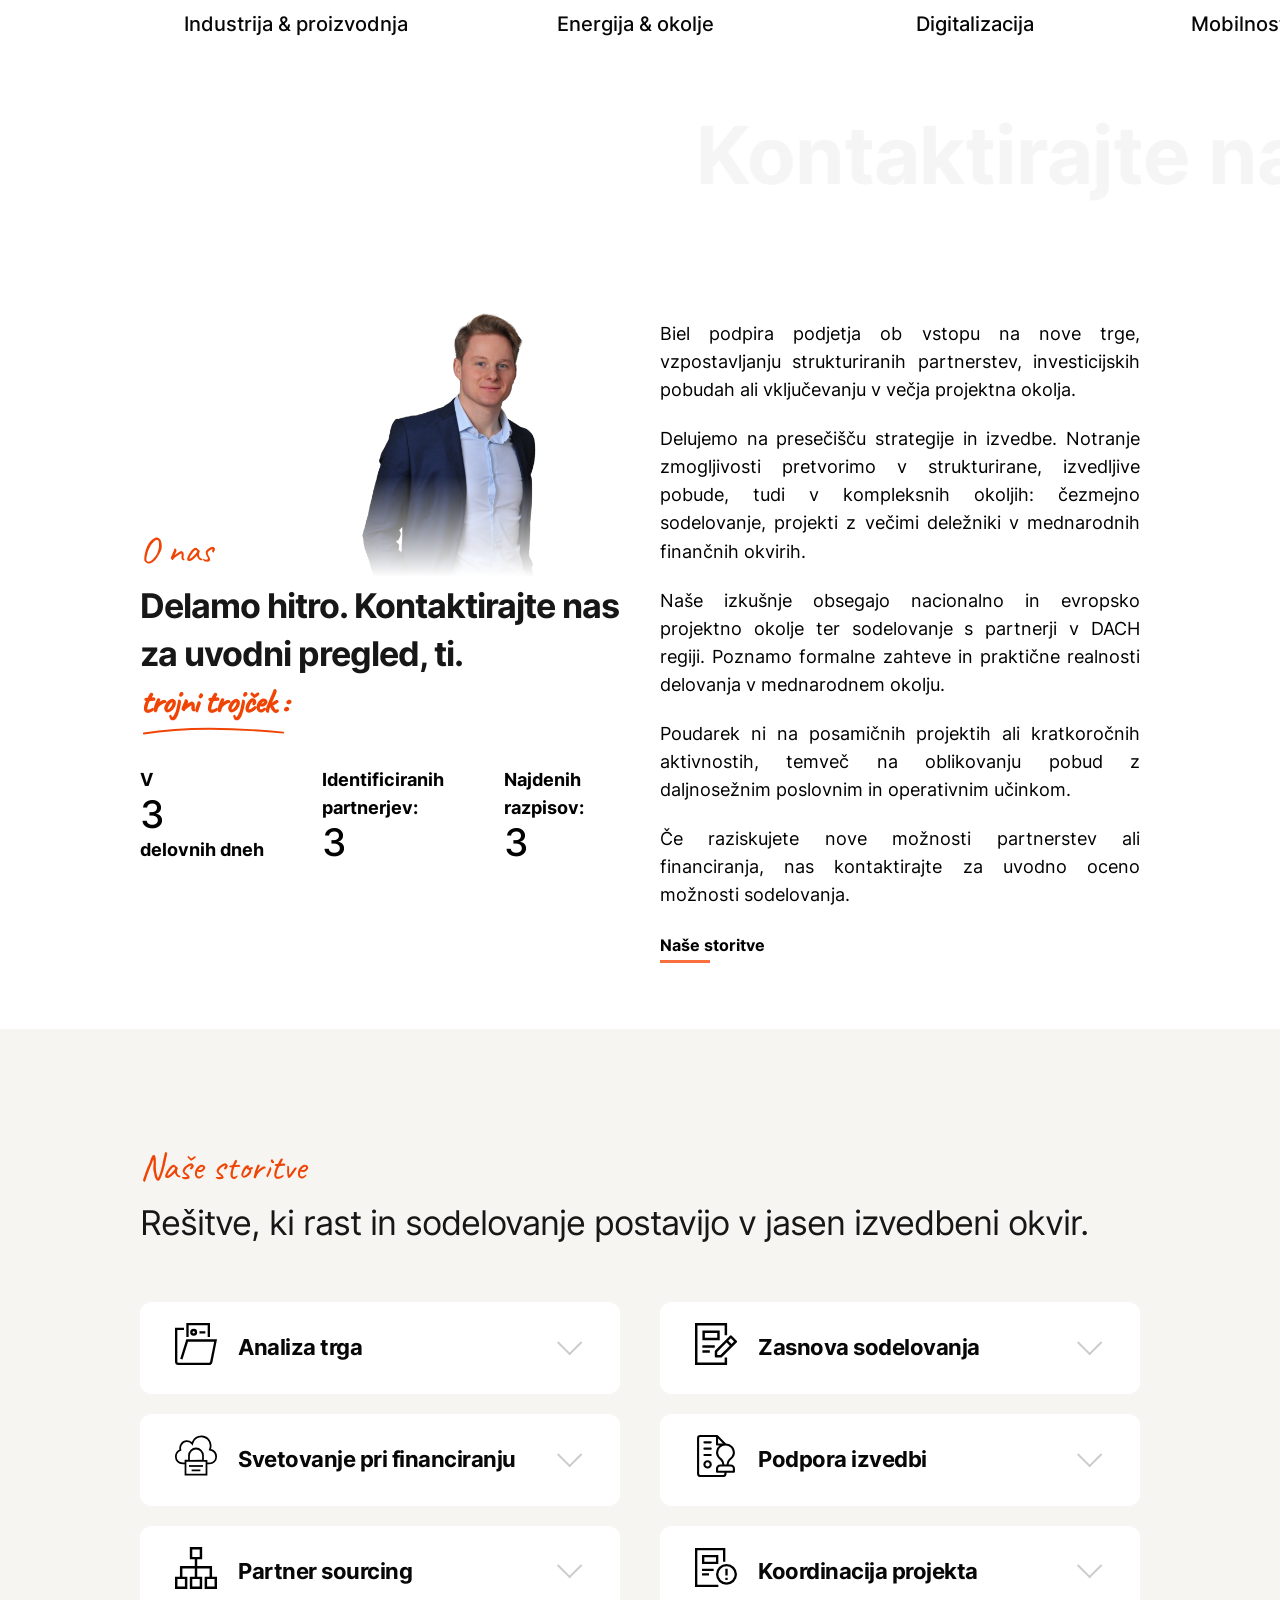
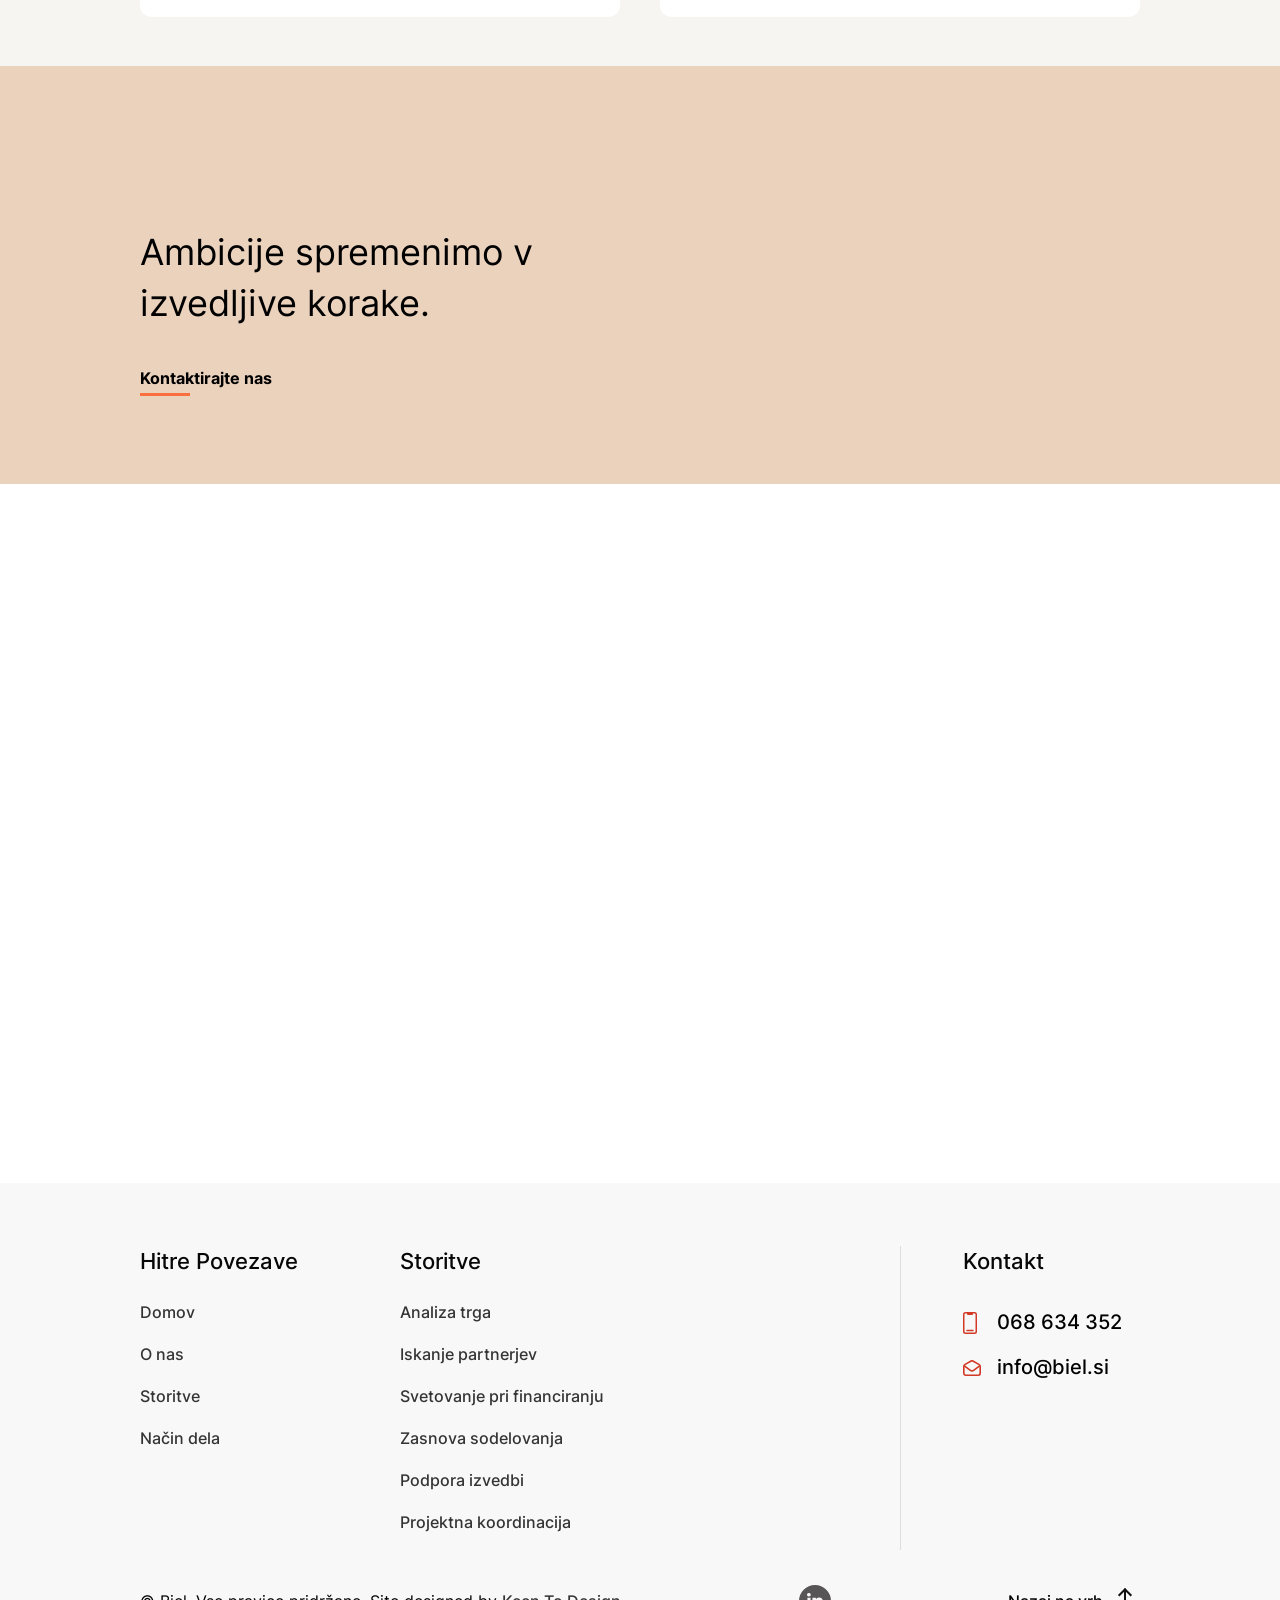
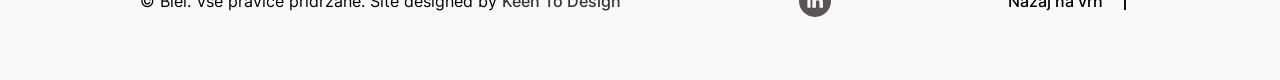
==== commit f8d6931a: "txt adj" ====
--- a/sl/index.html
+++ b/sl/index.html
@@ -241,7 +241,7 @@
     <section class="site-section about-section site-scroll pt-0" id="about-us">
         <div class="slide-text">
             <marquee behavior="scroll" scrollamount="20" direction="">
-                <h2 class="text-slider">Kontaktirajte nas za uvodni pregled, prilagojen vašemu podjetju. </h2>
+                <h2 class="text-slider">Kontaktirajte nas za uvodni pregled, prilagojen vašemu podjetju! </h2>
             </marquee>
         </div>
         <div class="bg-lines">
@@ -273,12 +273,12 @@
 						  </p>
 
 						  <p>
-							identificiranih partnerjev:  
+							Identificiranih partnerjev:  
 							<span class="stat-date counter" data-target="3">0</span>
 						  </p>
 
 						  <p>
-							najdenih razpisov: 
+							Najdenih razpisov: 
 							<span class="stat-date counter" data-target="3">0</span> 
 						  </p>
 
--- a/css/skin.css
+++ b/css/skin.css
@@ -400,8 +400,8 @@
 /* Language toggle (center-top) */
 .lang-switch{
     position: absolute;
-    left: 70px;      /* distance from left edge */
-    top: 20px;       /* lower it slightly */
+    left: 65px;      /* distance from left edge */
+    top: 17px;       /* lower it slightly */
     width: 40%;      /* how far toward the middle it stretches */
     text-align: center;
     z-index: 10000;
@@ -416,7 +416,7 @@
     letter-spacing: normal; /* removes spaced caps look */
     border: none;
     background: transparent;
-    color: #e44008;         /* your new color */
+    color: #102e5f;         /* your new color */
 }
 
 .lang-btn:hover{
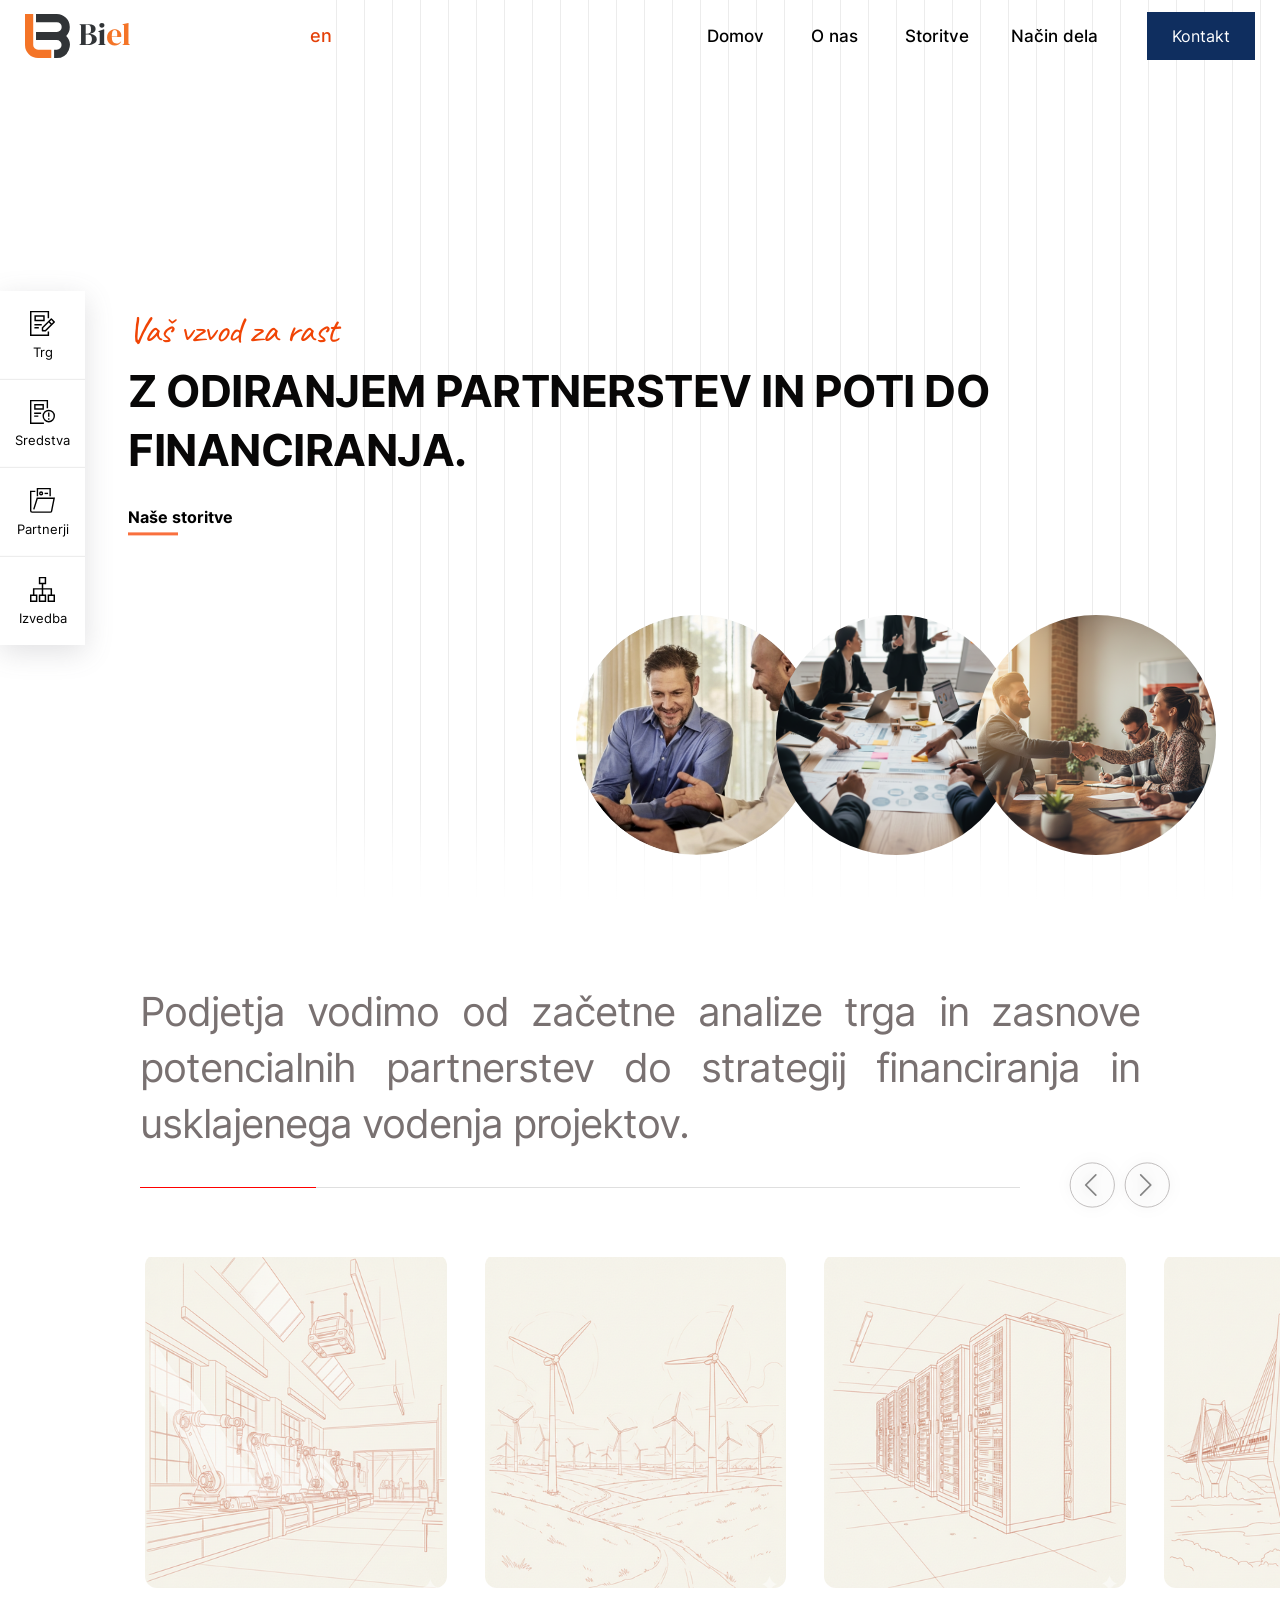
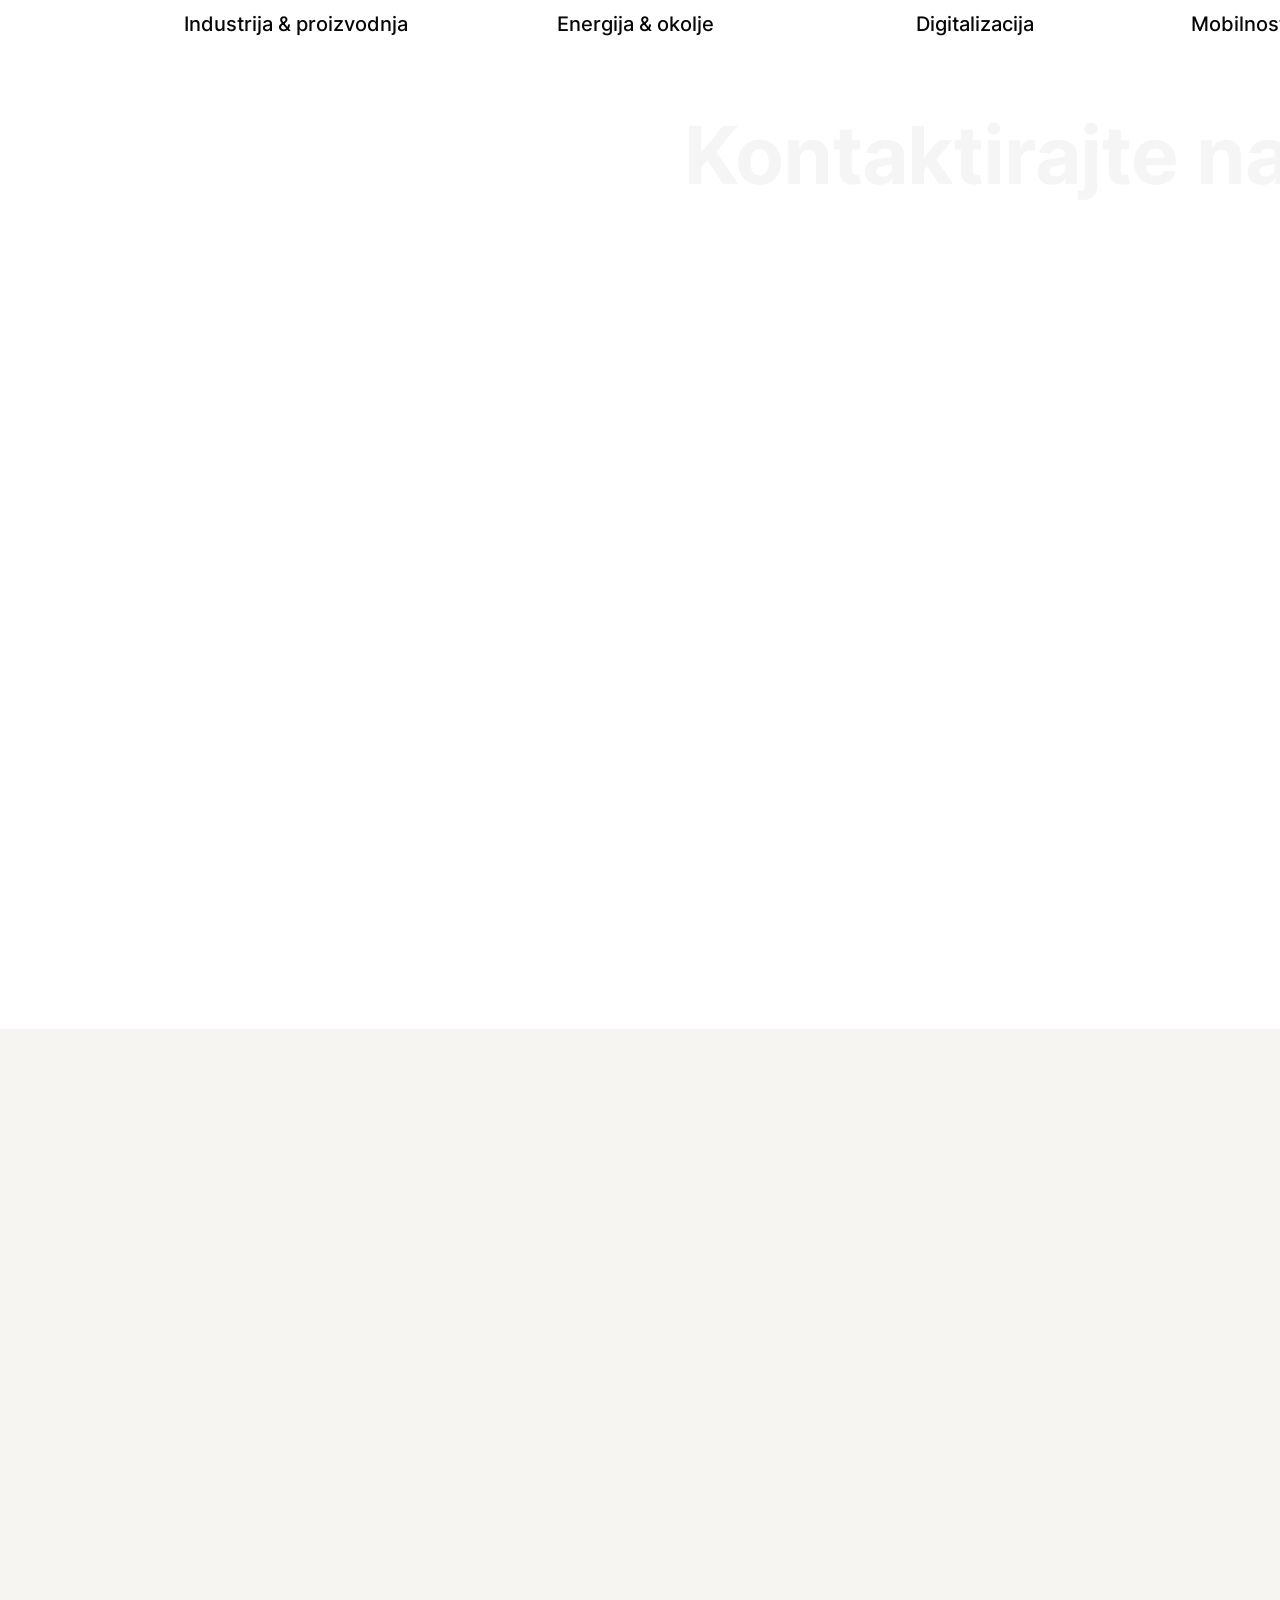
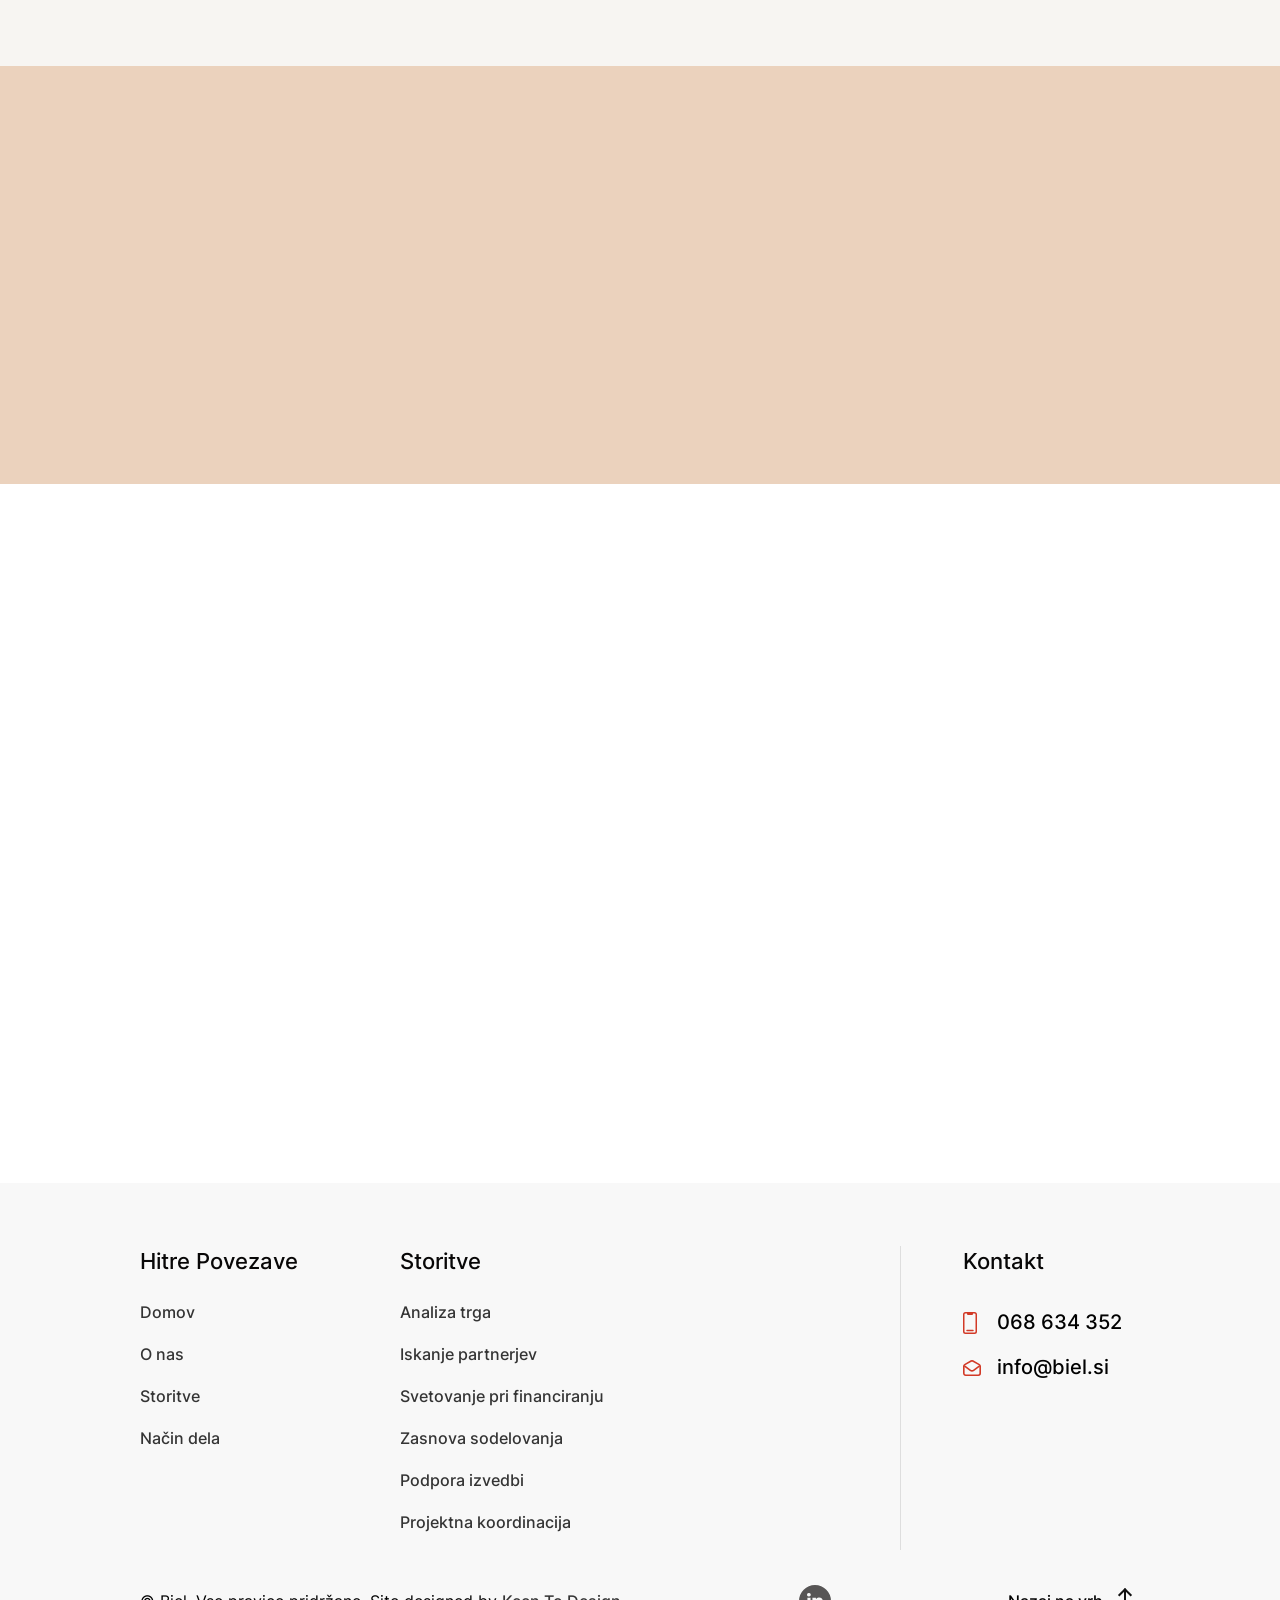
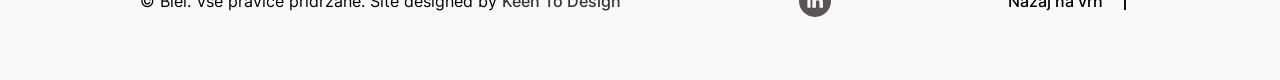
==== commit ed44d955: "btn size" ====
--- a/sl/index.html
+++ b/sl/index.html
@@ -15,7 +15,7 @@
 <body>
     <header class="site-header">
         <div class="main-header">
-            <div class="lang-switch"><a class="lang-btn" href="/">EN</a></div>
+            <div class="lang-switch"><a class="lang-btn" href="/">en</a></div>
 
             <div class="d-flex justify-space-between align-items-center  ">
                 <a class="site-logo" href="/">
--- a/css/skin.css
+++ b/css/skin.css
@@ -416,7 +416,7 @@
     letter-spacing: normal; /* removes spaced caps look */
     border: none;
     background: transparent;
-    color: #102e5f;         /* your new color */
+    color: #e44008;         /* your new color */
 }
 
 .lang-btn:hover{
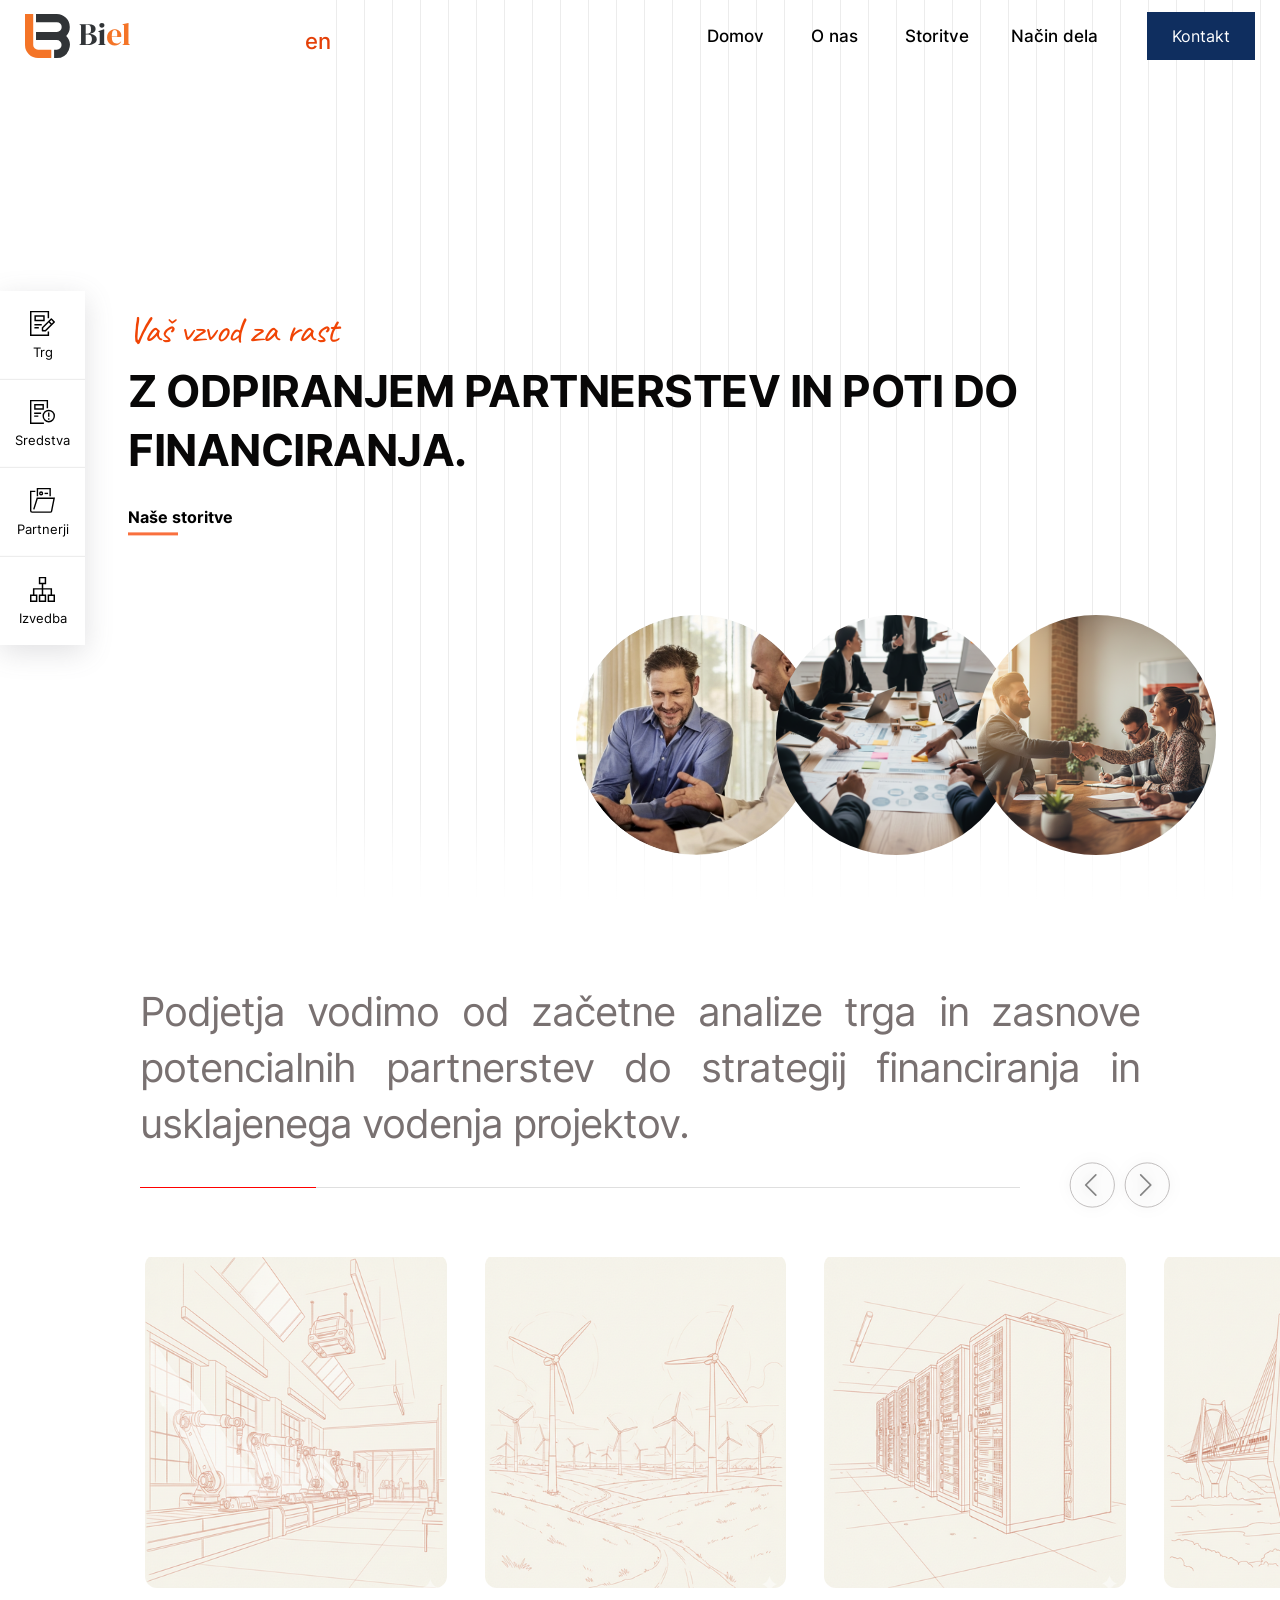
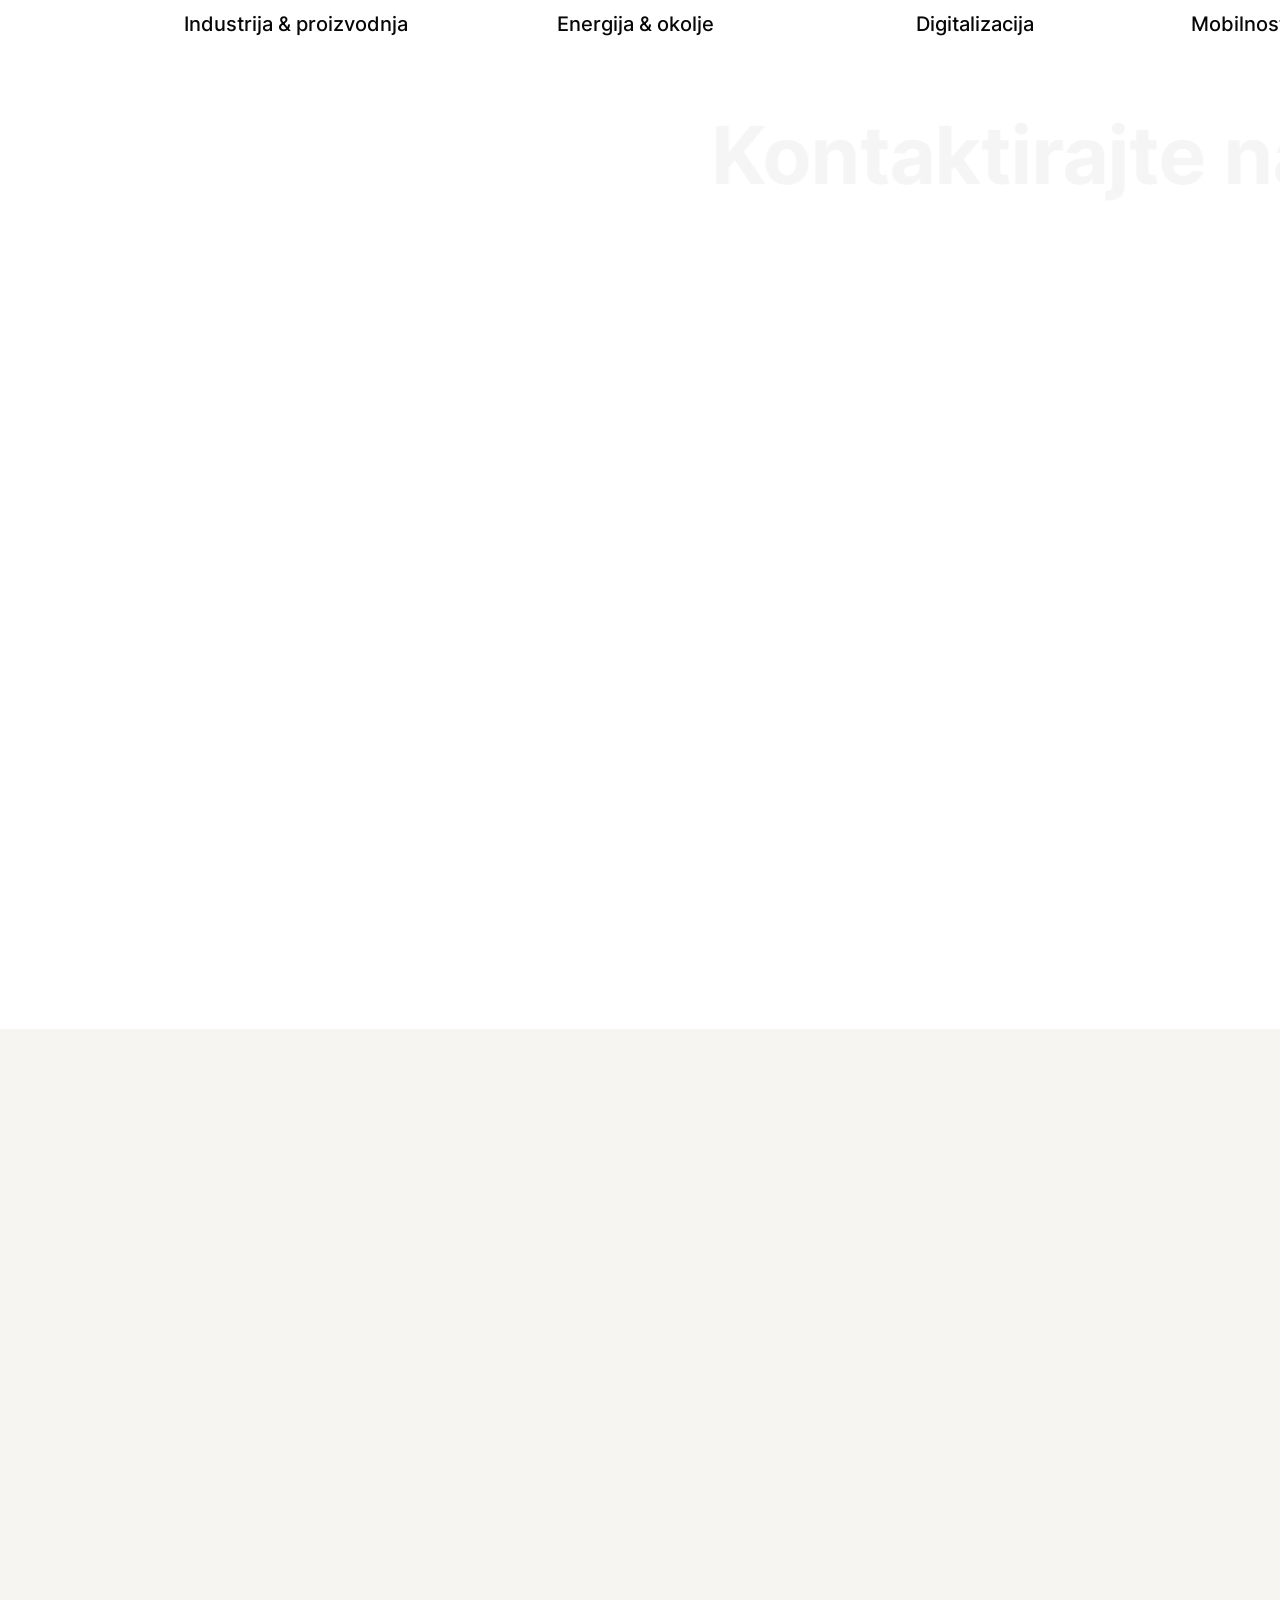
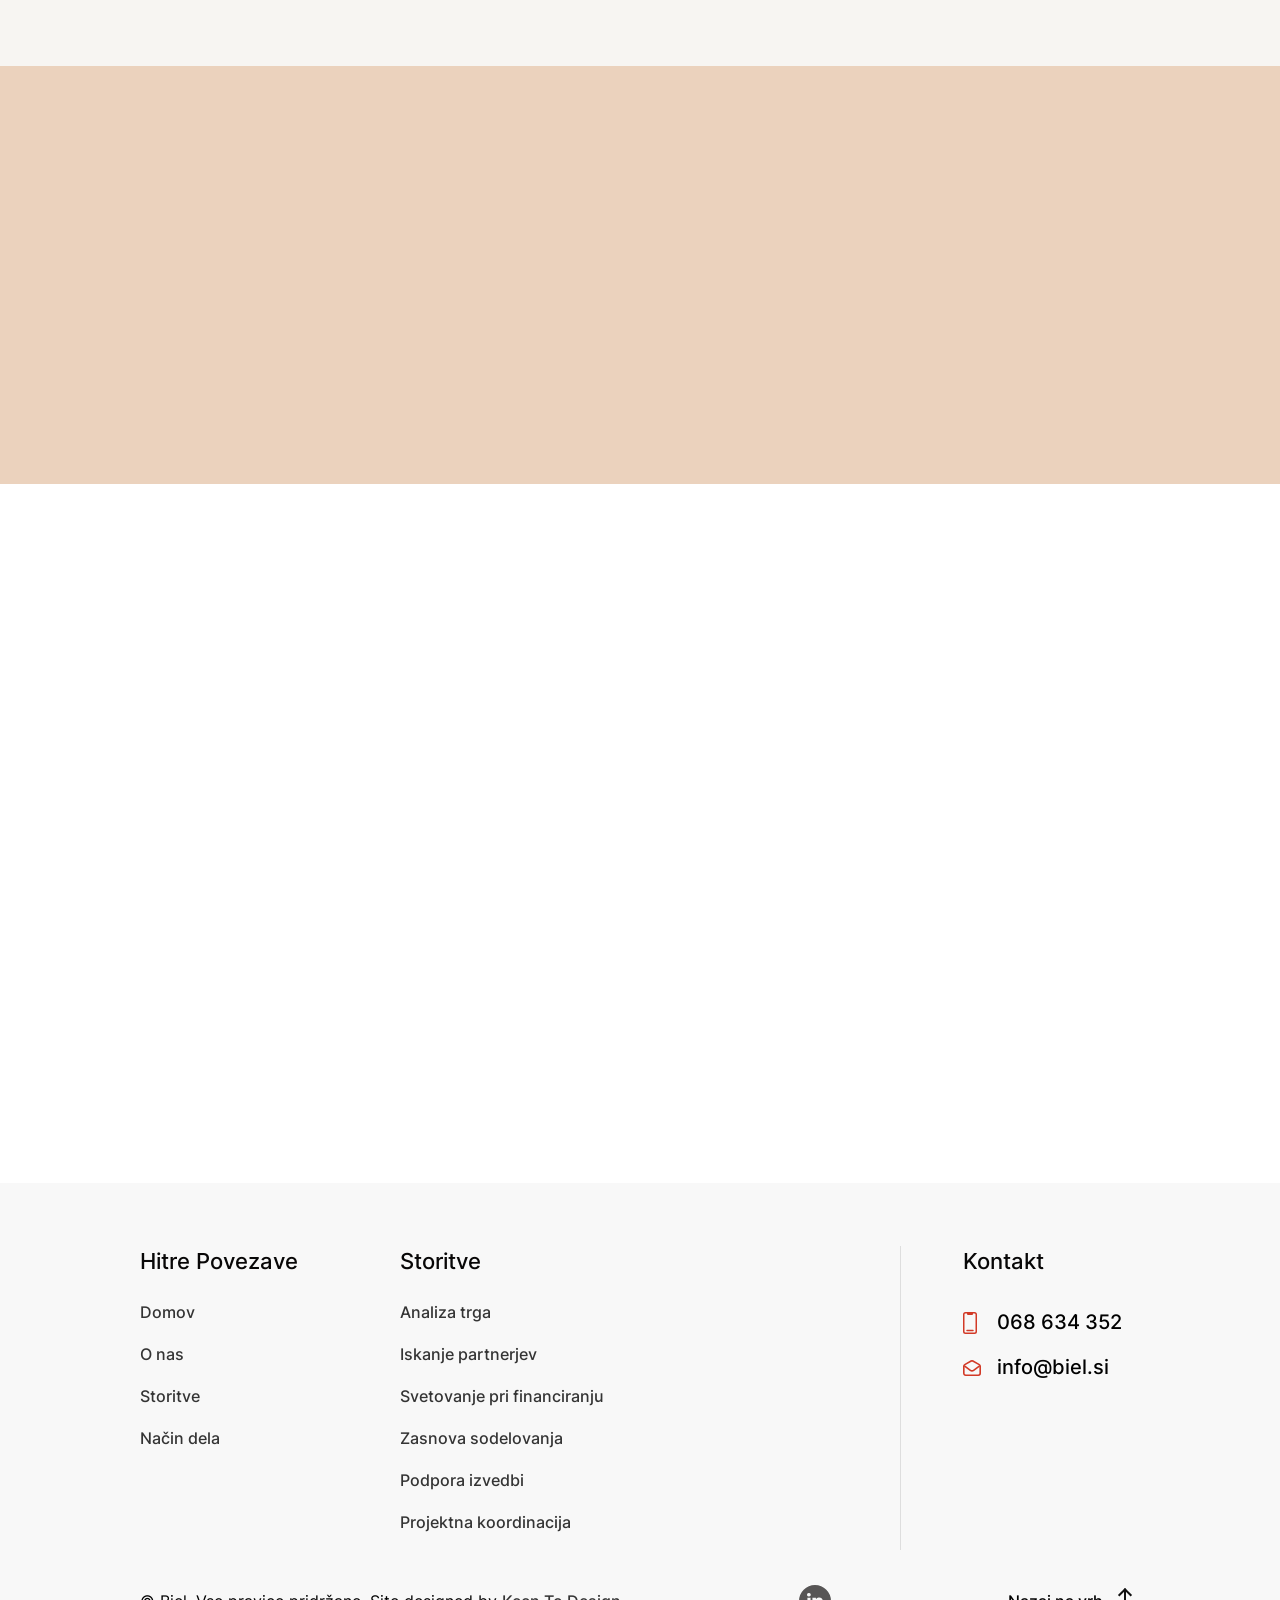
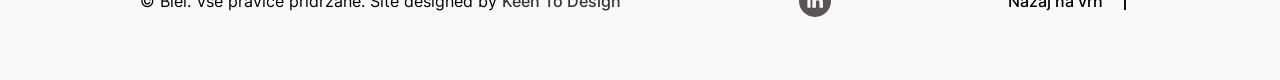
==== commit dfa777d8: "tekst" ====
--- a/sl/index.html
+++ b/sl/index.html
@@ -63,7 +63,7 @@
         <div class="hero-content">
             <p class="sub-heading anim-text">Vaš <u>vzvod</u> za rast</p>
 			<h2 class="anim-text">
-			  Z odiranjem partnerstev in <br>
+			  Z odpiranjem partnerstev in <br>
 			  poti do financiranja.
 			</h2>
 
--- a/css/skin.css
+++ b/css/skin.css
@@ -400,8 +400,8 @@
 /* Language toggle (center-top) */
 .lang-switch{
     position: absolute;
-    left: 65px;      /* distance from left edge */
-    top: 17px;       /* lower it slightly */
+    left: 62px;      /* distance from left edge */
+    top: 20px;       /* lower it slightly */
     width: 40%;      /* how far toward the middle it stretches */
     text-align: center;
     z-index: 10000;
@@ -410,7 +410,7 @@
 .lang-btn{
     display: inline-block;
     padding: 8px 14px;
-    font-size: 18px;
+    font-size: 22px;
     font-weight: 500;
     text-transform: none;   /* removes uppercase */
     letter-spacing: normal; /* removes spaced caps look */
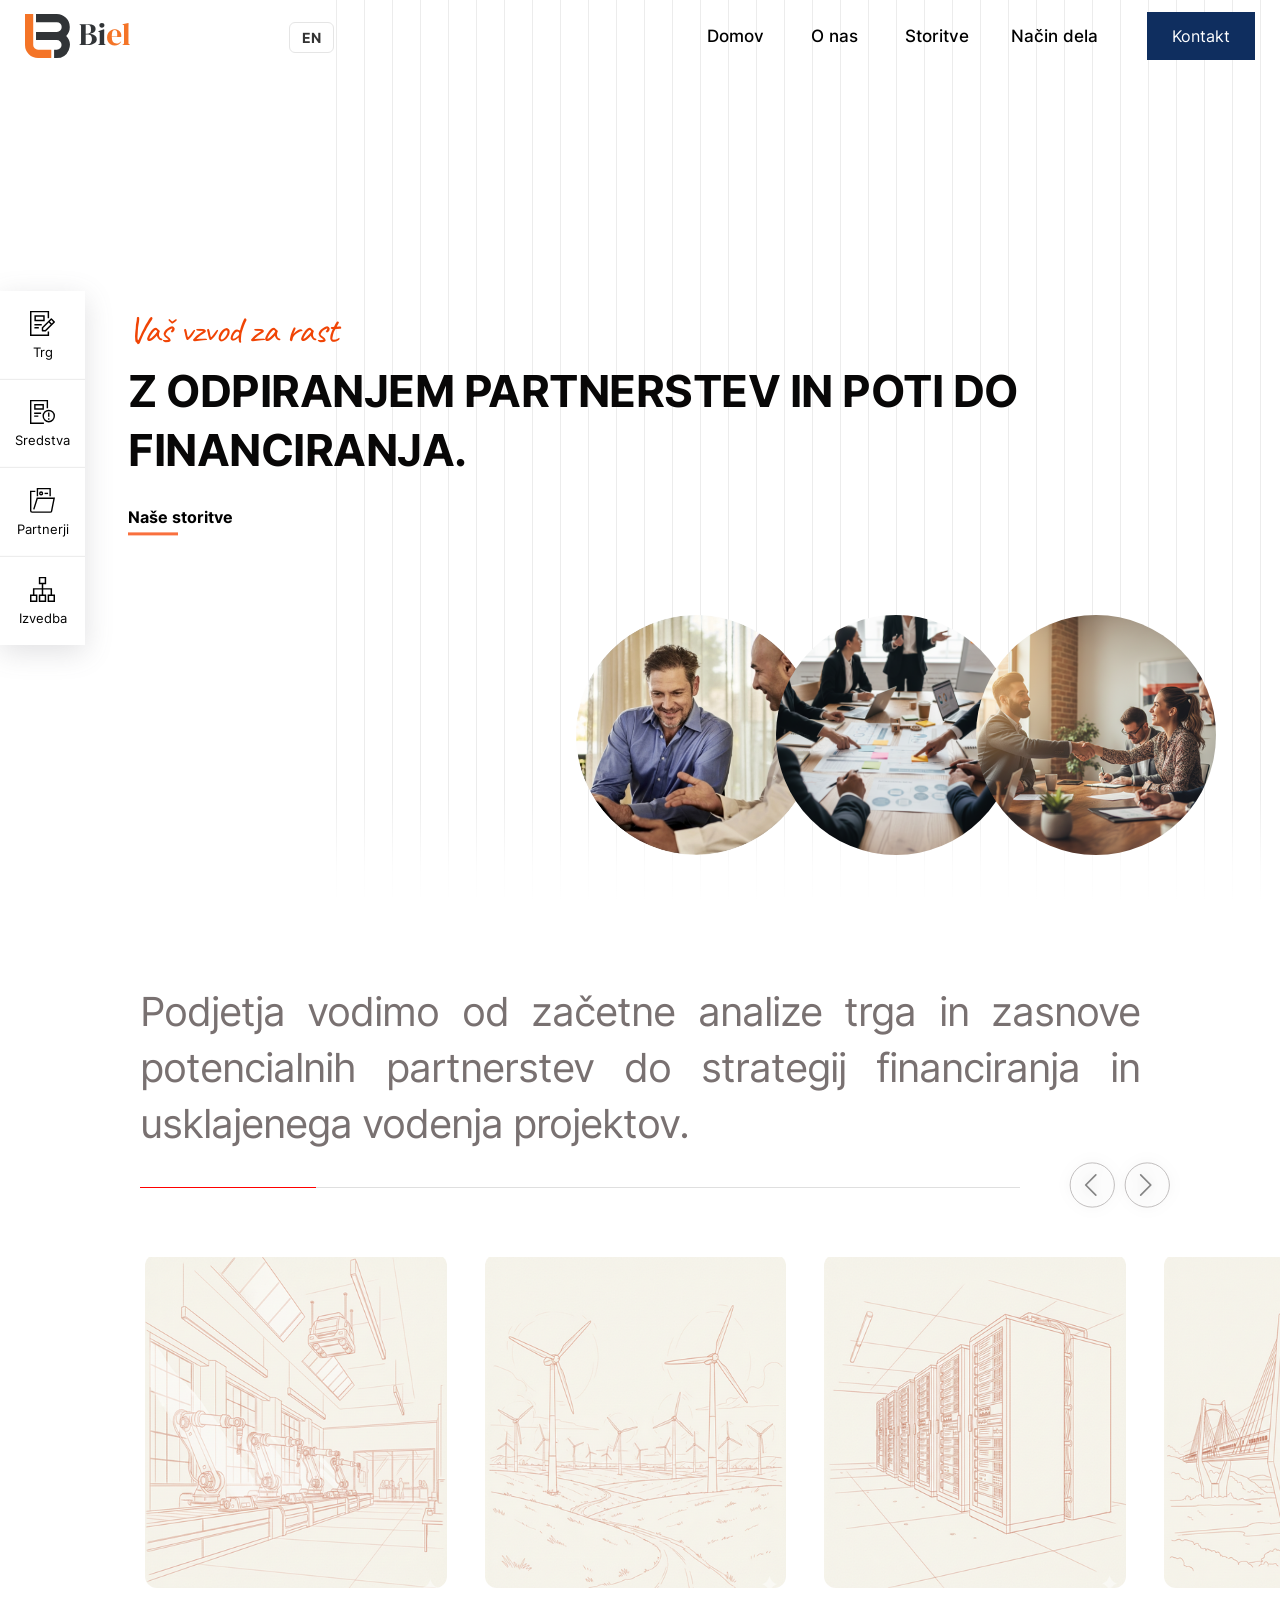
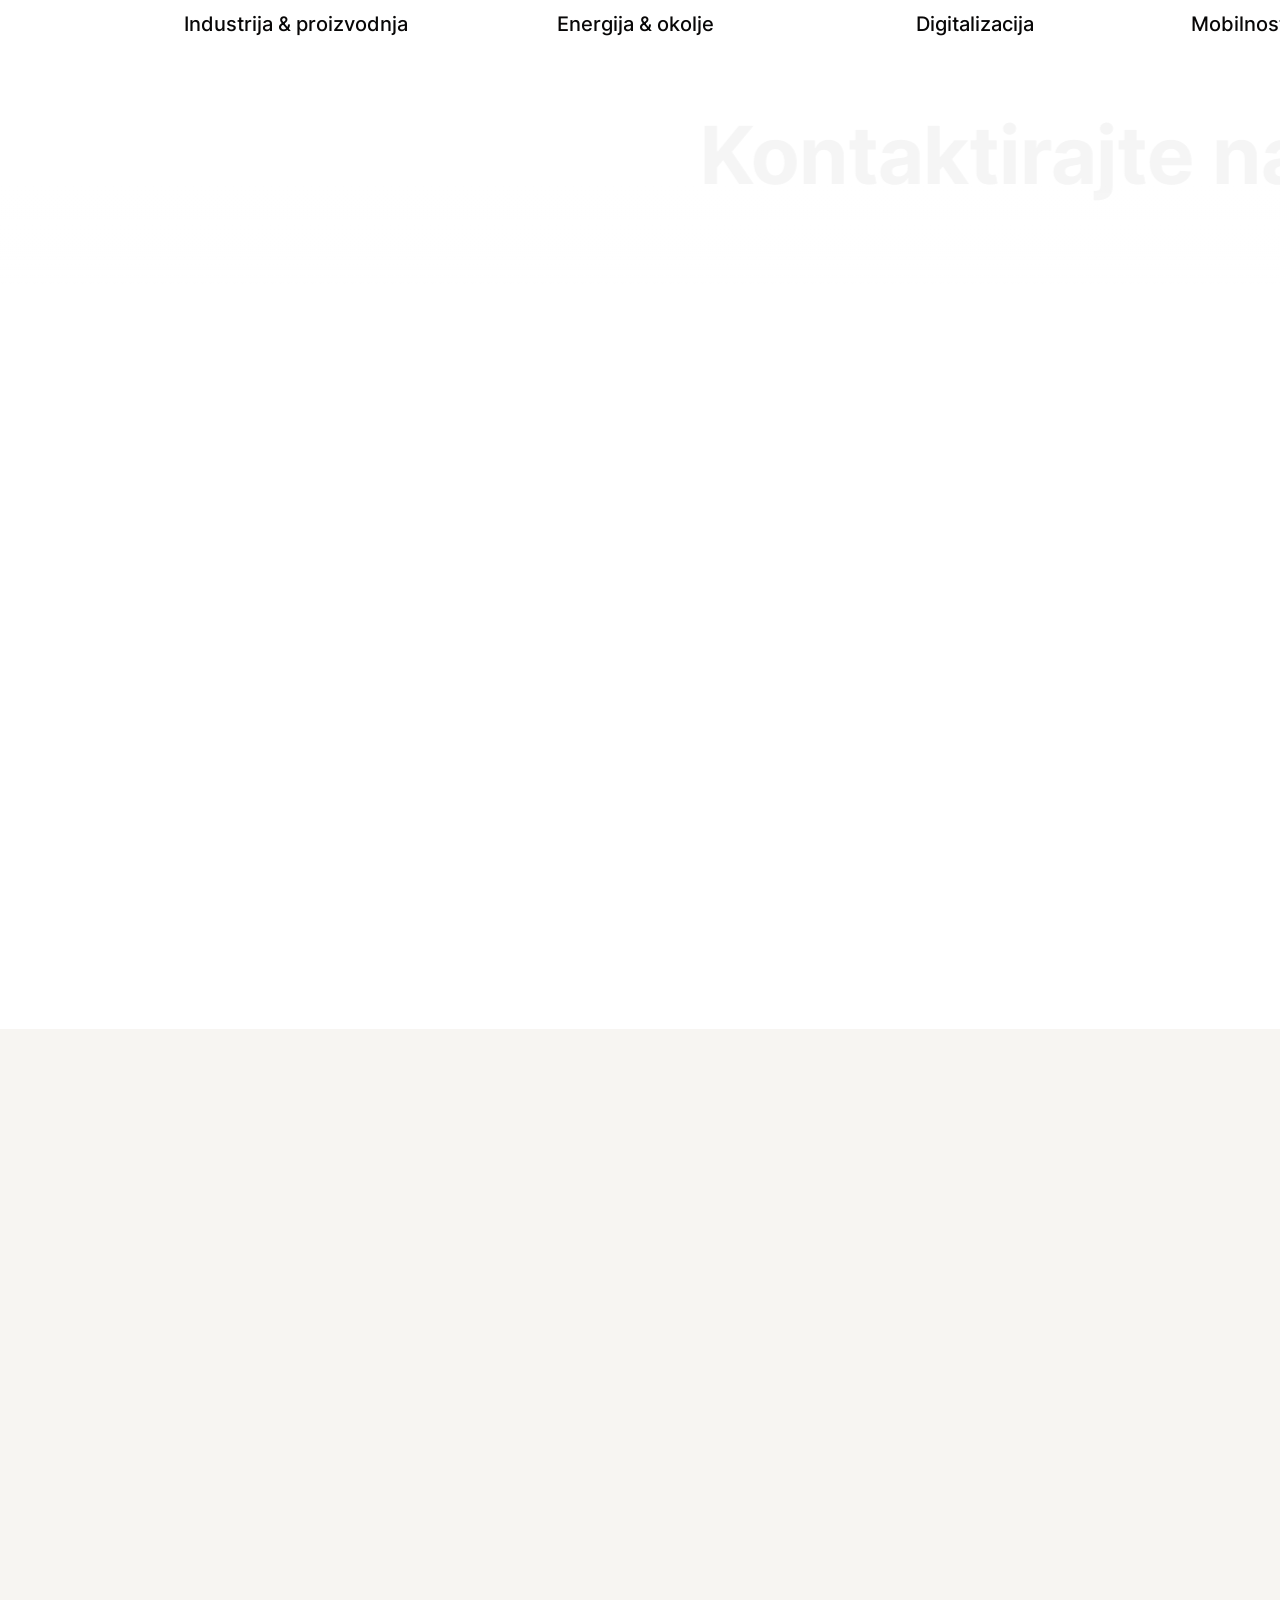
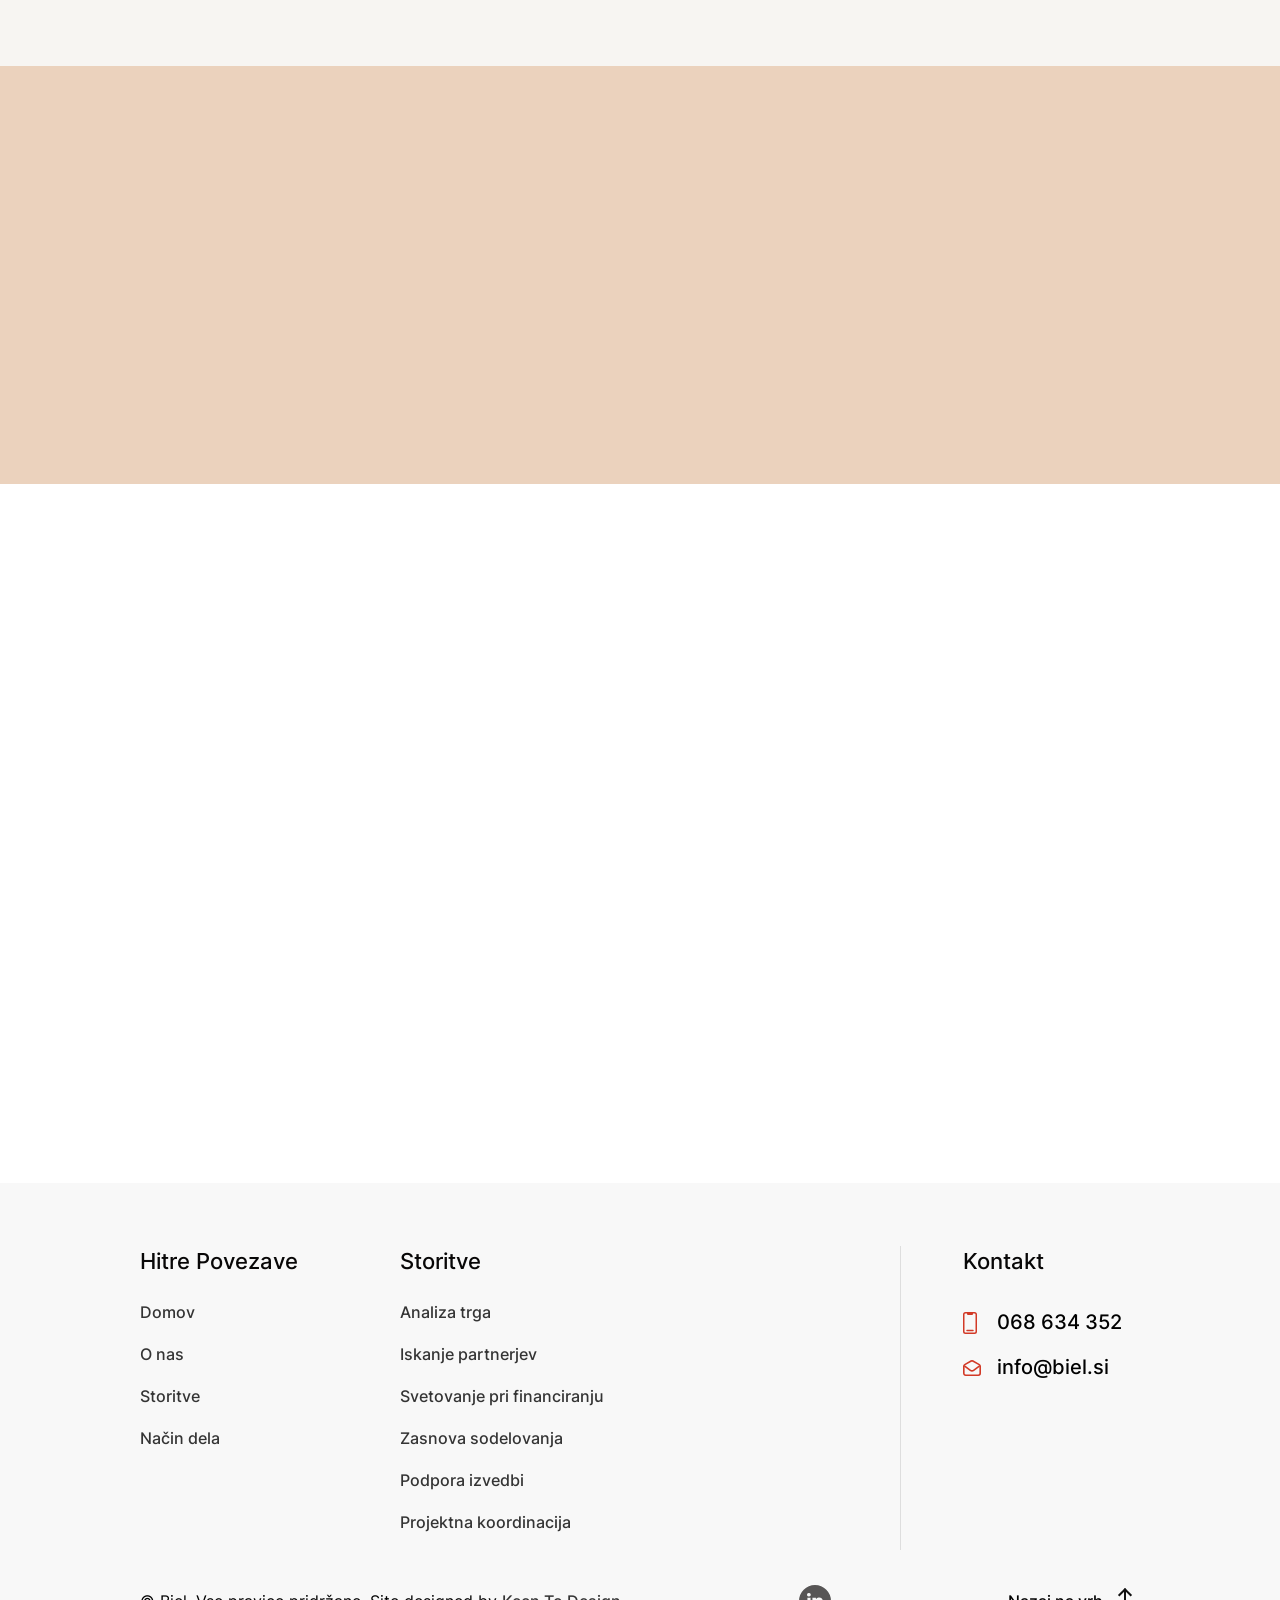
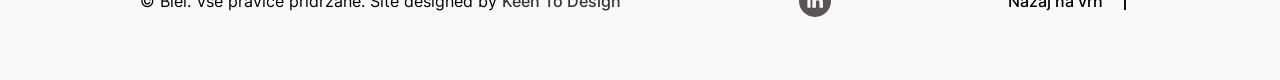
==== commit e367889d: "lng btn" ====
--- a/sl/index.html
+++ b/sl/index.html
@@ -15,7 +15,7 @@
 <body>
     <header class="site-header">
         <div class="main-header">
-            <div class="lang-switch"><a class="lang-btn" href="/">en</a></div>
+            <div class="lang-switch"><a class="lang-btn" href="/">EN</a></div>
 
             <div class="d-flex justify-space-between align-items-center  ">
                 <a class="site-logo" href="/">
--- a/css/skin.css
+++ b/css/skin.css
@@ -400,8 +400,8 @@
 /* Language toggle (center-top) */
 .lang-switch{
     position: absolute;
-    left: 62px;      /* distance from left edge */
-    top: 20px;       /* lower it slightly */
+    left: 55px;      /* distance from left edge */
+    top: 22px;       /* lower it slightly */
     width: 40%;      /* how far toward the middle it stretches */
     text-align: center;
     z-index: 10000;
@@ -409,18 +409,19 @@
 
 .lang-btn{
     display: inline-block;
-    padding: 8px 14px;
-    font-size: 22px;
-    font-weight: 500;
-    text-transform: none;   /* removes uppercase */
-    letter-spacing: normal; /* removes spaced caps look */
-    border: none;
-    background: transparent;
-    color: #e44008;         /* your new color */
+    padding: 6px 12px;
+    font-size: 14px;
+    font-weight: 600;
+    border: 1px solid #e5e5e5;
+    border-radius: 6px;
+    background: #fff;
+    color: #333;
+    transition: all 0.2s ease;
 }
 
 .lang-btn:hover{
-    text-decoration: underline;
+    background:#f5f5f5;
+    border-color:#d0d0d0;
 }
 
 /* FIX: keep header row on one line and align logo cleanly */
